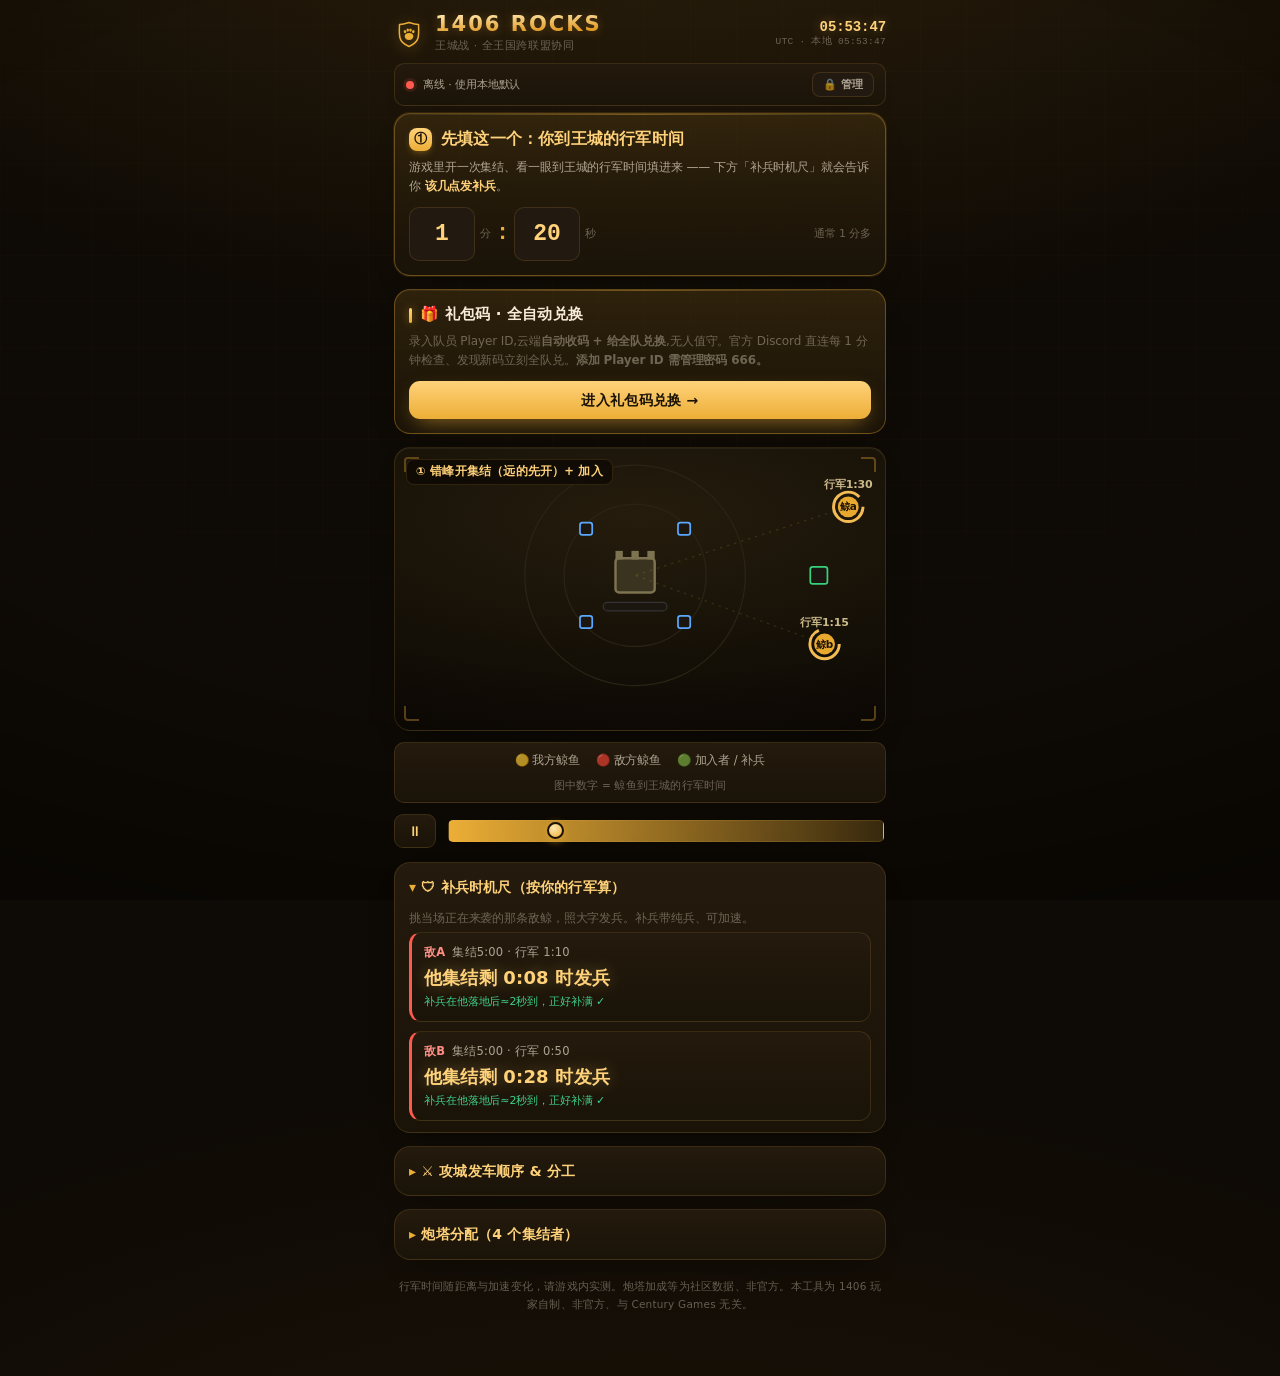
==== index.html @ 37e8df58 "v6: surface gift-code feature on homepage; gate Player ID/redeem/Discord behind 666" ====
<!DOCTYPE html>
<html lang="zh-CN">
<head>
<meta charset="utf-8">
<meta name="viewport" content="width=device-width, initial-scale=1, viewport-fit=cover">
<meta name="theme-color" content="#0E0A05">
<meta name="apple-mobile-web-app-capable" content="yes">
<title>1406rocks · 王城战协同</title>
<style>
  :root{
    --bg:#0E0A05;--surface:#1A1308;--surface-hi:#241A0D;--surface2:#221910;
    --line:rgba(236,178,74,.15);--gold-line:rgba(236,174,54,.34);
    --tx:#F6ECD6;--t2:rgba(246,236,214,.66);--t3:rgba(246,236,214,.36);
    --ac:#ECAE36;--ac2:#FFD27A;--acb:rgba(236,174,54,.14);--ac-on:#1A1206;
    --ok:#3FD089;--ok-bg:rgba(63,208,137,.14);--bad:#FF5A4D;--bad-bg:rgba(255,90,77,.13);
    --blue:#7FB4EA;--blue-bg:rgba(127,180,234,.14);
    --font:-apple-system,BlinkMacSystemFont,system-ui,"PingFang SC","Helvetica Neue",sans-serif;
    --mono:ui-monospace,"SF Mono","Menlo",monospace;
    --shadow:0 14px 30px -20px rgba(0,0,0,.9);
  }
  *{box-sizing:border-box;-webkit-tap-highlight-color:transparent}
  html,body{margin:0}
  body{
    background:
      radial-gradient(135% 62% at 50% -12%, rgba(96,68,22,.40), transparent 58%),
      radial-gradient(120% 55% at 50% 118%, rgba(64,42,16,.30), transparent 72%),
      var(--bg);
    color:var(--tx);font-family:var(--font);font-size:16px;line-height:1.45;letter-spacing:-.1px;
    -webkit-font-smoothing:antialiased;text-rendering:optimizeLegibility;
    padding:env(safe-area-inset-top) 0 env(safe-area-inset-bottom);min-height:100vh}
  /* command-grid + vignette atmosphere */
  body::before{content:"";position:fixed;inset:0;z-index:0;pointer-events:none;opacity:.6;
    background-image:
      repeating-linear-gradient(0deg, rgba(236,174,54,.035) 0 1px, transparent 1px 46px),
      repeating-linear-gradient(90deg, rgba(236,174,54,.03) 0 1px, transparent 1px 46px);
    -webkit-mask-image:radial-gradient(120% 90% at 50% 30%, #000 35%, transparent 85%);
    mask-image:radial-gradient(120% 90% at 50% 30%, #000 35%, transparent 85%)}
  body::after{content:"";position:fixed;inset:0;z-index:0;pointer-events:none;
    background:radial-gradient(125% 85% at 50% 38%, transparent 52%, rgba(0,0,0,.55))}
  .wrap{position:relative;z-index:1;max-width:520px;margin:0 auto;padding:14px 14px 52px}
  .tnum{font-variant-numeric:tabular-nums;font-feature-settings:"tnum" 1}

  /* ---- header ---- */
  .top{display:flex;align-items:center;gap:11px;margin-bottom:10px}
  .top .sig{color:var(--ac);display:inline-flex;filter:drop-shadow(0 2px 8px rgba(236,174,54,.4))}
  .top h1{font-size:21px;font-weight:900;margin:0;letter-spacing:2px;line-height:1;
    background:linear-gradient(178deg,#FFE9B0,#E29A24 78%);-webkit-background-clip:text;background-clip:text;
    -webkit-text-fill-color:transparent;filter:drop-shadow(0 1px 5px rgba(236,174,54,.28))}
  .top .sub{font-size:10.5px;color:var(--t3);letter-spacing:.6px;margin-top:3px}
  .clock{font:800 14px/1 var(--mono);color:var(--ac2);margin-left:auto;text-align:right;
    text-shadow:0 0 12px rgba(255,210,122,.35);font-variant-numeric:tabular-nums}
  .clock small{display:block;color:var(--t3);font-weight:500;font-size:9.5px;margin-top:3px;letter-spacing:.3px;text-shadow:none}

  /* ---- status / phase strips ---- */
  .statusbar{display:flex;align-items:center;gap:9px;font-size:11px;color:var(--t2);
    background:linear-gradient(180deg,var(--surface-hi),var(--surface));border:1px solid var(--line);
    border-radius:10px;padding:8px 11px;margin:0 0 7px;box-shadow:var(--shadow)}
  .dot{width:8px;height:8px;border-radius:50%;background:var(--t3);flex:0 0 auto}
  .dot.live{background:var(--ok);animation:pulse 2.2s infinite}
  .dot.off{background:var(--bad);box-shadow:0 0 0 3px var(--bad-bg)}
  @keyframes pulse{0%{box-shadow:0 0 0 0 rgba(63,208,137,.5)}70%{box-shadow:0 0 0 7px rgba(63,208,137,0)}100%{box-shadow:0 0 0 0 rgba(63,208,137,0)}}
  .statusbar .admin{margin-left:auto;display:flex;gap:6px;align-items:center}
  .lockbtn{border:1px solid var(--line);background:var(--surface2);color:var(--t2);border-radius:8px;
    padding:6px 10px;font:600 11px/1 var(--font);cursor:pointer;transition:.16s}
  .lockbtn:active{transform:translateY(1px)}
  .pubbtn{border:0;background:linear-gradient(180deg,var(--ac2),var(--ac));color:var(--ac-on);border-radius:8px;
    padding:7px 12px;font:800 11px/1 var(--font);cursor:pointer;letter-spacing:.3px;
    box-shadow:0 4px 14px -4px rgba(236,174,54,.6);transition:.16s}
  .pubbtn:active{transform:translateY(1px)} .pubbtn:disabled{opacity:.5;box-shadow:none}
  .castlephase{font-size:11px;color:var(--t2);background:linear-gradient(180deg,var(--surface-hi),var(--surface));
    border:1px solid var(--line);border-radius:10px;padding:7px 10px;margin:0 0 14px;text-align:center;letter-spacing:.2px}
  .castlephase b{color:var(--ac2);font-weight:700}

  /* ---- gift-code lock gate: hide write/PII controls until 666 is entered ---- */
  #auto:not(.unlocked) .needadmin{display:none}
  .lockgate{display:none}
  #auto:not(.unlocked) .lockgate{display:block}
  .backhome{display:inline-flex;align-items:center;gap:5px;background:none;border:none;color:var(--t2);
    font:600 13px/1 var(--font);cursor:pointer;padding:4px 0;margin-bottom:4px}

  /* ---- view tabs ---- */
  .viewtabs{display:grid;grid-template-columns:repeat(3,1fr);gap:6px;margin-bottom:14px}
  .viewtabs button{border:1px solid var(--line);background:linear-gradient(180deg,var(--surface-hi),var(--surface));
    color:var(--t2);border-radius:12px;padding:11px 2px;cursor:pointer;font:700 12.5px/1.1 var(--font);transition:.18s}
  .viewtabs button.on{border-color:var(--ac);background:linear-gradient(180deg,rgba(236,174,54,.22),rgba(236,174,54,.08));
    color:var(--ac2);box-shadow:0 6px 18px -10px rgba(236,174,54,.7),0 0 0 1px rgba(236,174,54,.25) inset}

  /* ---- cards ---- */
  .card{position:relative;background:linear-gradient(180deg,var(--surface-hi),var(--surface));
    border:1px solid var(--line);border-radius:16px;padding:14px;margin-bottom:13px;
    box-shadow:0 1px 0 rgba(255,240,210,.045) inset,var(--shadow)}
  .card::before{content:"";position:absolute;left:16px;right:16px;top:0;height:1px;
    background:linear-gradient(90deg,transparent,var(--gold-line),transparent)}
  .card h2{font-size:15px;font-weight:700;margin:0 0 5px;display:flex;align-items:center;gap:8px;letter-spacing:.2px}
  #home .card>h2::before{content:"";width:3px;height:15px;border-radius:2px;flex:0 0 auto;
    background:linear-gradient(180deg,var(--ac2),var(--ac));box-shadow:0 0 9px rgba(236,174,54,.55)}
  .card h2 .n{background:linear-gradient(180deg,var(--ac2),var(--ac));color:var(--ac-on);border-radius:7px;
    width:21px;height:21px;display:inline-flex;align-items:center;justify-content:center;font:800 12px/1 var(--mono);
    flex:0 0 auto;box-shadow:0 3px 10px -4px rgba(236,174,54,.7)}
  .hint{font-size:12px;color:var(--t3);line-height:1.55;margin:0 0 4px}
  .lab{font-size:11px;color:var(--t2);margin:13px 0 7px;font-weight:700;text-transform:uppercase;letter-spacing:.14em}
  .row{display:flex;gap:8px;align-items:center}

  /* ---- segmented ---- */
  .seg{display:flex;gap:4px;background:var(--surface2);padding:4px;border-radius:11px;border:1px solid var(--line)}
  .seg button{flex:1;border:0;background:transparent;color:var(--t2);font:700 12.5px/1 var(--font);padding:9px 4px;border-radius:8px;cursor:pointer;transition:.16s}
  .seg button.on{background:linear-gradient(180deg,var(--ac2),var(--ac));color:var(--ac-on);box-shadow:0 4px 12px -5px rgba(236,174,54,.7)}

  /* ---- inputs ---- */
  input,select,textarea{background:var(--surface2);border:1px solid var(--line);color:var(--tx);
    font:600 15px/1 var(--font);padding:10px 9px;border-radius:10px;-moz-appearance:textfield;width:100%;transition:.16s}
  input:focus,select:focus,textarea:focus{outline:none;border-color:var(--ac);box-shadow:0 0 0 3px var(--acb)}
  input::-webkit-outer-spin-button,input::-webkit-inner-spin-button{-webkit-appearance:none;margin:0}
  ::placeholder{color:rgba(246,236,214,.30)}
  textarea{font-weight:400;font-size:13px;line-height:1.55;min-height:62px;resize:vertical}
  .mmss{display:flex;align-items:center;gap:5px}
  .mmss input{width:56px;text-align:center;font-family:var(--mono);font-size:17px;font-weight:700;color:var(--ac2);padding:10px 4px}
  .mmss .c{color:var(--ac);font:800 17px/1 var(--mono)} .mmss .u{font-size:11px;color:var(--t3)}

  /* ---- buttons ---- */
  .btn{border:0;border-radius:11px;background:var(--surface2);border:1px solid var(--line);color:var(--ac2);
    font:700 14px/1 var(--font);padding:12px;cursor:pointer;transition:.16s}
  .btn:active{transform:translateY(1px)}
  .btn.amber{background:linear-gradient(180deg,var(--ac2),var(--ac));border:0;color:var(--ac-on);letter-spacing:.3px;
    box-shadow:0 8px 22px -8px rgba(236,174,54,.65)}
  .btn.full{width:100%}

  /* ---- battle map stage ---- */
  .stage{position:relative;background:
      radial-gradient(120% 80% at 50% 24%, rgba(40,30,14,.9), rgba(11,8,4,.96)),
      var(--bg);
    border:1px solid var(--line);border-radius:16px;overflow:hidden;margin-bottom:11px;
    box-shadow:0 1px 0 rgba(255,240,210,.05) inset,var(--shadow)}
  .stage svg{display:block;width:100%;height:auto;position:relative;z-index:1}
  .stage .cnr{position:absolute;width:15px;height:15px;border:2px solid var(--gold-line);z-index:2;pointer-events:none}
  .stage .cnr.tl{left:9px;top:9px;border-right:0;border-bottom:0;border-radius:4px 0 0 0}
  .stage .cnr.tr{right:9px;top:9px;border-left:0;border-bottom:0;border-radius:0 4px 0 0}
  .stage .cnr.bl{left:9px;bottom:9px;border-right:0;border-top:0;border-radius:0 0 0 4px}
  .stage .cnr.br{right:9px;bottom:9px;border-left:0;border-top:0;border-radius:0 0 4px 0}
  .phaselab{position:absolute;left:11px;top:11px;z-index:3;font:800 11.5px/1 var(--font);color:var(--ac2);letter-spacing:.2px;
    background:rgba(12,8,4,.72);border:1px solid var(--line);border-radius:8px;padding:6px 9px;
    -webkit-backdrop-filter:blur(3px);backdrop-filter:blur(3px)}
  .leg{position:absolute;right:11px;top:11px;z-index:3;font:700 9.5px/1.5 var(--font);color:var(--t2);text-align:right;
    background:rgba(12,8,4,.66);border:1px solid var(--line);border-radius:8px;padding:6px 8px}
  .ctrl{display:flex;align-items:center;gap:10px;margin-bottom:14px}
  .ctrl button{background:linear-gradient(180deg,var(--surface-hi),var(--surface));border:1px solid var(--line);
    color:var(--ac2);border-radius:9px;padding:8px 13px;font-size:14px;cursor:pointer;transition:.16s}
  .ctrl button:active{transform:translateY(1px)}
  .ctrl input[type=range]{flex:1;-webkit-appearance:none;appearance:none;height:5px;border-radius:5px;
    background:linear-gradient(90deg,var(--ac),rgba(236,174,54,.2));outline:none}
  .ctrl input[type=range]::-webkit-slider-thumb{-webkit-appearance:none;width:17px;height:17px;border-radius:50%;
    background:radial-gradient(circle at 35% 30%,#FFE9B0,var(--ac));border:2px solid #1a1206;cursor:pointer;
    box-shadow:0 2px 8px rgba(236,174,54,.6)}
  .ctrl input[type=range]::-moz-range-thumb{width:15px;height:15px;border-radius:50%;background:var(--ac);border:2px solid #1a1206;cursor:pointer}
  /* hero input */
  .card.hero{border:1px solid var(--gold-line);background:linear-gradient(180deg,rgba(236,174,54,.11),var(--surface));
    box-shadow:0 0 0 1px rgba(236,174,54,.12),0 1px 0 rgba(255,240,210,.06) inset,var(--shadow)}
  .hero .herohead{font:800 16px/1.3 var(--font);color:var(--ac2);letter-spacing:.2px;display:flex;align-items:center;gap:9px}
  .hero .herohead .step{background:linear-gradient(180deg,var(--ac2),var(--ac));color:var(--ac-on);border-radius:8px;width:23px;height:23px;
    display:inline-flex;align-items:center;justify-content:center;font:800 13px/1 var(--mono);flex:0 0 auto;box-shadow:0 3px 10px -4px rgba(236,174,54,.7)}
  .hero .herosub{font-size:12px;color:var(--t2);margin:7px 0 12px;line-height:1.55}
  .hero .herosub b{color:var(--ac2)}
  .hero .mmss input{width:66px;font-size:23px;padding:13px 4px}
  .hero .mmss .c{font-size:22px}
  /* map legend (moved out of the map) */
  .maplegend{display:flex;flex-wrap:wrap;align-items:center;gap:6px 16px;justify-content:center;font-size:11.5px;color:var(--t2);
    margin:0 0 11px;padding:9px 12px;background:linear-gradient(180deg,var(--surface-hi),var(--surface));border:1px solid var(--line);border-radius:10px}
  .maplegend .ml-note{flex-basis:100%;text-align:center;color:var(--t3);font-size:10.5px;margin-top:3px;letter-spacing:.2px}

  /* ---- refill panel (enemy = crimson accent) ---- */
  .erow{position:relative;background:linear-gradient(180deg,var(--surface-hi),var(--surface));border:1px solid var(--line);
    border-left:3px solid var(--bad);border-radius:12px;padding:11px 12px;margin-bottom:9px}
  .erow .et{display:flex;align-items:center;gap:7px;font-size:11.5px;color:var(--t2);margin-bottom:6px;letter-spacing:.2px}
  .erow .et b{color:#ff8e84;font-weight:800}
  .erow .cue{font:800 18px/1.25 var(--font);color:var(--ac2);letter-spacing:.2px;text-shadow:0 0 16px rgba(255,210,122,.32)}
  .erow .note{font-size:11px;color:var(--ok);margin-top:5px}

  /* ---- guide ---- */
  .guide{font-size:13px;line-height:1.6}
  .guide .g{position:relative;border-radius:11px;padding:10px 11px 10px 13px;margin-bottom:8px;border:1px solid var(--line);overflow:hidden}
  .guide .g::before{content:"";position:absolute;left:0;top:0;bottom:0;width:3px}
  .guide .g.atk{background:linear-gradient(100deg,var(--acb),transparent 80%)} .guide .g.atk::before{background:var(--ac)}
  .guide .g.def{background:linear-gradient(100deg,var(--bad-bg),transparent 80%)} .guide .g.def::before{background:var(--bad)}
  .guide .g.rem{background:var(--surface2)} .guide .g.rem::before{background:var(--t3)}
  .guide .g b{color:var(--tx)} .guide .g .h{font-weight:800;margin-bottom:3px;letter-spacing:.3px}
  .guide .g.atk .h{color:var(--ac2)} .guide .g.def .h{color:#ff9a92} .guide .g.rem .h{color:var(--t2)}

  /* ---- attack order ---- */
  .order{font-size:13px;color:var(--t2);line-height:1.85}
  .order b{color:var(--ac2);font-weight:700}

  /* ---- structs / turret ---- */
  .struct{display:flex;align-items:center;gap:10px;padding:9px 0;border-bottom:1px solid var(--line)}
  .struct:last-child{border:0}
  .struct .ico{width:30px;height:30px;border-radius:9px;display:flex;align-items:center;justify-content:center;flex:0 0 auto;
    background:var(--surface2);border:1px solid var(--line)}
  .struct .nm{width:56px;font:700 12.5px/1.1 var(--font);color:var(--t2);flex:0 0 auto}
  .struct .ph{flex:1;font-size:13.5px;color:var(--tx)}
  .struct input{flex:1}

  /* ---- admin whale/foe ---- */
  .whale,.foe{position:relative;background:var(--surface2);border:1px solid var(--line);border-radius:12px;padding:11px;margin-bottom:9px}
  .whale{border-left:3px solid var(--ac)} .foe{border-left:3px solid var(--bad)}
  .whale .r1,.foe .r1{display:flex;gap:6px;align-items:center}
  .whale .r1 .nm,.foe .r1 .nm{flex:1;font-size:14px;padding:9px}
  .whale .r1 .del,.foe .r1 .del{flex:0 0 auto;width:32px;height:36px;background:transparent;color:var(--bad);border:0;font-size:19px;cursor:pointer;border-radius:8px;transition:.15s}
  .whale .r1 .del:active,.foe .r1 .del:active{background:var(--bad-bg)}
  .jlab{font-size:11px;color:var(--t3);margin:9px 0 6px;text-transform:uppercase;letter-spacing:.1em}
  .chips{display:flex;flex-wrap:wrap;gap:6px;margin-bottom:7px}
  .chip{background:var(--ok-bg);border:1px solid rgba(63,208,137,.5);color:#a6ecc7;border-radius:20px;padding:4px 6px 4px 11px;font-size:12px;font-weight:600;display:flex;align-items:center;gap:5px}
  .chip b{color:var(--bad);cursor:pointer;font-size:14px;padding:0 2px;font-weight:800}
  .addj{display:flex;gap:7px} .addj input{flex:1;font-size:13px;padding:9px}
  .addj button{background:linear-gradient(180deg,var(--ok),#27b070);color:#06250f;border:0;border-radius:9px;padding:0 14px;font:800 12px/1 var(--font);cursor:pointer;white-space:nowrap;box-shadow:0 4px 12px -5px rgba(63,208,137,.6)}
  .addj button:active{transform:translateY(1px)}
  .orreq{margin-top:8px} .orreq .t{font-size:11px;color:var(--t3);margin-bottom:5px}
  .add{background:var(--surface2);border:1px dashed var(--gold-line);color:var(--ac2);border-radius:10px;padding:10px;width:100%;font:700 12.5px/1 var(--font);cursor:pointer;margin-top:3px;transition:.15s}
  .add:active{transform:translateY(1px);background:var(--acb)}
  .preview{font-size:12px;color:var(--blue);margin-top:9px;background:linear-gradient(100deg,var(--blue-bg),transparent 85%);
    border:1px solid rgba(127,180,234,.28);border-radius:10px;padding:9px 11px;line-height:1.55}
  .ver{font-size:11px;color:var(--ok);text-align:center;margin-top:9px;letter-spacing:.2px}

  /* ---- details ---- */
  details{background:linear-gradient(180deg,var(--surface-hi),var(--surface));border:1px solid var(--line);border-radius:16px;padding:2px 14px;margin-bottom:13px;box-shadow:var(--shadow)}
  details summary{cursor:pointer;font-size:14px;font-weight:700;padding:12px 0;list-style:none;color:var(--ac2);letter-spacing:.2px}
  details summary::-webkit-details-marker{display:none}
  details summary:before{content:"▸ ";color:var(--ac)} details[open] summary:before{content:"▾ "}

  .foot{font-size:10.5px;color:var(--t3);text-align:center;margin-top:18px;line-height:1.7;letter-spacing:.2px}
  .hide{display:none!important}

  /* ---- toast ---- */
  .toast{position:fixed;left:50%;bottom:28px;transform:translateX(-50%) translateY(8px);
    background:linear-gradient(180deg,var(--ac2),var(--ac));color:var(--ac-on);font:800 13px/1 var(--font);letter-spacing:.3px;
    padding:13px 20px;border-radius:100px;z-index:50;box-shadow:0 10px 30px -8px rgba(0,0,0,.6),0 0 0 1px rgba(255,233,176,.4) inset;
    opacity:0;transition:opacity .26s,transform .26s;pointer-events:none}
  .toast.show{opacity:1;transform:translateX(-50%) translateY(0)}

  /* ---- gift codes ---- */
  .gcrow{background:linear-gradient(180deg,var(--surface-hi),var(--surface));border:1px solid var(--line);
    border-left:3px solid var(--ac);border-radius:12px;padding:12px;margin-bottom:10px}
  .gcrow.done{opacity:.55;border-left-color:var(--ok)}
  .gccode{font:800 20px/1 var(--mono);color:var(--ac2);letter-spacing:1.5px;word-break:break-all;text-shadow:0 0 14px rgba(255,210,122,.3)}
  .gcmeta{font-size:11.5px;color:var(--t2);margin-top:5px}
  .gcrow .gcbtn{margin-top:11px}
  .gcchk{display:flex;align-items:center;gap:7px;font-size:12px;color:var(--t2);margin-top:9px;cursor:pointer}
  .gcchk input{width:auto}

  /* ---- entrance reveal ---- */
  @keyframes rise{from{opacity:0;transform:translateY(10px)}to{opacity:1;transform:none}}
  .top,.statusbar,.castlephase,.viewtabs,#home>*,#admin>*,#gift>*{animation:rise .5s cubic-bezier(.2,.7,.2,1) both}
  .statusbar{animation-delay:.04s}.castlephase{animation-delay:.08s}.viewtabs{animation-delay:.1s}
  #home>*:nth-child(1),#admin>*:nth-child(1),#gift>*:nth-child(1){animation-delay:.12s}
  #home>*:nth-child(2),#admin>*:nth-child(2),#gift>*:nth-child(2){animation-delay:.17s}
  #home>*:nth-child(3),#admin>*:nth-child(3),#gift>*:nth-child(3){animation-delay:.22s}
  #home>*:nth-child(4),#admin>*:nth-child(4),#gift>*:nth-child(4){animation-delay:.27s}
  #home>*:nth-child(n+5),#admin>*:nth-child(n+5),#gift>*:nth-child(n+5){animation-delay:.32s}
  @media (prefers-reduced-motion:reduce){*{animation:none!important;transition:none!important}}
</style>
</head>
<body>
<div class="wrap">
  <div class="top">
    <span class="sig" aria-hidden="true"><svg viewBox="0 0 120 120" width="30" height="30" fill="none">
      <path d="M60 14 C60 14 84 22 98 22 C98 22 100 60 96 76 C91 95 74 104 60 110 C46 104 29 95 24 76 C20 60 22 22 22 22 C36 22 60 14 60 14 Z" stroke="currentColor" stroke-width="6" stroke-linejoin="round"/>
      <path d="M60 84 C50 84 43 78 43 69 C43 60 50 56 60 56 C70 56 77 60 77 69 C77 78 70 84 60 84 Z" fill="currentColor"/>
      <ellipse cx="44" cy="50" rx="5" ry="6.5" fill="currentColor"/><ellipse cx="55" cy="44" rx="5" ry="6.5" fill="currentColor"/>
      <ellipse cx="66" cy="44" rx="5" ry="6.5" fill="currentColor"/><ellipse cx="77" cy="50" rx="5" ry="6.5" fill="currentColor"/></svg></span>
    <div><h1>1406 ROCKS</h1><div class="sub">王城战 · 全王国跨联盟协同</div></div>
    <div class="clock"><span id="utc">--:--:--</span><small>UTC · 本地 <span id="loc">--:--:--</span></small></div>
  </div>

  <div class="statusbar">
    <span class="dot" id="netdot"></span><span id="netlab">连接云端中…</span>
    <span class="admin">
      <button class="pubbtn hide" id="pubBtn">发布到全王国</button>
      <button class="lockbtn hide" id="logoutBtn">退出</button>
      <button class="lockbtn" id="lockBtn">🔒 管理</button>
    </span>
  </div>
  <div class="viewtabs hide" id="viewtabs">
    <button data-v="admin" class="on">🔧 配置</button>
    <button data-v="home">👁 预览</button>
    <button data-v="auto">🎁 自动兑换</button>
  </div>

  <!-- ===================== 玩家主页 ===================== -->
  <section id="home">
    <div class="card hero">
      <div class="herohead"><span class="step">①</span>先填这一个：你到王城的行军时间</div>
      <div class="herosub">游戏里开一次集结、看一眼到王城的行军时间填进来 —— 下方「补兵时机尺」就会告诉你 <b>该几点发补兵</b>。</div>
      <div class="mmss"><input id="me_mm" type="number" min="0" value="1"><span class="u">分</span><span class="c">:</span><input id="me_ss" type="number" min="0" max="59" value="20"><span class="u">秒</span><span style="margin-left:auto;font-size:11px;color:var(--t3)">通常 1 分多</span></div>
    </div>

    <div class="card" style="border-color:var(--gold-line);background:linear-gradient(180deg,var(--acb),var(--surface))">
      <h2 style="margin-top:0">🎁 礼包码 · 全自动兑换</h2>
      <p class="hint" style="margin:6px 0 12px">录入队员 Player ID,云端<b>自动收码 + 给全队兑换</b>,无人值守。官方 Discord 直连每 1 分钟检查、发现新码立刻全队兑。<b>添加 Player ID 需管理密码 666。</b></p>
      <button class="btn amber full" id="goAuto">进入礼包码兑换 →</button>
    </div>

    <div class="stage">
      <span class="cnr tl"></span><span class="cnr tr"></span><span class="cnr bl"></span><span class="cnr br"></span>
      <svg viewBox="0 0 400 230" id="svg"></svg>
      <div class="phaselab" id="phaselab"></div>
    </div>
    <div class="maplegend"><span>🟡 我方鲸鱼</span><span>🔴 敌方鲸鱼</span><span>🟢 加入者 / 补兵</span><span class="ml-note">图中数字 = 鲸鱼到王城的行军时间</span></div>
    <div class="ctrl"><button id="pp">⏸</button><input id="scrub" type="range" min="0" max="1000" value="0"></div>

    <details open>
      <summary>🛡 补兵时机尺（按你的行军算）</summary>
      <p class="hint">挑当场正在来袭的那条敌鲸，照大字发兵。补兵带纯兵、可加速。</p>
      <div id="refillPanel"></div>
    </details>

    <details>
      <summary>⚔️ 攻城发车顺序 & 分工</summary>
      <p class="hint">普通玩家不用自己开车——找到你被分配/符合要求的车，看到它开集结就立刻加入。</p>
      <div class="order" id="orderBox"></div>
    </details>

    <details class="hide" id="tacticsCard">
      <summary>📌 本次战术安排</summary>
      <div id="tacticsView" style="font-size:13.5px;line-height:1.65;white-space:pre-wrap;word-break:break-word;color:var(--tx)"></div>
    </details>

    <details>
      <summary>炮塔分配（4 个集结者）</summary>
      <div id="turretFold" style="padding-bottom:8px"></div>
      <p class="hint">炮塔车加入是自由的，玩家自己加。</p>
    </details>

  </section>

  <!-- ===================== 云端自动兑换（仅管理） ===================== -->
  <section id="auto" class="hide">
    <button class="backhome" id="autoBack">← 返回主页</button>
    <div class="card hero">
      <div class="herohead"><span class="step">🎁</span>云端全自动兑换</div>
      <div class="herosub">录入队员 Player ID 即可。云端（Cloudflare）<b>自动收码 + 给全队兑换</b>，队员零操作。<b>官方 Discord 直连每 1 分钟读一次</b>、第三方源每 5 分钟兜底，发现新码立刻全队兑换（连点都不用）。官方客服已确认此类自动兑换不打击。</div>
    </div>
    <div class="card lockgate" style="border-color:var(--gold-line)">
      <h2 style="margin-top:0">🔒 需要管理密码</h2>
      <p class="hint" style="margin:6px 0 12px">添加 / 编辑 <b>Player ID</b>、连接官方 Discord、立即兑换等操作仅限管理。输入密码 <b>666</b> 解锁。</p>
      <button class="btn amber full" id="autoUnlock">🔓 输入 666 解锁</button>
    </div>
    <div class="card">
      <h2>🎟 当前可用礼包码（自动收集）</h2>
      <div id="autoCodes" class="hint">加载中…</div>
    </div>
    <div class="card needadmin">
      <h2>🤖 官方 Discord 直连（秒级·全自动）</h2>
      <p class="hint">把 <b>1406rocks-codebot</b> 的 Bot Token 粘进来，云端就每分钟直读你关注的官方发码频道、发现新码立刻全队兑换。<b>这是不依赖任何第三方、信得过的官方直连。</b>Token 只存在你自己的云端、仅管理可见。</p>
      <div id="discordStatus" class="hint" style="margin:8px 0">检查连接中…</div>
      <div style="display:flex;gap:8px">
        <input id="dToken" type="password" placeholder="粘贴 Bot Token（机器人页「重置令牌」后复制）" autocomplete="off" spellcheck="false"
          style="flex:1;min-width:0;padding:11px 12px;border:1px solid var(--gold-line);border-radius:10px;background:var(--surface);color:var(--t1);font-size:13px">
        <button class="btn amber" id="dTokenBtn" style="white-space:nowrap;width:auto;padding:0 16px">连接</button>
      </div>
      <div id="dTokenMsg" class="hint" style="margin-top:8px"></div>
    </div>
    <div class="card needadmin">
      <h2>👥 队员名单</h2>
      <p class="hint">名字（备注）+ Player ID（游戏内点左上角头像可看到）。存在云端、仅管理可见。<b>改动自动保存，无需手动。</b></p>
      <div id="rosterList"></div>
      <button class="add" id="addMember">＋ 加队员</button>
      <div id="rosterSave" class="hint" style="margin-top:9px">改动会自动保存到云端</div>
    </div>
    <div class="card needadmin">
      <h2>📥 直接喂官方码（秒级抢）</h2>
      <p class="hint" style="margin:0 0 9px">在官方 Discord 看到新码？把<b>码</b>（或整段消息）粘进来，云端<b>立刻</b>给全队抢兑——不等 5 分钟巡检。这是你信得过的官方直连通道。</p>
      <div style="display:flex;gap:8px">
        <input id="ingestCode" type="text" placeholder="粘贴官方码 或 整段消息" autocomplete="off" spellcheck="false"
          style="flex:1;min-width:0;padding:11px 12px;border:1px solid var(--gold-line);border-radius:10px;background:var(--surface);color:var(--t1);font-size:14px">
        <button class="btn amber" id="ingestBtn" style="white-space:nowrap;width:auto;padding:0 16px">⚡ 立即抢</button>
      </div>
      <div id="ingestMsg" class="hint" style="margin-top:8px"></div>
    </div>
    <div class="card needadmin">
      <p class="hint" style="margin:0 0 9px">加完 Player ID 点这里立即领取（否则约每 5 分钟云端自动检查、有新码自动兑换）。</p>
      <button class="btn amber full" id="runRedeem">▶ 立即云端兑换全队</button>
      <div id="redeemLog" style="margin-top:10px"></div>
    </div>
  </section>

  <!-- ===================== 管理配置页 ===================== -->
  <section id="admin" class="hide">
    <div class="card">
      <h2><span class="n">1</span>我方相对王城方位</h2>
      <p class="hint">选我方在王城哪一侧。也决定动画里我方/敌方在哪边。</p>
      <div class="seg" id="sideSeg"><button data-v="left">左侧</button><button data-v="right" class="on">右侧</button></div>
    </div>

    <div class="card">
      <h2><span class="n">2</span>战术安排 & 加入要求（可选）</h2>
      <p class="hint">一段话写清安排：集合时间、哪个联盟开王城车/炮塔车、语音频道等。留空则主页不显示。</p>
      <textarea id="tacticsEdit" placeholder="例：12:00 UTC 集合。王城车=钢铁联盟，炮塔车=烈焰联盟。语音对表。"></textarea>
    </div>

    <div class="card">
      <h2><span class="n">3</span>王城攻城车（大鲸）</h2>
      <p class="hint">填每条攻城车的鲸鱼名 + 到王城行军（鲸鱼游戏内开一次集结看一眼报给你）。</p>
      <div id="whaleList"></div>
      <button class="add" id="addWhale">＋ 加鲸鱼</button>
      <div class="preview" id="staggerPreview"></div>
    </div>

    <div class="card">
      <h2><span class="n">4</span>炮塔分配（4 个集结者）</h2>
      <p class="hint">填谁负责"开"这 4 个炮塔车。加入炮塔车自由，不用点名。</p>
      <div id="turretEdit"></div>
    </div>

    <div class="card">
      <h2><span class="n">5</span>敌方鲸鱼（守城补兵基准）</h2>
      <p class="hint">填对面主攻鲸鱼名 + 到王城行军。玩家据此各自算补兵发兵时刻。敌方集结固定 5:00。</p>
      <div id="enemyList"></div>
      <button class="add" id="addEnemy">＋ 加敌鲸</button>
    </div>

    <button class="btn amber full" id="pubBtn2">发布到全王国</button>
    <div class="ver" id="verLine"></div>
  </section>

  <p class="foot">行军时间随距离与加速变化，请游戏内实测。炮塔加成等为社区数据、非官方。本工具为 1406 玩家自制、非官方、与 Century Games 无关。</p>
</div>
<div class="toast" id="toast"></div>

<script>
(function(){
"use strict";
var WBASE="https://1406rocks-plan.kingshot1406.workers.dev", API=WBASE+"/plan";
var GATHER=300, DELTA=2;
var $=function(i){return document.getElementById(i);}, NS="http://www.w3.org/2000/svg";
var C={ac:"#E9A82E",ac2:"#FFC558",ok:"#36D17A",bad:"#FF5247",blue:"#5BA8FF",t3:"rgba(250,240,220,.34)",on:"#1A1206"};

var st={ side:"right", tactics:"", castleWhales:[], turretLeaders:["","","",""], enemyWhales:[], giftCodes:[] };
var admin=false, adminName="", baseUpdatedAt=null, uid=1, view="home", roster=[];
var LS_KEY="rocks1406_admin", LS_FID="rocks1406_fid", LS_REDEEMED="rocks1406_redeemed", LS_ROSTER="rocks1406_roster";
var GIFT_URL="https://ks-giftcode.centurygame.com/";

function newWhale(n,mm,ss,joiners,req){return {id:uid++,name:n||"",mm:mm||0,ss:ss==null?0:ss,joiners:(joiners||[]).slice(),requirement:req||""};}
function newEnemy(n,mm,ss){return {id:uid++,name:n||"",mm:mm||0,ss:ss==null?0:ss};}
function march(o){return (o.mm||0)*60+(o.ss||0);}
function pad(n){return (n<10?"0":"")+n;}
function fmt(s){s=Math.round(s);var g=s<0?"-":"";s=Math.abs(s);var m=Math.floor(s/60);s%=60;return g+(m>0?m+"分":"")+(s<10&&m>0?"0":"")+s+"秒";}
function mmss(s){s=Math.max(0,Math.round(s));return Math.floor(s/60)+":"+pad(s%60);}
function clk(ms){var d=new Date(ms);return pad(d.getUTCHours())+":"+pad(d.getUTCMinutes())+":"+pad(d.getUTCSeconds());}
function esc(s){return (s||"").replace(/&/g,"&amp;").replace(/"/g,"&quot;").replace(/</g,"&lt;");}
function toast(t){var el=$("toast");el.textContent=t;el.classList.add("show");setTimeout(function(){el.classList.remove("show");},2200);}

/* ---------- compute: attack stagger ---------- */
function computeStagger(){
  var rows=st.castleWhales.map(function(w){return {whale:w,march:march(w)};}).sort(function(a,b){return b.march-a.march;});
  var base=rows.length?rows[0].march:0;
  return rows.map(function(r,i){
    var warn=r.march<=0?"行军未填":(r.march>600?"行军可能填错(>10分)":"");
    return {whale:r.whale,march:r.march,delay:base-r.march,openOrder:i,warn:warn};
  });
}

/* ---------- compute: refill cue per enemy ---------- */
function refillCue(enemy,myMarchSec){
  var Em=march(enemy), R=myMarchSec;
  if(R<=0) return {ready:false,text:"先填你的行军时间"};
  var gatherRemain=R-Em-DELTA;
  if(gatherRemain>0) return {ready:true,mode:"gather",text:"他集结剩 "+mmss(gatherRemain)+" 时发兵"};
  var incoming=R-DELTA;
  if(incoming<=0) return {ready:true,mode:"now",text:"他发车后立刻发（你很快）"};
  return {ready:true,mode:"incoming",text:"他发车后、来袭落地倒计时 "+mmss(incoming)+" 时发兵"};
}

/* ---------- cloud ---------- */
function serialize(){return {v:6,side:st.side,tactics:st.tactics,
  castleWhales:st.castleWhales.map(function(w){return {name:w.name,mm:w.mm,ss:w.ss,joiners:w.joiners,requirement:w.requirement};}),
  turretLeaders:st.turretLeaders.slice(0,4),
  enemyWhales:st.enemyWhales.map(function(e){return {name:e.name,mm:e.mm,ss:e.ss};}),
  giftCodes:st.giftCodes.map(function(g){return {code:(g.code||"").trim(),label:g.label||"",expires:g.expires||""};}).filter(function(g){return g.code;})};}
function applyPlan(p){ if(!p||p.v!==6) return false;
  st.side=p.side==="left"?"left":"right"; st.tactics=p.tactics||"";
  st.castleWhales=(p.castleWhales||[]).map(function(w){return newWhale(w.name,w.mm,w.ss,w.joiners||[],w.requirement||"");});
  st.turretLeaders=[0,1,2,3].map(function(i){return (p.turretLeaders&&p.turretLeaders[i])||"";});
  st.enemyWhales=(p.enemyWhales||[]).map(function(e){return newEnemy(e.name,e.mm,e.ss);});
  st.giftCodes=(p.giftCodes||[]).map(function(g){return {code:(g.code||"").trim(),label:g.label||"",expires:g.expires||""};});
  return true; }
function seedDefaults(){ if(!st.castleWhales.length) st.castleWhales=[newWhale("鲸a",1,30,[],"TG5 步兵营"),newWhale("鲸b",1,15,[],"")];
  if(!st.enemyWhales.length) st.enemyWhales=[newEnemy("敌A",1,10),newEnemy("敌B",0,50)];
  if(!st.giftCodes.length) st.giftCodes=[{code:"PICNIC2026",label:"",expires:""},{code:"AJISAI26JP",label:"",expires:""}]; }
function setNet(s,t){$("netdot").className="dot"+(s?(" "+s):"");$("netlab").textContent=t;}
function showVer(by,at){$("verLine").textContent=at?("当前版本："+(by||"—")+" 于 "+clk(Date.parse(at))+" UTC 发布"):"尚未发布过";}
function loadPlan(){ setNet("","连接云端中…");
  fetch(API,{cache:"no-store"}).then(function(r){return r.json();}).then(function(o){
    if(o&&o.plan&&applyPlan(o.plan)){ baseUpdatedAt=o.updatedAt;
      setNet("live","已连接 · "+(o.updatedBy||"—")+" 于 "+(o.updatedAt?clk(Date.parse(o.updatedAt))+" UTC":"—")+" 发布"); showVer(o.updatedBy,o.updatedAt); }
    else { setNet("live","已连接 · 暂无发布，使用默认"); seedDefaults(); showVer(null,null); }
    rebuild();
  }).catch(function(){ setNet("off","离线 · 使用本地默认"); seedDefaults(); showVer(null,null); rebuild(); }); }
function publishPlan(){ if(!admin) return; var b=$("pubBtn"),b2=$("pubBtn2"); b.disabled=true;b2.disabled=true;
  fetch(API,{method:"POST",headers:{"Content-Type":"application/json"},
    body:JSON.stringify({password:"666",name:adminName,plan:serialize(),baseUpdatedAt:baseUpdatedAt})})
   .then(function(r){return r.json().then(function(j){return {s:r.status,j:j};});})
   .then(function(res){ b.disabled=false;b2.disabled=false;
     if(res.s===200&&res.j.ok){ baseUpdatedAt=res.j.updatedAt; setNet("live","已连接 · "+(res.j.updatedBy||"—")+" 于 "+clk(Date.parse(res.j.updatedAt))+" UTC 发布"); showVer(res.j.updatedBy,res.j.updatedAt); toast("已发布 ✓ 全王国刷新即看到"); }
     else if(res.s===409){ var who=(res.j.current&&res.j.current.updatedBy)||"有人"; if(confirm(who+" 刚发布了新版。覆盖？（取消=放弃，建议刷新）")){ baseUpdatedAt=res.j.current?res.j.current.updatedAt:baseUpdatedAt; publishPlan(); } else toast("已取消，请刷新查看最新"); }
     else toast(res.j.error==="wrong password"?"密码错误":"发布失败"); })
   .catch(function(){ b.disabled=false;b2.disabled=false; toast("网络错误，发布失败"); }); }

/* ---------- auth ---------- */
function loadAuth(){ try{ var s=JSON.parse(localStorage.getItem(LS_KEY)||"null"); if(s&&s.ok){admin=true;adminName=s.name||"";} }catch(e){} }
function doLogin(){ var pw=prompt("管理密码："); if(pw==null) return; if(pw!=="666"){ toast("密码错误"); return; }
  var nm=(prompt("你的名字（用于署名）：")||"").trim().slice(0,24); admin=true; adminName=nm;
  try{ localStorage.setItem(LS_KEY,JSON.stringify({ok:true,name:nm})); }catch(e){}
  view="admin"; applyAdminUI(); toast("已进入管理 · "+(nm||"匿名")); }
function doLogout(){ admin=false; adminName=""; try{localStorage.removeItem(LS_KEY);}catch(e){} view="home"; applyAdminUI(); toast("已退出管理"); }
function unlockAuto(){ var pw=prompt("输入管理密码 666 解锁（添加 Player ID / 连接 Discord / 立即兑换）："); if(pw==null) return; if(pw!=="666"){ toast("密码错误"); return; }
  if(!adminName){ var nm=(prompt("你的名字（用于署名，可留空）：")||"").trim().slice(0,24); adminName=nm; }
  admin=true; try{ localStorage.setItem(LS_KEY,JSON.stringify({ok:true,name:adminName})); }catch(e){}
  view="auto"; applyAdminUI(); toast("已解锁 ✓"); }
function showView(v){ if(v==="admin"&&!admin) v="home"; view=v; // #auto is reachable from home without login; its write/PII controls stay gated by 666
  $("home").classList.toggle("hide",v!=="home");
  $("admin").classList.toggle("hide",v!=="admin");
  $("auto").classList.toggle("hide",v!=="auto");
  $("auto").classList.toggle("unlocked",admin);
  $("viewtabs").querySelectorAll("button").forEach(function(b){b.classList.toggle("on",b.getAttribute("data-v")===v);});
  window.scrollTo(0,0);
  if(v==="auto"){ loadAutoCodes(); loadDiscordStatus(); if(admin){ if(!rosterLoaded) loadRoster(); loadLast(); } }
}
function applyAdminUI(){
  $("pubBtn").classList.toggle("hide",!admin);
  $("logoutBtn").classList.toggle("hide",!admin);
  $("lockBtn").classList.toggle("hide",admin);
  $("viewtabs").classList.toggle("hide",!admin);
  if(!admin && view==="admin") view="home";
  showView(view);
  rebuild();
}

/* ---------- render: home ---------- */
function myMarchSec(){ return (+$("me_mm").value||0)*60+(+$("me_ss").value||0); }
function renderRefillPanel(){ var box=$("refillPanel"); box.innerHTML="";
  if(!st.enemyWhales.length){ box.innerHTML='<p class="hint">管理员尚未发布敌方鲸鱼；战时可口头报点。</p>'; return; }
  var my=myMarchSec();
  st.enemyWhales.forEach(function(e){ var c=refillCue(e,my); var el=document.createElement("div"); el.className="erow";
    el.innerHTML='<div class="et"><b>'+(esc(e.name)||"敌鲸")+'</b> 集结5:00 · 行军 '+mmss(march(e))+'</div>'+
      '<div class="cue">'+(c.ready?esc(c.text):'<span style="color:var(--t3)">'+esc(c.text)+'</span>')+'</div>'+
      (c.ready?'<div class="note">补兵在他落地后≈'+DELTA+'秒到，正好补满 ✓</div>':'');
    box.appendChild(el); }); }
function renderOrder(){
  var rows=computeStagger(), ob=$("orderBox");
  if(!rows.length){ ob.innerHTML='<span class="hint">管理员尚未发布攻城车。</span>'; return; }
  var baseName=esc((rows[0].whale.name)||"最远车");
  ob.innerHTML=rows.map(function(r,i){
    var w=r.whale;
    var jn=(w.joiners&&w.joiners.length)?(' · 加入者：'+w.joiners.map(esc).join("、")):'';
    var req=(w.requirement&&w.requirement.trim())?(' · <span style="color:var(--ac2)">要求：'+esc(w.requirement)+'</span>'):'';
    var warn=r.warn?(' <span style="color:var(--bad)">⚠'+r.warn+'</span>'):'';
    return (i+1)+'. <b>'+(esc(w.name)||("车"+(i+1)))+'</b> 行军'+mmss(r.march)+' · '+(r.delay===0?'最先开集结':(baseName+' 集结后 '+mmss(r.delay)+' 开'))+jn+req+warn;
  }).join("<br>");
}
function renderTactics(){ var c=$("tacticsCard"); if(st.tactics&&st.tactics.trim()){ c.classList.remove("hide"); $("tacticsView").textContent=st.tactics; } else c.classList.add("hide"); }
function structIcon(i){ return i===0
  ? '<svg width="16" height="16" viewBox="0 0 24 24" fill="none" stroke="'+C.ac+'" stroke-width="2"><path d="M3 21V8l4-3 5 3 5-3 4 3v13z"/><path d="M9 21v-5h6v5"/></svg>'
  : '<svg width="16" height="16" viewBox="0 0 24 24" fill="none" stroke="'+C.blue+'" stroke-width="2"><path d="M8 21V5l4-2 4 2v16M6 21h12M9 9h6M9 13h6"/></svg>'; }
function renderTurretFold(){ var box=$("turretFold"); box.innerHTML="";
  st.turretLeaders.forEach(function(h,i){ var el=document.createElement("div"); el.className="struct";
    el.innerHTML='<div class="ico">'+structIcon(i+1)+'</div><div class="nm">炮塔 '+(i+1)+'</div><div class="ph">'+(h?esc(h):'<span style="color:var(--t3)">未分配</span>')+'</div>';
    box.appendChild(el); }); }
function renderHome(){ renderRefillPanel(); renderOrder(); renderTactics(); renderTurretFold(); }

/* ---------- cloud auto-redeem (admin) ---------- */
var rosterSaveT=null, rosterLoaded=false, rosterDirty=false;
function renderRoster(){ var box=$("rosterList"); if(!box) return; box.innerHTML="";
  if(!roster.length){ box.innerHTML='<p class="hint">还没有队员，点下方「＋ 加队员」。</p>'; }
  roster.forEach(function(m,idx){ var el=document.createElement("div"); el.className="whale";
    el.innerHTML='<div class="r1"><input class="nm" placeholder="名字/备注" value="'+esc(m.name||"")+'" data-k="name">'+
      '<input class="nm" inputmode="numeric" placeholder="Player ID" value="'+esc(m.fid||"")+'" data-k="fid" style="flex:0 0 132px;font-family:var(--mono)">'+
      '<button class="del">×</button></div>';
    el.addEventListener("input",function(e){var k=e.target.getAttribute("data-k");if(!k)return; m[k]= (k==="fid"? e.target.value.replace(/\D/g,"") : e.target.value); scheduleSave();});
    el.querySelector(".del").addEventListener("click",function(){roster.splice(idx,1);renderRoster();scheduleSave();});
    box.appendChild(el); }); }
function lsRoster(){ try{return JSON.parse(localStorage.getItem(LS_ROSTER)||"[]");}catch(e){return [];} }
function loadRoster(){
  // 1) instant from this browser — the admin's list must never visibly vanish
  var local=lsRoster();
  if(!rosterDirty && local.length){ roster=local; renderRoster(); }
  // 2) reconcile with cloud (tolerant of Cloudflare KV eventual-consistency / stale empty reads)
  fetch(WBASE+"/roster",{method:"POST",headers:{"Content-Type":"application/json"},body:JSON.stringify({password:"666"})})
   .then(function(r){return r.json();}).then(function(j){ rosterLoaded=true; if(rosterDirty) return;
     var cloud=(j&&j.roster)||[];
     if(cloud.length){ roster=cloud; try{localStorage.setItem(LS_ROSTER,JSON.stringify(cloud));}catch(e){} renderRoster(); }
     else if(local.length){ roster=local; renderRoster(); saveRosterNow(true); }   // cloud empty/stale but we have it locally -> heal cloud
     else { roster=[]; renderRoster(); } })
   .catch(function(){ if(!rosterDirty && local.length){ roster=local; renderRoster(); } }); }
function setSaveStatus(t){ var s=$("rosterSave"); if(s) s.textContent=t; }
function scheduleSave(){ rosterDirty=true; try{localStorage.setItem(LS_ROSTER,JSON.stringify(roster));}catch(e){} setSaveStatus("保存中…"); clearTimeout(rosterSaveT); rosterSaveT=setTimeout(function(){saveRosterNow(false);},700); }
function saveRosterNow(silent){ try{localStorage.setItem(LS_ROSTER,JSON.stringify(roster));}catch(e){}
  fetch(WBASE+"/roster",{method:"POST",headers:{"Content-Type":"application/json"},body:JSON.stringify({password:"666",roster:roster})})
   .then(function(r){return r.json();}).then(function(j){ setSaveStatus((j&&j.ok)?"已保存（云端+本机）✓":"已存本机，云端稍后重试"); })
   .catch(function(){ setSaveStatus("已存本机，云端失败（稍后重试）"); }); }
function loadAutoCodes(){ var box=$("autoCodes"); if(!box) return; box.textContent="加载中…";
  fetch(WBASE+"/codes",{cache:"no-store"}).then(function(r){return r.json();}).then(function(j){ var cs=(j&&j.codes)||[];
    box.innerHTML= cs.length? '<div class="chips">'+cs.map(function(c){return '<span class="chip" style="background:var(--acb);border-color:var(--gold-line);color:var(--ac2)">'+esc(c)+'</span>';}).join("")+'</div>' : '<span class="hint">暂无可用码</span>'; })
   .catch(function(){ box.textContent="加载失败"; }); }
function statusInfo(s){ var m={ok:["✓ 刚兑换","var(--ok)"],already:["✓ 已兑换","var(--ok)"],expired:["码过期","var(--ac2)"],invalid:["码无效","var(--bad)"],usedup:["已用尽","var(--ac2)"],limited:["⚠ 限量抢光","var(--ac2)"],bad_fid:["FID错误","var(--bad)"],rate:["限流稍后","var(--ac2)"],capped:["超上限,下次","var(--t3)"],err:["失败","var(--bad)"]}; return m[s]||[s,"var(--t2)"]; }
function renderLog(rec){ var log=$("redeemLog"); if(!log) return;
  var when=rec&&rec.ranAt?("（"+clk(Date.parse(rec.ranAt))+" UTC）"):"";
  if(!rec||!rec.results||!rec.results.length){
    if(rec&&rec.count===0) log.innerHTML='<p class="hint">名单为空——请先在上方添加队员（输入即自动保存到云端）。</p>';
    else if(rec&&rec.codes&&!rec.codes.length) log.innerHTML='<p class="hint">暂无可兑换的礼包码（系统每 30 分钟自动收码，有新码会自动兑换）。</p>';
    else log.innerHTML='<p class="hint">暂无结果。</p>';
    return; }
  // group results by player (fid), preserve roster order of first appearance
  var groups=[], idx={};
  rec.results.forEach(function(r){ var k=r.fid; if(idx[k]==null){ idx[k]=groups.length; groups.push({fid:r.fid,name:r.name,rows:[]}); } groups[idx[k]].rows.push(r); });
  var head='<div class="lab" style="margin-top:0">兑换明细 · '+(rec.mode==="auto"?"自动":"手动")+' '+when
    +(rec.newSuccess?' · <span style="color:var(--ok)">本次新兑 '+rec.newSuccess+'</span>':'')+'</div>';
  var body=groups.map(function(g){
    var rows=g.rows.map(function(r){var si=statusInfo(r.status);
      return '<div style="display:flex;gap:8px;align-items:center;font-size:12.5px;padding:5px 0 5px 10px;border-bottom:1px solid var(--line)">'
        +'<b style="flex:1;min-width:0;color:var(--ac2);overflow:hidden;text-overflow:ellipsis;white-space:nowrap">'+esc(r.code)+'</b>'
        +'<span style="color:'+si[1]+';font-weight:700;white-space:nowrap">'+si[0]+'</span></div>'; }).join("");
    var n=g.rows.filter(function(r){return r.status==="ok"||r.status==="already";}).length;
    return '<div style="margin-top:10px">'
      +'<div style="display:flex;gap:8px;align-items:baseline;font-weight:800;font-size:13.5px;padding:4px 0">'
      +'<span>'+esc(g.name)+'</span><span class="hint" style="font-weight:500">ID '+esc(g.fid)+'</span>'
      +'<span style="margin-left:auto;color:var(--ok);font-weight:700;font-size:12px">'+n+'/'+g.rows.length+' 已得</span></div>'
      +rows+'</div>'; }).join("");
  log.innerHTML=head+body; }
function loadLast(){ fetch(WBASE+"/lastredeem",{cache:"no-store"}).then(function(r){return r.json();}).then(function(j){ if(j&&j.results&&j.results.length) renderLog(j); }).catch(function(){}); }
function runRedeem(){ var b=$("runRedeem"), old=b.textContent; b.disabled=true; b.textContent="云端兑换中…（约几十秒）";
  $("redeemLog").innerHTML='<p class="hint">正在云端给全队兑换，请稍候…</p>';
  fetch(WBASE+"/redeem",{method:"POST",headers:{"Content-Type":"application/json"},body:JSON.stringify({password:"666"})})
   .then(function(r){return r.json();}).then(function(j){ b.disabled=false;b.textContent=old; if(j&&j.ok){ renderLog(j.result); toast("云端兑换完成 ✓"); } else toast("兑换失败"); })
   .catch(function(){ b.disabled=false;b.textContent=old; toast("网络错误/超时"); }); }
function ingestCode(){ var inp=$("ingestCode"), msg=$("ingestMsg"), b=$("ingestBtn"); var text=(inp.value||"").trim();
  if(!text){ msg.innerHTML='<span style="color:var(--ac2)">先粘贴官方码或消息。</span>'; return; }
  var old=b.textContent; b.disabled=true; b.textContent="抢兑中…"; msg.innerHTML='正在把码推到云端、立即给全队抢兑…';
  fetch(WBASE+"/ingest",{method:"POST",headers:{"Content-Type":"application/json"},body:JSON.stringify({password:"666",text:text})})
   .then(function(r){return r.json();}).then(function(j){ b.disabled=false;b.textContent=old;
     if(j&&j.ok){ var c=(j.candidates||[]);
       if(!c.length){ msg.innerHTML='<span style="color:var(--ac2)">没识别出码——直接把码本身粘进来再试。</span>'; return; }
       inp.value=""; msg.innerHTML='✓ 已推送 <b style="color:var(--ac2)">'+c.map(esc).join("、")+'</b>，云端正在给全队抢兑。几秒后下方「立即云端兑换全队」可看到明细。';
       toast("已推送官方码，云端抢兑中 ⚡"); setTimeout(loadAutoCodes,4000); setTimeout(loadLast,8000); }
     else msg.innerHTML='<span style="color:var(--bad)">推送失败。</span>'; })
   .catch(function(){ b.disabled=false;b.textContent=old; msg.innerHTML='<span style="color:var(--bad)">网络错误/超时。</span>'; }); }
function renderDiscordStatus(j){ var s=$("discordStatus"); if(!s) return;
  if(!j||!j.ok){ s.innerHTML='<span style="color:var(--t3)">状态未知。</span>'; return; }
  if(!j.connected){ s.innerHTML=j.error?('<span style="color:var(--bad)">未连接：'+esc(j.error)+'</span>'):'<span style="color:var(--t3)">尚未连接官方 Discord（粘贴 Bot Token 即可开启）。</span>'; return; }
  var chans=(j.channels||[]).map(function(c){return esc(c.name);}).join("、")||"（无可读频道）";
  s.innerHTML='<span style="color:var(--ok);font-weight:700">● 已连接</span> · 每 1 分钟直读：<b style="color:var(--ac2)">'+chans+'</b>'; }
function loadDiscordStatus(){ var s=$("discordStatus"); if(!s) return; fetch(WBASE+"/discordstatus",{cache:"no-store"}).then(function(r){return r.json();}).then(renderDiscordStatus).catch(function(){ s.innerHTML='<span style="color:var(--t3)">状态加载失败。</span>'; }); }
function saveDiscordToken(){ var inp=$("dToken"), msg=$("dTokenMsg"), b=$("dTokenBtn"); var tok=(inp.value||"").trim();
  if(!tok){ msg.innerHTML='<span style="color:var(--ac2)">先粘贴 Bot Token。</span>'; return; }
  var old=b.textContent; b.disabled=true; b.textContent="连接中…"; msg.innerHTML='正在验证 token 并读取可见频道…';
  fetch(WBASE+"/discordtoken",{method:"POST",headers:{"Content-Type":"application/json"},body:JSON.stringify({password:"666",token:tok})})
   .then(function(r){return r.json();}).then(function(j){ b.disabled=false;b.textContent=old;
     if(j&&j.ok&&!j.error){ inp.value=""; var chans=(j.channels||[]).map(function(c){return esc(c.name);}).join("、")||"（无可读频道，确认 bot 已在你服务器、能看到那个频道）";
       msg.innerHTML='✓ 已连接！每分钟直读：<b style="color:var(--ac2)">'+chans+'</b>'; toast("官方 Discord 已连接 ✓"); loadDiscordStatus(); }
     else msg.innerHTML='<span style="color:var(--bad)">连接失败：'+esc((j&&j.error)||"token 无效")+'</span>'; })
   .catch(function(){ b.disabled=false;b.textContent=old; msg.innerHTML='<span style="color:var(--bad)">网络错误/超时。</span>'; }); }

/* ---------- render: admin ---------- */
function seg(id,val){var s=$(id);if(s)s.querySelectorAll("button").forEach(function(b){b.classList.toggle("on",b.getAttribute("data-v")===String(val));});}
function renderWhales(){ var box=$("whaleList"); box.innerHTML="";
  st.castleWhales.forEach(function(w,idx){ var el=document.createElement("div"); el.className="whale";
    var chips=w.joiners.map(function(j,ji){return '<span class="chip">'+esc(j)+' <b data-j="'+ji+'">×</b></span>';}).join("");
    el.innerHTML='<div class="r1"><input class="nm" placeholder="鲸鱼名" value="'+esc(w.name)+'" data-k="name">'+
      '<span class="mmss"><input type="number" min="0" value="'+w.mm+'" data-k="mm" style="width:44px;text-align:center;font-family:var(--mono)"><span class="u">分</span><span class="c">:</span>'+
      '<input type="number" min="0" max="59" value="'+pad(w.ss)+'" data-k="ss" style="width:44px;text-align:center;font-family:var(--mono)"><span class="u">秒</span></span>'+
      '<button class="del">×</button></div>'+
      '<div class="jlab">加入者（输名字→加入，可删）：</div>'+
      '<div class="chips">'+chips+'</div>'+
      '<div class="addj"><input placeholder="输入加入者名字" data-addj="1"><button data-add="1">＋ 加入</button></div>'+
      '<div class="orreq"><div class="t">或：懒得点名就写个要求 ↓</div><input placeholder="如：TG5 步兵营" value="'+esc(w.requirement)+'" data-k="requirement"></div>';
    el.addEventListener("input",function(e){var k=e.target.getAttribute("data-k");if(!k)return;var v=e.target.value;
      if(k==="mm")v=Math.max(0,+v||0); if(k==="ss")v=Math.min(59,Math.max(0,+v||0)); w[k]=v; renderStagger(); renderHome(); });
    el.querySelector(".del").addEventListener("click",function(){st.castleWhales.splice(idx,1);renderWhales();renderStagger();rebuildStage();renderHome();});
    el.querySelector("[data-add]").addEventListener("click",function(){var inp=el.querySelector("[data-addj]");var nm=(inp.value||"").trim();if(!nm)return;w.joiners.push(nm);inp.value="";renderWhales();renderHome();});
    el.querySelectorAll(".chip b").forEach(function(x){x.addEventListener("click",function(){w.joiners.splice(+x.getAttribute("data-j"),1);renderWhales();renderHome();});});
    box.appendChild(el); });
}
function renderStagger(){ var rows=computeStagger(); var p=$("staggerPreview");
  if(!rows.length){ p.textContent="发车顺序预览：先加鲸鱼。"; return; }
  p.innerHTML="📺 发车顺序预览（玩家端动画会显示）：<br>"+rows.map(function(r,i){return (r.delay===0?("<b>"+(esc(r.whale.name)||"车1")+" 先开</b>"):((esc(r.whale.name)||("车"+(i+1)))+" 晚 "+mmss(r.delay)+" 开"))+(r.warn?(" ⚠"+r.warn):"");}).join(" → ")+"。集结准备统一 5:00。"; }
function renderTurretEdit(){ var box=$("turretEdit"); box.innerHTML="";
  st.turretLeaders.forEach(function(h,i){ var el=document.createElement("div"); el.className="struct";
    el.innerHTML='<div class="ico">'+structIcon(i+1)+'</div><div class="nm">炮塔 '+(i+1)+'</div><input value="'+esc(h)+'" placeholder="谁开这个炮塔车">';
    el.querySelector("input").addEventListener("input",function(e){st.turretLeaders[i]=e.target.value;renderHome();});
    box.appendChild(el); }); }
function renderEnemies(){ var box=$("enemyList"); box.innerHTML="";
  st.enemyWhales.forEach(function(en,idx){ var el=document.createElement("div"); el.className="foe";
    el.innerHTML='<div class="r1"><input class="nm" placeholder="敌方鲸鱼名" value="'+esc(en.name)+'" data-k="name">'+
      '<span class="mmss"><input type="number" min="0" value="'+en.mm+'" data-k="mm" style="width:44px;text-align:center;font-family:var(--mono)"><span class="u">分</span><span class="c">:</span>'+
      '<input type="number" min="0" max="59" value="'+pad(en.ss)+'" data-k="ss" style="width:44px;text-align:center;font-family:var(--mono)"><span class="u">秒</span></span>'+
      '<button class="del">×</button></div>';
    el.addEventListener("input",function(e){var k=e.target.getAttribute("data-k");if(!k)return;var v=e.target.value;
      if(k==="mm")v=Math.max(0,+v||0); if(k==="ss")v=Math.min(59,Math.max(0,+v||0)); en[k]=v; rebuildStage(); renderHome(); });
    el.querySelector(".del").addEventListener("click",function(){st.enemyWhales.splice(idx,1);renderEnemies();rebuildStage();renderHome();});
    box.appendChild(el); }); }
function renderAdmin(){ seg("sideSeg",st.side); $("tacticsEdit").value=st.tactics; renderWhales(); renderStagger(); renderTurretEdit(); renderEnemies(); }

function rebuild(){ renderHome(); if(admin) renderAdmin(); rebuildStage(); }

/* ===================== battle animation ===================== */
var svgEl, cx=196, cy=104, anim=null;
function E(t,a){var e=document.createElementNS(NS,t);for(var k in a)e.setAttribute(k,a[k]);return e;}
function lerp(a,b,p){return a+(b-a)*p;} function cl(x){return x<0?0:x>1?1:x;} function sg(t,a,b){return cl((t-a)/(b-a));}
function buildStageBase(){ svgEl=$("svg"); svgEl.innerHTML="";
  svgEl.appendChild(E("circle",{cx:cx,cy:cy,r:90,fill:"none",stroke:"#2a2414","stroke-width":1}));
  svgEl.appendChild(E("circle",{cx:cx,cy:cy,r:58,fill:"none",stroke:"#2a2414","stroke-width":1}));
  [[cx-40,cy-38],[cx+40,cy-38],[cx-40,cy+38],[cx+40,cy+38]].forEach(function(p){svgEl.appendChild(E("rect",{x:p[0]-5,y:p[1]-5,width:10,height:10,rx:2,fill:"#1b1710",stroke:C.blue,"stroke-width":1.4}));});
}
function rebuildStage(){ if(!svgEl) buildStageBase(); else svgEl.innerHTML="";
  buildStageBase();
  var dir=st.side==="left"?-1:1;
  // castle
  anim={dir:dir};
  anim.castle=E("rect",{x:cx-16,y:cy-14,width:32,height:28,rx:3,fill:"#3a3320",stroke:"#7d7350","stroke-width":2}); svgEl.appendChild(anim.castle);
  svgEl.appendChild(E("rect",{x:cx-16,y:cy-20,width:6,height:7,fill:"#7d7350"}));svgEl.appendChild(E("rect",{x:cx-3,y:cy-20,width:6,height:7,fill:"#7d7350"}));svgEl.appendChild(E("rect",{x:cx+10,y:cy-20,width:6,height:7,fill:"#7d7350"}));
  svgEl.appendChild(E("rect",{x:cx-26,y:cy+22,width:52,height:7,rx:3.5,fill:"#1b1710",stroke:"#333"}));
  anim.bar=E("rect",{x:cx-25,y:cy+23,width:50,height:5,rx:2.5,fill:C.ok}); svgEl.appendChild(anim.bar);
  anim.imp=E("circle",{cx:cx,cy:cy,r:16,fill:"none",stroke:C.ac2,"stroke-width":3,opacity:0}); svgEl.appendChild(anim.imp);
  anim.glow=E("circle",{cx:cx,cy:cy,r:26,fill:"none",stroke:C.ok,"stroke-width":2,opacity:0}); svgEl.appendChild(anim.glow);
  // barracks our side
  var bx=cx+dir*150; anim.bx=bx; anim.by=cy;
  svgEl.appendChild(E("rect",{x:bx-7,y:cy-7,width:14,height:14,rx:2,fill:"#1b1710",stroke:C.ok,"stroke-width":1.4}));
  // schedule
  var W=st.castleWhales.map(function(w){return {w:w,m:march(w)};}).filter(function(x){return x.m>0;});
  if(!W.length) W=[{w:{name:"鲸a"},m:90}];
  W.sort(function(a,b){return b.m-a.m;});
  var base=W[0].m, S=2600/Math.max(base,1), GD=2200, landAll=base*S+GD, n=W.length;
  anim.landAll=landAll;
  anim.whales=W.map(function(x,i){
    var frac=n===1?0.5:i/(n-1);
    var px=cx+dir*(58+(x.m/base)*116), py=cy+(frac-0.5)*(n>1?112:0);
    var g={m:x.m,name:x.w.name||("鲸"+(i+1)),px:px,py:py,openAt:(base-x.m)*S,gEnd:(base-x.m)*S+GD,land:landAll};
    g.line=E("line",{x1:px,y1:py,x2:cx,y2:cy,stroke:C.ac,"stroke-width":1,"stroke-dasharray":"2 4",opacity:.16}); svgEl.appendChild(g.line);
    g.ring=E("circle",{cx:px,cy:py,r:12,fill:"none",stroke:C.ac2,"stroke-width":2.4,opacity:0,"stroke-dasharray":(2*Math.PI*12).toFixed(1)}); svgEl.appendChild(g.ring);
    g.join=[0,1,2].map(function(){var d=E("circle",{cx:px,cy:py,r:2.6,fill:C.ok,opacity:0});svgEl.appendChild(d);return d;});
    g.dot=E("circle",{cx:px,cy:py,r:8.5,fill:C.ac}); svgEl.appendChild(g.dot);
    g.txt=E("text",{x:px,y:py+3,"text-anchor":"middle",fill:C.on,"font-size":8.5,"font-weight":800}); g.txt.textContent=g.name.slice(0,2); svgEl.appendChild(g.txt);
    g.lbl=E("text",{x:px,y:py-15,"text-anchor":"middle",fill:"#cbb98a","font-size":9,"font-weight":600}); g.lbl.textContent="行军"+mmss(x.m); svgEl.appendChild(g.lbl);
    return g;
  });
  var Ed=st.enemyWhales.map(function(e){return {e:e,m:march(e)};}); if(!Ed.length) Ed=[{e:{name:"敌A"},m:70}];
  var ne=Ed.length, Emax=Math.max.apply(null,Ed.map(function(x){return x.m;}).concat([1]));
  anim.enemies=Ed.map(function(x,i){
    var frac=ne===1?0.5:i/(ne-1);
    var ex=cx-dir*(58+(x.m/Emax)*100), ey=cy+(frac-0.5)*(ne>1?120:0);
    var en={m:x.m,name:x.e.name||("敌"+(i+1)),ex:ex,ey:ey,land:landAll+900+i*1300};
    en.refillArrive=en.land+350; en.refillLaunch=en.refillArrive-900;
    en.dot=E("circle",{cx:ex,cy:ey,r:8.5,fill:C.bad,opacity:0}); svgEl.appendChild(en.dot);
    en.txt=E("text",{x:ex,y:ey+3,"text-anchor":"middle",fill:"#fff","font-size":8,"font-weight":800,opacity:0}); en.txt.textContent=en.name.slice(0,2); svgEl.appendChild(en.txt);
    en.cd=E("text",{x:ex,y:ey-11,"text-anchor":"middle",fill:"#ff8a82","font-size":9,"font-weight":700,opacity:0}); svgEl.appendChild(en.cd);
    en.burst=[0,1,2,3,4].map(function(){var d=E("circle",{cx:anim.bx,cy:anim.by,r:2.6,fill:C.ok,opacity:0});svgEl.appendChild(d);return d;});
    return en;
  });
  var lastE=anim.enemies[anim.enemies.length-1];
  anim.T=lastE.refillArrive+1300;
}
function barVal(t){ if(t<anim.landAll) return 0; var v=1;
  anim.enemies.forEach(function(en){ if(t>=en.land) v-=0.45; if(t>=en.refillArrive) v+=0.45; });
  return cl(v); }
function renderAnim(t){ if(!anim) return; var dir=anim.dir;
  var ph; if(t<anim.landAll-200) ph="① 错峰开集结（远的先开）+ 加入"; else if(t<anim.landAll+700) ph="② 同步命中 · 拿下王城 ✅"; else { ph="③ 敌方来袭 → ④ 卡间隙补满 ★"; }
  $("phaselab").textContent=ph;
  var ours=t>=anim.landAll; anim.castle.setAttribute("fill",ours?"#3a2f12":"#3a3320"); anim.castle.setAttribute("stroke",ours?C.ac:"#7d7350");
  anim.whales.forEach(function(g){
    var lblOp=cl(1-sg(t,anim.landAll-900,anim.landAll-300)); g.lbl.setAttribute("opacity",t<g.openAt?0.45:lblOp); g.line.setAttribute("opacity",t<g.land?0.16:0);
    if(t<g.openAt){ g.dot.setAttribute("opacity",.35);g.txt.setAttribute("opacity",.35);g.ring.setAttribute("opacity",0); setPos(g.dot,g.px,g.py);setPos(g.txt,g.px,g.py+3); g.join.forEach(function(j){j.setAttribute("opacity",0);}); }
    else if(t<g.gEnd){ g.dot.setAttribute("opacity",1);g.txt.setAttribute("opacity",1); var gp=sg(t,g.openAt,g.gEnd); g.ring.setAttribute("opacity",.95); g.ring.setAttribute("stroke-dashoffset",((2*Math.PI*12)*(1-gp)).toFixed(1));
      setPos(g.dot,g.px,g.py);setPos(g.txt,g.px,g.py+3);
      g.join.forEach(function(j,k){var js=g.openAt+150+k*350,jp=sg(t,js,js+600);j.setAttribute("opacity",jp>0&&jp<1?.95:0);setPos(j,lerp(g.px+30+k*7,g.px,jp),lerp(g.py-24+k*15,g.py,jp));}); }
    else if(t<g.land){ g.ring.setAttribute("opacity",0); g.join.forEach(function(j){j.setAttribute("opacity",0);}); var mp=sg(t,g.gEnd,g.land); g.dot.setAttribute("opacity",1);g.txt.setAttribute("opacity",1);
      var x=lerp(g.px,cx,mp),y=lerp(g.py,cy,mp); setPos(g.dot,x,y);setPos(g.txt,x,y+3); }
    else { g.dot.setAttribute("opacity",0);g.txt.setAttribute("opacity",0);g.ring.setAttribute("opacity",0); }
  });
  if(t>=anim.landAll&&t<anim.landAll+700){ var ip=sg(t,anim.landAll,anim.landAll+700); anim.imp.setAttribute("stroke",C.ac2);anim.imp.setAttribute("opacity",1-ip);anim.imp.setAttribute("r",16+ip*36); } else anim.imp.setAttribute("opacity",0);
  anim.enemies.forEach(function(en){
    if(t>=en.land-1800&&t<en.land){ var ep=sg(t,en.land-1800,en.land); en.dot.setAttribute("opacity",1);en.txt.setAttribute("opacity",1); var x=lerp(en.ex,cx,ep),y=lerp(en.ey,cy,ep); setPos(en.dot,x,y);setPos(en.txt,x,y+3);
      en.cd.setAttribute("opacity",1);setPos(en.cd,x,y-11);en.cd.textContent="落地 "+((en.land-t)/1000).toFixed(1)+"s"; }
    else { en.dot.setAttribute("opacity",0);en.txt.setAttribute("opacity",0);en.cd.setAttribute("opacity",0); }
    if(t>=en.land&&t<en.land+450){ var rp=sg(t,en.land,en.land+450); anim.imp.setAttribute("stroke",C.bad);anim.imp.setAttribute("opacity",1-rp);anim.imp.setAttribute("r",14+rp*26); }
    var on=t>=en.refillLaunch&&t<en.refillArrive; en.burst.forEach(function(d,k){ if(on){var p=sg(t,en.refillLaunch,en.refillArrive);var ox=(k%3-1)*7,oy=(Math.floor(k/3)-0.5)*9;d.setAttribute("opacity",.95);setPos(d,lerp(anim.bx+ox,cx+ox,p),lerp(anim.by+oy,cy+oy,p));}else d.setAttribute("opacity",0); });
    if(t>=en.refillArrive-150&&t<en.refillArrive+400){ var gp2=0.5+0.5*Math.sin(t/40); anim.glow.setAttribute("opacity",.5+.4*gp2); anim.glow.setAttribute("r",24+4*gp2); }
  });
  if(!anim.enemies.some(function(en){return t>=en.refillArrive-150&&t<en.refillArrive+400;})) anim.glow.setAttribute("opacity",0);
  anim.bar.setAttribute("width",(50*barVal(t)).toFixed(1)); anim.bar.setAttribute("fill",barVal(t)<0.7?C.ac:C.ok);
}
function setPos(el,x,y){ if(el.tagName==="text"){el.setAttribute("x",x);el.setAttribute("y",y);} else {el.setAttribute("cx",x);el.setAttribute("cy",y);} }

/* playback */
var tNow=0,playing=true,lastTs=null;
function frame(ts){ if(lastTs==null)lastTs=ts; var dt=ts-lastTs; lastTs=ts; if(!anim){requestAnimationFrame(frame);return;}
  if(playing){ tNow=(tNow+dt)%anim.T; var sc=$("scrub"); sc.max=Math.round(anim.T); sc.value=Math.round(tNow); }
  renderAnim(tNow); requestAnimationFrame(frame); }

/* ---------- clock ---------- */
function tick(){var d=new Date();$("utc").textContent=pad(d.getUTCHours())+":"+pad(d.getUTCMinutes())+":"+pad(d.getUTCSeconds());
  $("loc").textContent=pad(d.getHours())+":"+pad(d.getMinutes())+":"+pad(d.getSeconds());var h=d.getUTCHours();
  var cs=$("cstat"); if(cs) cs.textContent=(h>=12&&h<18)?"城堡战进行中":(h>=10&&h<22)?"战斗阶段中":"未开始";}

/* ---------- wire ---------- */
$("lockBtn").addEventListener("click",doLogin);
$("logoutBtn").addEventListener("click",doLogout);
$("pubBtn").addEventListener("click",publishPlan);
$("pubBtn2").addEventListener("click",publishPlan);
$("viewtabs").addEventListener("click",function(e){var b=e.target.closest("[data-v]");if(!b)return;view=b.getAttribute("data-v");applyAdminUI();});
$("sideSeg").addEventListener("click",function(e){var b=e.target.closest("[data-v]");if(!b||!admin)return;st.side=b.getAttribute("data-v");seg("sideSeg",st.side);rebuildStage();renderHome();});
$("tacticsEdit").addEventListener("input",function(){st.tactics=this.value;renderTactics();});
$("addWhale").addEventListener("click",function(){st.castleWhales.push(newWhale("",1,0,[],""));renderWhales();renderStagger();rebuildStage();renderHome();});
$("addEnemy").addEventListener("click",function(){st.enemyWhales.push(newEnemy("",1,0));renderEnemies();rebuildStage();renderHome();});
$("addMember").addEventListener("click",function(){roster.push({name:"",fid:""});renderRoster();});
$("runRedeem").addEventListener("click",runRedeem);
$("ingestBtn").addEventListener("click",ingestCode);
$("ingestCode").addEventListener("keydown",function(e){ if(e.key==="Enter") ingestCode(); });
$("dTokenBtn").addEventListener("click",saveDiscordToken);
$("dToken").addEventListener("keydown",function(e){ if(e.key==="Enter") saveDiscordToken(); });
$("goAuto").addEventListener("click",function(){ showView("auto"); });
$("autoBack").addEventListener("click",function(){ showView("home"); });
$("autoUnlock").addEventListener("click",unlockAuto);
["me_mm","me_ss"].forEach(function(id){$(id).addEventListener("input",function(){renderRefillPanel();});});
$("scrub").addEventListener("input",function(){playing=false;$("pp").textContent="▶";tNow=+$("scrub").value;renderAnim(tNow);});
$("pp").addEventListener("click",function(){playing=!playing;$("pp").textContent=playing?"⏸":"▶";lastTs=null;});

/* ---------- init ---------- */
buildStageBase();
loadAuth(); applyAdminUI(); loadPlan();
tick(); setInterval(tick,500);
requestAnimationFrame(frame);
})();
</script>
</body>
</html>
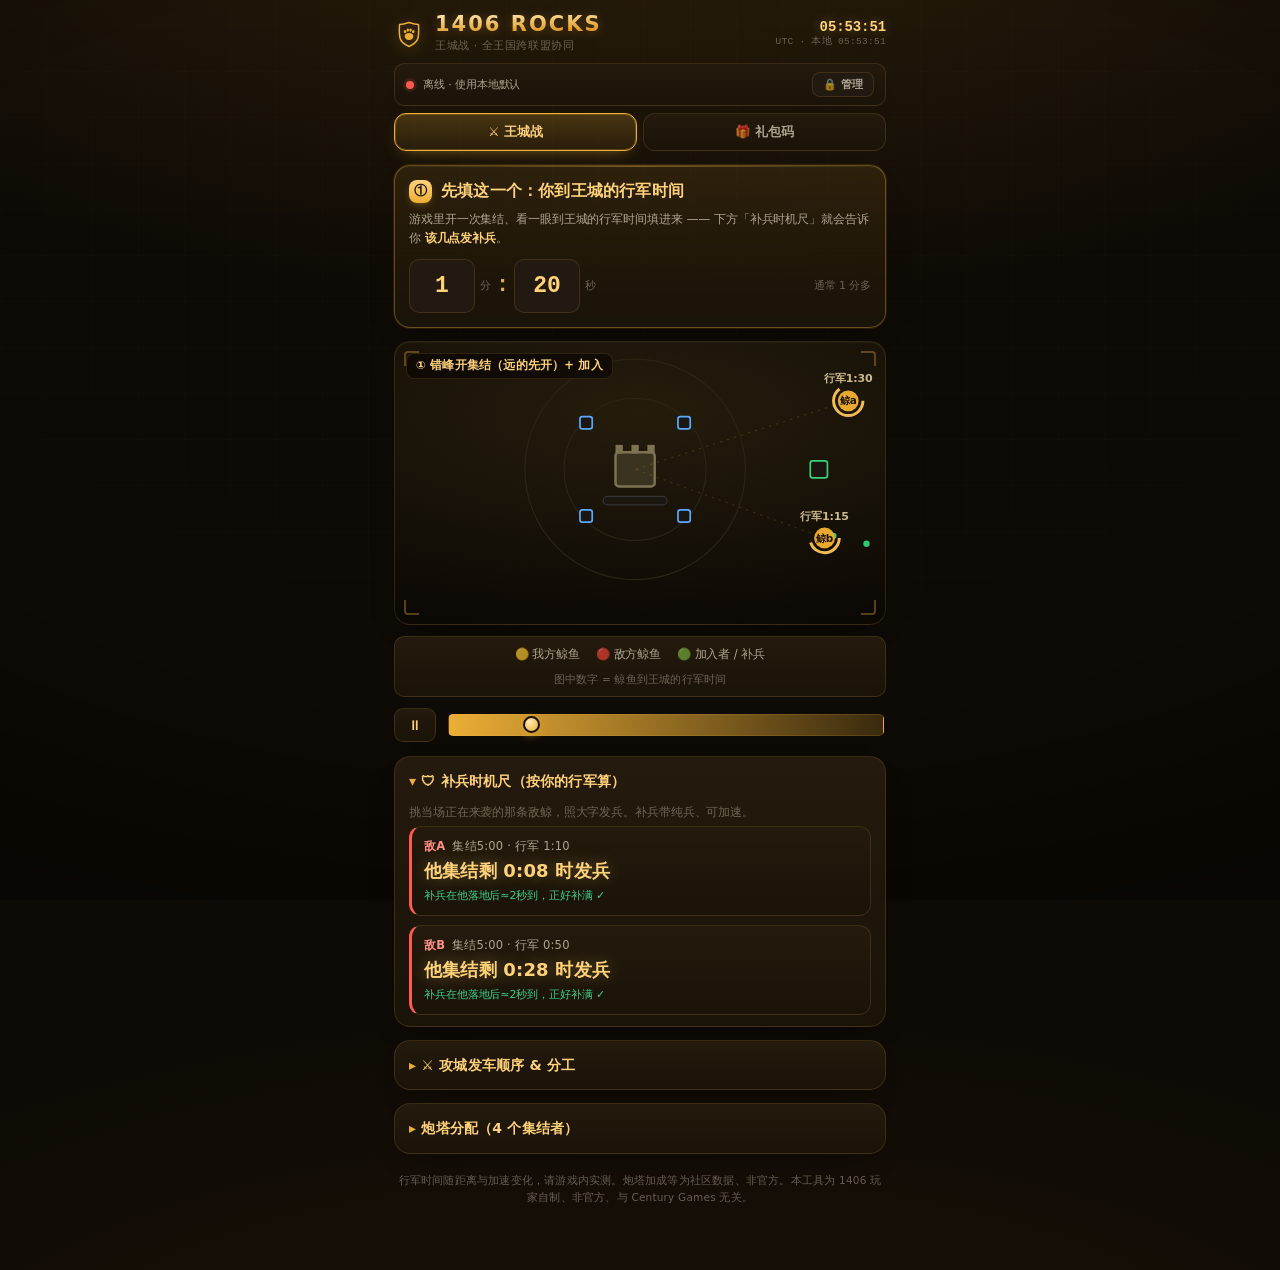
==== commit fce0c094: "v6: gift-codes as a normal top-level tab (王城战/礼包码/配置); 礼包码 gated by 666; drop 5-tap secret" ====
--- a/index.html
+++ b/index.html
@@ -71,15 +71,10 @@
     border:1px solid var(--line);border-radius:10px;padding:7px 10px;margin:0 0 14px;text-align:center;letter-spacing:.2px}
   .castlephase b{color:var(--ac2);font-weight:700}
 
-  /* ---- gift-code lock gate: hide write/PII controls until 666 is entered ---- */
-  #auto:not(.unlocked) .needadmin{display:none}
-  .lockgate{display:none}
-  #auto:not(.unlocked) .lockgate{display:block}
-  .backhome{display:inline-flex;align-items:center;gap:5px;background:none;border:none;color:var(--t2);
-    font:600 13px/1 var(--font);cursor:pointer;padding:4px 0;margin-bottom:4px}
-
   /* ---- view tabs ---- */
-  .viewtabs{display:grid;grid-template-columns:repeat(3,1fr);gap:6px;margin-bottom:14px}
+  .viewtabs{display:flex;gap:6px;margin-bottom:14px}
+  .viewtabs button{flex:1}
+  .viewtabs button.adminonly{display:none}
   .viewtabs button{border:1px solid var(--line);background:linear-gradient(180deg,var(--surface-hi),var(--surface));
     color:var(--t2);border-radius:12px;padding:11px 2px;cursor:pointer;font:700 12.5px/1.1 var(--font);transition:.18s}
   .viewtabs button.on{border-color:var(--ac);background:linear-gradient(180deg,rgba(236,174,54,.22),rgba(236,174,54,.08));
@@ -265,7 +260,7 @@
       <path d="M60 84 C50 84 43 78 43 69 C43 60 50 56 60 56 C70 56 77 60 77 69 C77 78 70 84 60 84 Z" fill="currentColor"/>
       <ellipse cx="44" cy="50" rx="5" ry="6.5" fill="currentColor"/><ellipse cx="55" cy="44" rx="5" ry="6.5" fill="currentColor"/>
       <ellipse cx="66" cy="44" rx="5" ry="6.5" fill="currentColor"/><ellipse cx="77" cy="50" rx="5" ry="6.5" fill="currentColor"/></svg></span>
-    <div><h1>1406 ROCKS</h1><div class="sub">王城战 · 全王国跨联盟协同</div></div>
+    <div><h1 id="brand">1406 ROCKS</h1><div class="sub">王城战 · 全王国跨联盟协同</div></div>
     <div class="clock"><span id="utc">--:--:--</span><small>UTC · 本地 <span id="loc">--:--:--</span></small></div>
   </div>
 
@@ -277,10 +272,10 @@
       <button class="lockbtn" id="lockBtn">🔒 管理</button>
     </span>
   </div>
-  <div class="viewtabs hide" id="viewtabs">
-    <button data-v="admin" class="on">🔧 配置</button>
-    <button data-v="home">👁 预览</button>
-    <button data-v="auto">🎁 自动兑换</button>
+  <div class="viewtabs" id="viewtabs">
+    <button data-v="home" class="on">⚔️ 王城战</button>
+    <button data-v="auto">🎁 礼包码</button>
+    <button data-v="admin" class="adminonly">🔧 配置</button>
   </div>
 
   <!-- ===================== 玩家主页 ===================== -->
@@ -291,11 +286,6 @@
       <div class="mmss"><input id="me_mm" type="number" min="0" value="1"><span class="u">分</span><span class="c">:</span><input id="me_ss" type="number" min="0" max="59" value="20"><span class="u">秒</span><span style="margin-left:auto;font-size:11px;color:var(--t3)">通常 1 分多</span></div>
     </div>
 
-    <div class="card" style="border-color:var(--gold-line);background:linear-gradient(180deg,var(--acb),var(--surface))">
-      <h2 style="margin-top:0">🎁 礼包码 · 全自动兑换</h2>
-      <p class="hint" style="margin:6px 0 12px">录入队员 Player ID,云端<b>自动收码 + 给全队兑换</b>,无人值守。官方 Discord 直连每 1 分钟检查、发现新码立刻全队兑。<b>添加 Player ID 需管理密码 666。</b></p>
-      <button class="btn amber full" id="goAuto">进入礼包码兑换 →</button>
-    </div>
 
     <div class="stage">
       <span class="cnr tl"></span><span class="cnr tr"></span><span class="cnr bl"></span><span class="cnr br"></span>
@@ -332,53 +322,50 @@
 
   <!-- ===================== 云端自动兑换（仅管理） ===================== -->
   <section id="auto" class="hide">
-    <button class="backhome" id="autoBack">← 返回主页</button>
     <div class="card hero">
-      <div class="herohead"><span class="step">🎁</span>云端全自动兑换</div>
-      <div class="herosub">录入队员 Player ID 即可。云端（Cloudflare）<b>自动收码 + 给全队兑换</b>，队员零操作。<b>官方 Discord 直连每 1 分钟读一次</b>、第三方源每 5 分钟兜底，发现新码立刻全队兑换（连点都不用）。官方客服已确认此类自动兑换不打击。</div>
-    </div>
-    <div class="card lockgate" style="border-color:var(--gold-line)">
-      <h2 style="margin-top:0">🔒 需要管理密码</h2>
-      <p class="hint" style="margin:6px 0 12px">添加 / 编辑 <b>Player ID</b>、连接官方 Discord、立即兑换等操作仅限管理。输入密码 <b>666</b> 解锁。</p>
-      <button class="btn amber full" id="autoUnlock">🔓 输入 666 解锁</button>
+      <div class="herohead"><span class="step">🎁</span>全自动兑换</div>
+      <div class="herosub">队员零操作。官方 Discord 直连每分钟读 + 三方源每 5 分钟兜底，发现新码<b>全队自动秒兑</b>。</div>
+      <div id="discordStatus" class="hint" style="margin-top:10px">检查连接中…</div>
+      <details style="background:none;border:none;box-shadow:none;padding:0;margin:8px 0 0">
+        <summary style="font-size:13px;padding:8px 0">⚙️ 设置 / 更换 官方 Discord Bot Token</summary>
+        <p class="hint" style="margin:2px 0 9px">粘 <b>1406rocks-codebot</b> 的 Bot Token，云端即每分钟直读你关注的官方发码频道。Token 只存你自己的云端。</p>
+        <div style="display:flex;gap:8px">
+          <input id="dToken" type="password" placeholder="粘贴 Bot Token" autocomplete="off" spellcheck="false"
+            style="flex:1;min-width:0;padding:11px 12px;border:1px solid var(--gold-line);border-radius:10px;background:var(--surface);color:var(--t1);font-size:13px">
+          <button class="btn amber" id="dTokenBtn" style="white-space:nowrap;width:auto;padding:0 16px">连接</button>
+        </div>
+        <div id="dTokenMsg" class="hint" style="margin-top:8px"></div>
+      </details>
     </div>
     <div class="card">
-      <h2>🎟 当前可用礼包码（自动收集）</h2>
-      <div id="autoCodes" class="hint">加载中…</div>
-    </div>
-    <div class="card needadmin">
-      <h2>🤖 官方 Discord 直连（秒级·全自动）</h2>
-      <p class="hint">把 <b>1406rocks-codebot</b> 的 Bot Token 粘进来，云端就每分钟直读你关注的官方发码频道、发现新码立刻全队兑换。<b>这是不依赖任何第三方、信得过的官方直连。</b>Token 只存在你自己的云端、仅管理可见。</p>
-      <div id="discordStatus" class="hint" style="margin:8px 0">检查连接中…</div>
-      <div style="display:flex;gap:8px">
-        <input id="dToken" type="password" placeholder="粘贴 Bot Token（机器人页「重置令牌」后复制）" autocomplete="off" spellcheck="false"
-          style="flex:1;min-width:0;padding:11px 12px;border:1px solid var(--gold-line);border-radius:10px;background:var(--surface);color:var(--t1);font-size:13px">
-        <button class="btn amber" id="dTokenBtn" style="white-space:nowrap;width:auto;padding:0 16px">连接</button>
-      </div>
-      <div id="dTokenMsg" class="hint" style="margin-top:8px"></div>
-    </div>
-    <div class="card needadmin">
       <h2>👥 队员名单</h2>
-      <p class="hint">名字（备注）+ Player ID（游戏内点左上角头像可看到）。存在云端、仅管理可见。<b>改动自动保存，无需手动。</b></p>
+      <p class="hint">名字（备注）+ Player ID（游戏内点左上角头像可看到）。<b>改动自动保存。</b></p>
       <div id="rosterList"></div>
       <button class="add" id="addMember">＋ 加队员</button>
       <div id="rosterSave" class="hint" style="margin-top:9px">改动会自动保存到云端</div>
     </div>
-    <div class="card needadmin">
-      <h2>📥 直接喂官方码（秒级抢）</h2>
-      <p class="hint" style="margin:0 0 9px">在官方 Discord 看到新码？把<b>码</b>（或整段消息）粘进来，云端<b>立刻</b>给全队抢兑——不等 5 分钟巡检。这是你信得过的官方直连通道。</p>
+    <div class="card">
+      <h2>🎟 当前可用礼包码</h2>
+      <div id="autoCodes" class="hint">加载中…</div>
+      <details style="background:none;border:none;box-shadow:none;padding:0;margin:12px 0 0">
+        <summary style="font-size:13px;padding:6px 0">📜 历史码（已过期 / 已用尽）</summary>
+        <div id="codeHistory" class="hint" style="margin-top:6px">—</div>
+      </details>
+    </div>
+    <div class="card">
+      <button class="btn amber full" id="runRedeem">▶ 立即云端兑换全队</button>
+      <div id="redeemLog" style="margin-top:10px"></div>
+    </div>
+    <details>
+      <summary>📥 手动喂码（备用·看到码立刻抢）</summary>
+      <p class="hint" style="margin:2px 0 9px">在官方 Discord 看到新码？把码或整段消息粘进来，云端立刻全队抢兑，不等巡检。</p>
       <div style="display:flex;gap:8px">
         <input id="ingestCode" type="text" placeholder="粘贴官方码 或 整段消息" autocomplete="off" spellcheck="false"
           style="flex:1;min-width:0;padding:11px 12px;border:1px solid var(--gold-line);border-radius:10px;background:var(--surface);color:var(--t1);font-size:14px">
         <button class="btn amber" id="ingestBtn" style="white-space:nowrap;width:auto;padding:0 16px">⚡ 立即抢</button>
       </div>
-      <div id="ingestMsg" class="hint" style="margin-top:8px"></div>
-    </div>
-    <div class="card needadmin">
-      <p class="hint" style="margin:0 0 9px">加完 Player ID 点这里立即领取（否则约每 5 分钟云端自动检查、有新码自动兑换）。</p>
-      <button class="btn amber full" id="runRedeem">▶ 立即云端兑换全队</button>
-      <div id="redeemLog" style="margin-top:10px"></div>
-    </div>
+      <div id="ingestMsg" class="hint" style="margin-top:8px;margin-bottom:8px"></div>
+    </details>
   </section>
 
   <!-- ===================== 管理配置页 ===================== -->
@@ -434,6 +421,7 @@
 
 var st={ side:"right", tactics:"", castleWhales:[], turretLeaders:["","","",""], enemyWhales:[], giftCodes:[] };
 var admin=false, adminName="", baseUpdatedAt=null, uid=1, view="home", roster=[];
+var codeUnlocked=false; // 礼包码 tab requires 666 to enter (per session)
 var LS_KEY="rocks1406_admin", LS_FID="rocks1406_fid", LS_REDEEMED="rocks1406_redeemed", LS_ROSTER="rocks1406_roster";
 var GIFT_URL="https://ks-giftcode.centurygame.com/";
 
@@ -510,24 +498,23 @@
   try{ localStorage.setItem(LS_KEY,JSON.stringify({ok:true,name:nm})); }catch(e){}
   view="admin"; applyAdminUI(); toast("已进入管理 · "+(nm||"匿名")); }
 function doLogout(){ admin=false; adminName=""; try{localStorage.removeItem(LS_KEY);}catch(e){} view="home"; applyAdminUI(); toast("已退出管理"); }
-function unlockAuto(){ var pw=prompt("输入管理密码 666 解锁（添加 Player ID / 连接 Discord / 立即兑换）："); if(pw==null) return; if(pw!=="666"){ toast("密码错误"); return; }
-  if(!adminName){ var nm=(prompt("你的名字（用于署名，可留空）：")||"").trim().slice(0,24); adminName=nm; }
-  admin=true; try{ localStorage.setItem(LS_KEY,JSON.stringify({ok:true,name:adminName})); }catch(e){}
-  view="auto"; applyAdminUI(); toast("已解锁 ✓"); }
-function showView(v){ if(v==="admin"&&!admin) v="home"; view=v; // #auto is reachable from home without login; its write/PII controls stay gated by 666
+// tab navigation; the 礼包码 (auto) tab requires password 666 to enter/modify
+function gotoTab(v){ if(v==="auto" && !codeUnlocked && !admin){ var pw=prompt("密码（礼包码兑换）："); if(pw==null) return; if(pw!=="666"){ toast("密码错误"); return; } codeUnlocked=true; } showView(v); }
+function showView(v){ if(v==="admin"&&!admin) v="home";
+  if(v==="auto"&&!codeUnlocked&&!admin) v="home"; // 礼包码 tab gated by 666
+  view=v;
   $("home").classList.toggle("hide",v!=="home");
   $("admin").classList.toggle("hide",v!=="admin");
   $("auto").classList.toggle("hide",v!=="auto");
-  $("auto").classList.toggle("unlocked",admin);
   $("viewtabs").querySelectorAll("button").forEach(function(b){b.classList.toggle("on",b.getAttribute("data-v")===v);});
   window.scrollTo(0,0);
-  if(v==="auto"){ loadAutoCodes(); loadDiscordStatus(); if(admin){ if(!rosterLoaded) loadRoster(); loadLast(); } }
+  if(v==="auto"){ loadAutoCodes(); loadDiscordStatus(); if(!rosterLoaded) loadRoster(); loadLast(); }
 }
 function applyAdminUI(){
   $("pubBtn").classList.toggle("hide",!admin);
   $("logoutBtn").classList.toggle("hide",!admin);
   $("lockBtn").classList.toggle("hide",admin);
-  $("viewtabs").classList.toggle("hide",!admin);
+  var cfg=$("viewtabs").querySelector('[data-v="admin"]'); if(cfg) cfg.style.display=admin?"block":"none"; // 配置 tab only for admin
   if(!admin && view==="admin") view="home";
   showView(view);
   rebuild();
@@ -597,7 +584,10 @@
    .catch(function(){ setSaveStatus("已存本机，云端失败（稍后重试）"); }); }
 function loadAutoCodes(){ var box=$("autoCodes"); if(!box) return; box.textContent="加载中…";
   fetch(WBASE+"/codes",{cache:"no-store"}).then(function(r){return r.json();}).then(function(j){ var cs=(j&&j.codes)||[];
-    box.innerHTML= cs.length? '<div class="chips">'+cs.map(function(c){return '<span class="chip" style="background:var(--acb);border-color:var(--gold-line);color:var(--ac2)">'+esc(c)+'</span>';}).join("")+'</div>' : '<span class="hint">暂无可用码</span>'; })
+    box.innerHTML= cs.length? '<div class="chips">'+cs.map(function(c){return '<span class="chip" style="background:var(--acb);border-color:var(--gold-line);color:var(--ac2)">'+esc(c)+'</span>';}).join("")+'</div>' : '<span class="hint">暂无可用码</span>';
+    var hb=$("codeHistory"); if(hb){ var h=(j&&j.history)||[];
+      hb.innerHTML= h.length? '<div class="chips">'+h.map(function(x){var lab=x.status==="usedup"?"已用尽":"已过期";
+        return '<span class="chip" style="opacity:.6;text-decoration:line-through" title="'+lab+'">'+esc(x.code)+'</span>';}).join("")+'</div>' : '<span class="hint">—</span>'; } })
    .catch(function(){ box.textContent="加载失败"; }); }
 function statusInfo(s){ var m={ok:["✓ 刚兑换","var(--ok)"],already:["✓ 已兑换","var(--ok)"],expired:["码过期","var(--ac2)"],invalid:["码无效","var(--bad)"],usedup:["已用尽","var(--ac2)"],limited:["⚠ 限量抢光","var(--ac2)"],bad_fid:["FID错误","var(--bad)"],rate:["限流稍后","var(--ac2)"],capped:["超上限,下次","var(--t3)"],err:["失败","var(--bad)"]}; return m[s]||[s,"var(--t2)"]; }
 function renderLog(rec){ var log=$("redeemLog"); if(!log) return;
@@ -803,7 +793,7 @@
 $("logoutBtn").addEventListener("click",doLogout);
 $("pubBtn").addEventListener("click",publishPlan);
 $("pubBtn2").addEventListener("click",publishPlan);
-$("viewtabs").addEventListener("click",function(e){var b=e.target.closest("[data-v]");if(!b)return;view=b.getAttribute("data-v");applyAdminUI();});
+$("viewtabs").addEventListener("click",function(e){var b=e.target.closest("[data-v]");if(!b)return;gotoTab(b.getAttribute("data-v"));});
 $("sideSeg").addEventListener("click",function(e){var b=e.target.closest("[data-v]");if(!b||!admin)return;st.side=b.getAttribute("data-v");seg("sideSeg",st.side);rebuildStage();renderHome();});
 $("tacticsEdit").addEventListener("input",function(){st.tactics=this.value;renderTactics();});
 $("addWhale").addEventListener("click",function(){st.castleWhales.push(newWhale("",1,0,[],""));renderWhales();renderStagger();rebuildStage();renderHome();});
@@ -814,9 +804,6 @@
 $("ingestCode").addEventListener("keydown",function(e){ if(e.key==="Enter") ingestCode(); });
 $("dTokenBtn").addEventListener("click",saveDiscordToken);
 $("dToken").addEventListener("keydown",function(e){ if(e.key==="Enter") saveDiscordToken(); });
-$("goAuto").addEventListener("click",function(){ showView("auto"); });
-$("autoBack").addEventListener("click",function(){ showView("home"); });
-$("autoUnlock").addEventListener("click",unlockAuto);
 ["me_mm","me_ss"].forEach(function(id){$(id).addEventListener("input",function(){renderRefillPanel();});});
 $("scrub").addEventListener("input",function(){playing=false;$("pp").textContent="▶";tNow=+$("scrub").value;renderAnim(tNow);});
 $("pp").addEventListener("click",function(){playing=!playing;$("pp").textContent=playing?"⏸":"▶";lastTs=null;});
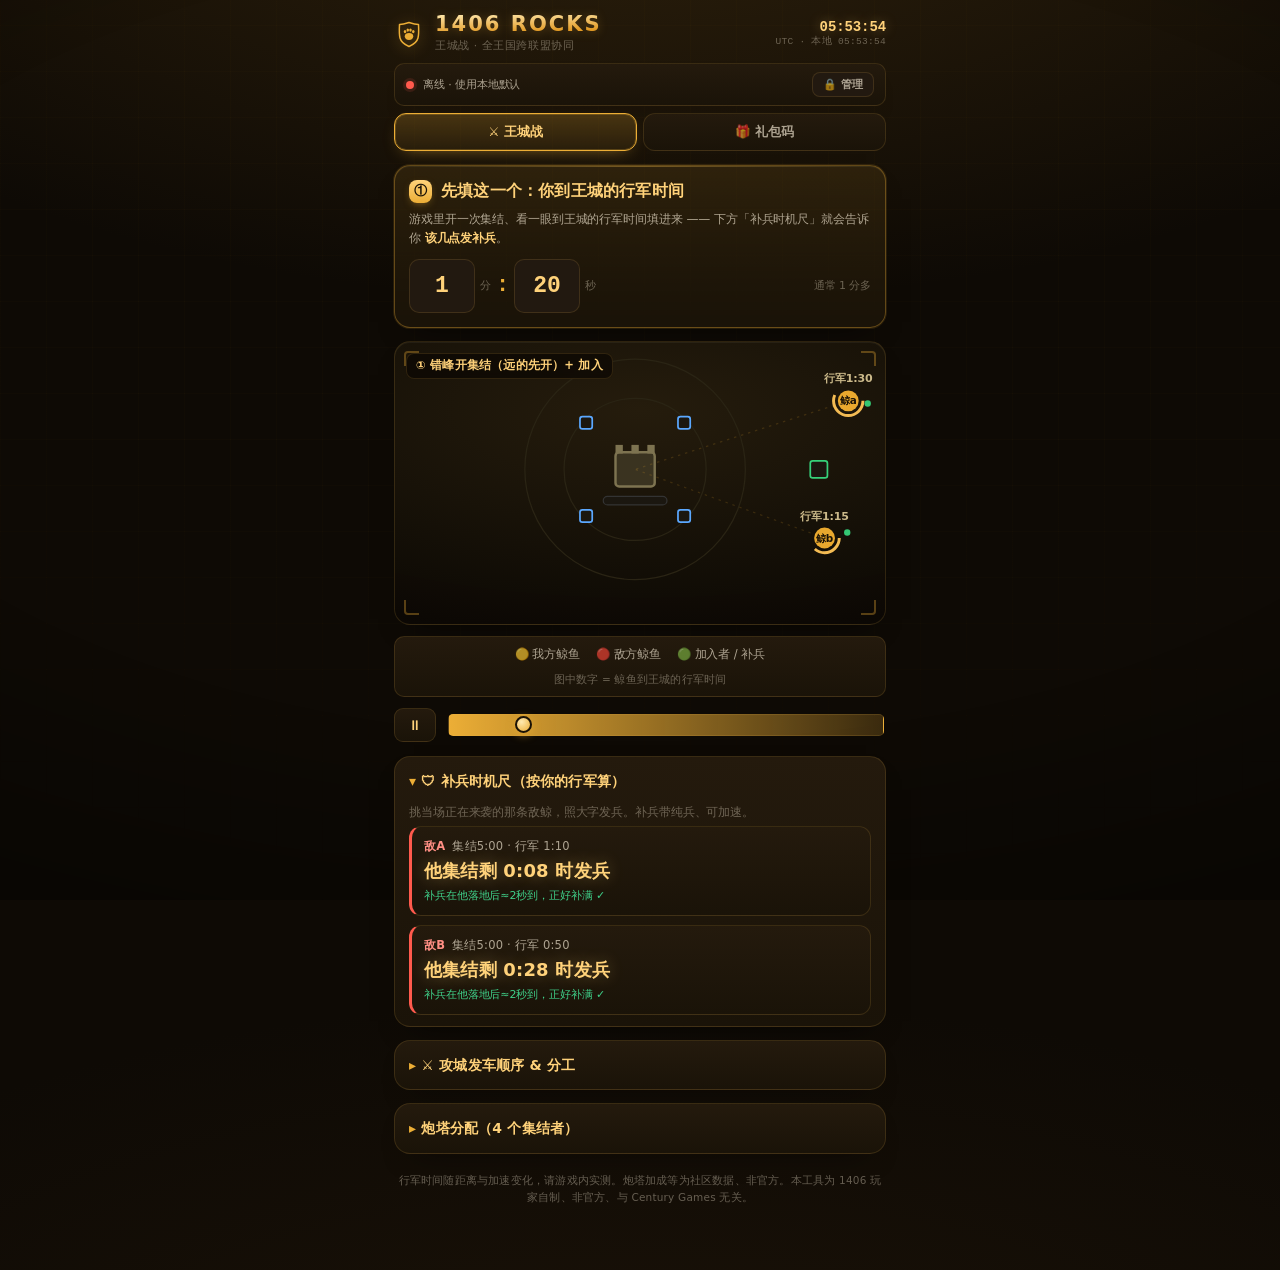
==== commit ea0a05fd: "v7: multi-page foundation — shared app.css/app.js, KvK (index) + 礼包码 (gift.html) as separate pages; " ====
--- a/index.html
+++ b/index.html
@@ -6,251 +6,7 @@
 <meta name="theme-color" content="#0E0A05">
 <meta name="apple-mobile-web-app-capable" content="yes">
 <title>1406rocks · 王城战协同</title>
-<style>
-  :root{
-    --bg:#0E0A05;--surface:#1A1308;--surface-hi:#241A0D;--surface2:#221910;
-    --line:rgba(236,178,74,.15);--gold-line:rgba(236,174,54,.34);
-    --tx:#F6ECD6;--t2:rgba(246,236,214,.66);--t3:rgba(246,236,214,.36);
-    --ac:#ECAE36;--ac2:#FFD27A;--acb:rgba(236,174,54,.14);--ac-on:#1A1206;
-    --ok:#3FD089;--ok-bg:rgba(63,208,137,.14);--bad:#FF5A4D;--bad-bg:rgba(255,90,77,.13);
-    --blue:#7FB4EA;--blue-bg:rgba(127,180,234,.14);
-    --font:-apple-system,BlinkMacSystemFont,system-ui,"PingFang SC","Helvetica Neue",sans-serif;
-    --mono:ui-monospace,"SF Mono","Menlo",monospace;
-    --shadow:0 14px 30px -20px rgba(0,0,0,.9);
-  }
-  *{box-sizing:border-box;-webkit-tap-highlight-color:transparent}
-  html,body{margin:0}
-  body{
-    background:
-      radial-gradient(135% 62% at 50% -12%, rgba(96,68,22,.40), transparent 58%),
-      radial-gradient(120% 55% at 50% 118%, rgba(64,42,16,.30), transparent 72%),
-      var(--bg);
-    color:var(--tx);font-family:var(--font);font-size:16px;line-height:1.45;letter-spacing:-.1px;
-    -webkit-font-smoothing:antialiased;text-rendering:optimizeLegibility;
-    padding:env(safe-area-inset-top) 0 env(safe-area-inset-bottom);min-height:100vh}
-  /* command-grid + vignette atmosphere */
-  body::before{content:"";position:fixed;inset:0;z-index:0;pointer-events:none;opacity:.6;
-    background-image:
-      repeating-linear-gradient(0deg, rgba(236,174,54,.035) 0 1px, transparent 1px 46px),
-      repeating-linear-gradient(90deg, rgba(236,174,54,.03) 0 1px, transparent 1px 46px);
-    -webkit-mask-image:radial-gradient(120% 90% at 50% 30%, #000 35%, transparent 85%);
-    mask-image:radial-gradient(120% 90% at 50% 30%, #000 35%, transparent 85%)}
-  body::after{content:"";position:fixed;inset:0;z-index:0;pointer-events:none;
-    background:radial-gradient(125% 85% at 50% 38%, transparent 52%, rgba(0,0,0,.55))}
-  .wrap{position:relative;z-index:1;max-width:520px;margin:0 auto;padding:14px 14px 52px}
-  .tnum{font-variant-numeric:tabular-nums;font-feature-settings:"tnum" 1}
-
-  /* ---- header ---- */
-  .top{display:flex;align-items:center;gap:11px;margin-bottom:10px}
-  .top .sig{color:var(--ac);display:inline-flex;filter:drop-shadow(0 2px 8px rgba(236,174,54,.4))}
-  .top h1{font-size:21px;font-weight:900;margin:0;letter-spacing:2px;line-height:1;
-    background:linear-gradient(178deg,#FFE9B0,#E29A24 78%);-webkit-background-clip:text;background-clip:text;
-    -webkit-text-fill-color:transparent;filter:drop-shadow(0 1px 5px rgba(236,174,54,.28))}
-  .top .sub{font-size:10.5px;color:var(--t3);letter-spacing:.6px;margin-top:3px}
-  .clock{font:800 14px/1 var(--mono);color:var(--ac2);margin-left:auto;text-align:right;
-    text-shadow:0 0 12px rgba(255,210,122,.35);font-variant-numeric:tabular-nums}
-  .clock small{display:block;color:var(--t3);font-weight:500;font-size:9.5px;margin-top:3px;letter-spacing:.3px;text-shadow:none}
-
-  /* ---- status / phase strips ---- */
-  .statusbar{display:flex;align-items:center;gap:9px;font-size:11px;color:var(--t2);
-    background:linear-gradient(180deg,var(--surface-hi),var(--surface));border:1px solid var(--line);
-    border-radius:10px;padding:8px 11px;margin:0 0 7px;box-shadow:var(--shadow)}
-  .dot{width:8px;height:8px;border-radius:50%;background:var(--t3);flex:0 0 auto}
-  .dot.live{background:var(--ok);animation:pulse 2.2s infinite}
-  .dot.off{background:var(--bad);box-shadow:0 0 0 3px var(--bad-bg)}
-  @keyframes pulse{0%{box-shadow:0 0 0 0 rgba(63,208,137,.5)}70%{box-shadow:0 0 0 7px rgba(63,208,137,0)}100%{box-shadow:0 0 0 0 rgba(63,208,137,0)}}
-  .statusbar .admin{margin-left:auto;display:flex;gap:6px;align-items:center}
-  .lockbtn{border:1px solid var(--line);background:var(--surface2);color:var(--t2);border-radius:8px;
-    padding:6px 10px;font:600 11px/1 var(--font);cursor:pointer;transition:.16s}
-  .lockbtn:active{transform:translateY(1px)}
-  .pubbtn{border:0;background:linear-gradient(180deg,var(--ac2),var(--ac));color:var(--ac-on);border-radius:8px;
-    padding:7px 12px;font:800 11px/1 var(--font);cursor:pointer;letter-spacing:.3px;
-    box-shadow:0 4px 14px -4px rgba(236,174,54,.6);transition:.16s}
-  .pubbtn:active{transform:translateY(1px)} .pubbtn:disabled{opacity:.5;box-shadow:none}
-  .castlephase{font-size:11px;color:var(--t2);background:linear-gradient(180deg,var(--surface-hi),var(--surface));
-    border:1px solid var(--line);border-radius:10px;padding:7px 10px;margin:0 0 14px;text-align:center;letter-spacing:.2px}
-  .castlephase b{color:var(--ac2);font-weight:700}
-
-  /* ---- view tabs ---- */
-  .viewtabs{display:flex;gap:6px;margin-bottom:14px}
-  .viewtabs button{flex:1}
-  .viewtabs button.adminonly{display:none}
-  .viewtabs button{border:1px solid var(--line);background:linear-gradient(180deg,var(--surface-hi),var(--surface));
-    color:var(--t2);border-radius:12px;padding:11px 2px;cursor:pointer;font:700 12.5px/1.1 var(--font);transition:.18s}
-  .viewtabs button.on{border-color:var(--ac);background:linear-gradient(180deg,rgba(236,174,54,.22),rgba(236,174,54,.08));
-    color:var(--ac2);box-shadow:0 6px 18px -10px rgba(236,174,54,.7),0 0 0 1px rgba(236,174,54,.25) inset}
-
-  /* ---- cards ---- */
-  .card{position:relative;background:linear-gradient(180deg,var(--surface-hi),var(--surface));
-    border:1px solid var(--line);border-radius:16px;padding:14px;margin-bottom:13px;
-    box-shadow:0 1px 0 rgba(255,240,210,.045) inset,var(--shadow)}
-  .card::before{content:"";position:absolute;left:16px;right:16px;top:0;height:1px;
-    background:linear-gradient(90deg,transparent,var(--gold-line),transparent)}
-  .card h2{font-size:15px;font-weight:700;margin:0 0 5px;display:flex;align-items:center;gap:8px;letter-spacing:.2px}
-  #home .card>h2::before{content:"";width:3px;height:15px;border-radius:2px;flex:0 0 auto;
-    background:linear-gradient(180deg,var(--ac2),var(--ac));box-shadow:0 0 9px rgba(236,174,54,.55)}
-  .card h2 .n{background:linear-gradient(180deg,var(--ac2),var(--ac));color:var(--ac-on);border-radius:7px;
-    width:21px;height:21px;display:inline-flex;align-items:center;justify-content:center;font:800 12px/1 var(--mono);
-    flex:0 0 auto;box-shadow:0 3px 10px -4px rgba(236,174,54,.7)}
-  .hint{font-size:12px;color:var(--t3);line-height:1.55;margin:0 0 4px}
-  .lab{font-size:11px;color:var(--t2);margin:13px 0 7px;font-weight:700;text-transform:uppercase;letter-spacing:.14em}
-  .row{display:flex;gap:8px;align-items:center}
-
-  /* ---- segmented ---- */
-  .seg{display:flex;gap:4px;background:var(--surface2);padding:4px;border-radius:11px;border:1px solid var(--line)}
-  .seg button{flex:1;border:0;background:transparent;color:var(--t2);font:700 12.5px/1 var(--font);padding:9px 4px;border-radius:8px;cursor:pointer;transition:.16s}
-  .seg button.on{background:linear-gradient(180deg,var(--ac2),var(--ac));color:var(--ac-on);box-shadow:0 4px 12px -5px rgba(236,174,54,.7)}
-
-  /* ---- inputs ---- */
-  input,select,textarea{background:var(--surface2);border:1px solid var(--line);color:var(--tx);
-    font:600 15px/1 var(--font);padding:10px 9px;border-radius:10px;-moz-appearance:textfield;width:100%;transition:.16s}
-  input:focus,select:focus,textarea:focus{outline:none;border-color:var(--ac);box-shadow:0 0 0 3px var(--acb)}
-  input::-webkit-outer-spin-button,input::-webkit-inner-spin-button{-webkit-appearance:none;margin:0}
-  ::placeholder{color:rgba(246,236,214,.30)}
-  textarea{font-weight:400;font-size:13px;line-height:1.55;min-height:62px;resize:vertical}
-  .mmss{display:flex;align-items:center;gap:5px}
-  .mmss input{width:56px;text-align:center;font-family:var(--mono);font-size:17px;font-weight:700;color:var(--ac2);padding:10px 4px}
-  .mmss .c{color:var(--ac);font:800 17px/1 var(--mono)} .mmss .u{font-size:11px;color:var(--t3)}
-
-  /* ---- buttons ---- */
-  .btn{border:0;border-radius:11px;background:var(--surface2);border:1px solid var(--line);color:var(--ac2);
-    font:700 14px/1 var(--font);padding:12px;cursor:pointer;transition:.16s}
-  .btn:active{transform:translateY(1px)}
-  .btn.amber{background:linear-gradient(180deg,var(--ac2),var(--ac));border:0;color:var(--ac-on);letter-spacing:.3px;
-    box-shadow:0 8px 22px -8px rgba(236,174,54,.65)}
-  .btn.full{width:100%}
-
-  /* ---- battle map stage ---- */
-  .stage{position:relative;background:
-      radial-gradient(120% 80% at 50% 24%, rgba(40,30,14,.9), rgba(11,8,4,.96)),
-      var(--bg);
-    border:1px solid var(--line);border-radius:16px;overflow:hidden;margin-bottom:11px;
-    box-shadow:0 1px 0 rgba(255,240,210,.05) inset,var(--shadow)}
-  .stage svg{display:block;width:100%;height:auto;position:relative;z-index:1}
-  .stage .cnr{position:absolute;width:15px;height:15px;border:2px solid var(--gold-line);z-index:2;pointer-events:none}
-  .stage .cnr.tl{left:9px;top:9px;border-right:0;border-bottom:0;border-radius:4px 0 0 0}
-  .stage .cnr.tr{right:9px;top:9px;border-left:0;border-bottom:0;border-radius:0 4px 0 0}
-  .stage .cnr.bl{left:9px;bottom:9px;border-right:0;border-top:0;border-radius:0 0 0 4px}
-  .stage .cnr.br{right:9px;bottom:9px;border-left:0;border-top:0;border-radius:0 0 4px 0}
-  .phaselab{position:absolute;left:11px;top:11px;z-index:3;font:800 11.5px/1 var(--font);color:var(--ac2);letter-spacing:.2px;
-    background:rgba(12,8,4,.72);border:1px solid var(--line);border-radius:8px;padding:6px 9px;
-    -webkit-backdrop-filter:blur(3px);backdrop-filter:blur(3px)}
-  .leg{position:absolute;right:11px;top:11px;z-index:3;font:700 9.5px/1.5 var(--font);color:var(--t2);text-align:right;
-    background:rgba(12,8,4,.66);border:1px solid var(--line);border-radius:8px;padding:6px 8px}
-  .ctrl{display:flex;align-items:center;gap:10px;margin-bottom:14px}
-  .ctrl button{background:linear-gradient(180deg,var(--surface-hi),var(--surface));border:1px solid var(--line);
-    color:var(--ac2);border-radius:9px;padding:8px 13px;font-size:14px;cursor:pointer;transition:.16s}
-  .ctrl button:active{transform:translateY(1px)}
-  .ctrl input[type=range]{flex:1;-webkit-appearance:none;appearance:none;height:5px;border-radius:5px;
-    background:linear-gradient(90deg,var(--ac),rgba(236,174,54,.2));outline:none}
-  .ctrl input[type=range]::-webkit-slider-thumb{-webkit-appearance:none;width:17px;height:17px;border-radius:50%;
-    background:radial-gradient(circle at 35% 30%,#FFE9B0,var(--ac));border:2px solid #1a1206;cursor:pointer;
-    box-shadow:0 2px 8px rgba(236,174,54,.6)}
-  .ctrl input[type=range]::-moz-range-thumb{width:15px;height:15px;border-radius:50%;background:var(--ac);border:2px solid #1a1206;cursor:pointer}
-  /* hero input */
-  .card.hero{border:1px solid var(--gold-line);background:linear-gradient(180deg,rgba(236,174,54,.11),var(--surface));
-    box-shadow:0 0 0 1px rgba(236,174,54,.12),0 1px 0 rgba(255,240,210,.06) inset,var(--shadow)}
-  .hero .herohead{font:800 16px/1.3 var(--font);color:var(--ac2);letter-spacing:.2px;display:flex;align-items:center;gap:9px}
-  .hero .herohead .step{background:linear-gradient(180deg,var(--ac2),var(--ac));color:var(--ac-on);border-radius:8px;width:23px;height:23px;
-    display:inline-flex;align-items:center;justify-content:center;font:800 13px/1 var(--mono);flex:0 0 auto;box-shadow:0 3px 10px -4px rgba(236,174,54,.7)}
-  .hero .herosub{font-size:12px;color:var(--t2);margin:7px 0 12px;line-height:1.55}
-  .hero .herosub b{color:var(--ac2)}
-  .hero .mmss input{width:66px;font-size:23px;padding:13px 4px}
-  .hero .mmss .c{font-size:22px}
-  /* map legend (moved out of the map) */
-  .maplegend{display:flex;flex-wrap:wrap;align-items:center;gap:6px 16px;justify-content:center;font-size:11.5px;color:var(--t2);
-    margin:0 0 11px;padding:9px 12px;background:linear-gradient(180deg,var(--surface-hi),var(--surface));border:1px solid var(--line);border-radius:10px}
-  .maplegend .ml-note{flex-basis:100%;text-align:center;color:var(--t3);font-size:10.5px;margin-top:3px;letter-spacing:.2px}
-
-  /* ---- refill panel (enemy = crimson accent) ---- */
-  .erow{position:relative;background:linear-gradient(180deg,var(--surface-hi),var(--surface));border:1px solid var(--line);
-    border-left:3px solid var(--bad);border-radius:12px;padding:11px 12px;margin-bottom:9px}
-  .erow .et{display:flex;align-items:center;gap:7px;font-size:11.5px;color:var(--t2);margin-bottom:6px;letter-spacing:.2px}
-  .erow .et b{color:#ff8e84;font-weight:800}
-  .erow .cue{font:800 18px/1.25 var(--font);color:var(--ac2);letter-spacing:.2px;text-shadow:0 0 16px rgba(255,210,122,.32)}
-  .erow .note{font-size:11px;color:var(--ok);margin-top:5px}
-
-  /* ---- guide ---- */
-  .guide{font-size:13px;line-height:1.6}
-  .guide .g{position:relative;border-radius:11px;padding:10px 11px 10px 13px;margin-bottom:8px;border:1px solid var(--line);overflow:hidden}
-  .guide .g::before{content:"";position:absolute;left:0;top:0;bottom:0;width:3px}
-  .guide .g.atk{background:linear-gradient(100deg,var(--acb),transparent 80%)} .guide .g.atk::before{background:var(--ac)}
-  .guide .g.def{background:linear-gradient(100deg,var(--bad-bg),transparent 80%)} .guide .g.def::before{background:var(--bad)}
-  .guide .g.rem{background:var(--surface2)} .guide .g.rem::before{background:var(--t3)}
-  .guide .g b{color:var(--tx)} .guide .g .h{font-weight:800;margin-bottom:3px;letter-spacing:.3px}
-  .guide .g.atk .h{color:var(--ac2)} .guide .g.def .h{color:#ff9a92} .guide .g.rem .h{color:var(--t2)}
-
-  /* ---- attack order ---- */
-  .order{font-size:13px;color:var(--t2);line-height:1.85}
-  .order b{color:var(--ac2);font-weight:700}
-
-  /* ---- structs / turret ---- */
-  .struct{display:flex;align-items:center;gap:10px;padding:9px 0;border-bottom:1px solid var(--line)}
-  .struct:last-child{border:0}
-  .struct .ico{width:30px;height:30px;border-radius:9px;display:flex;align-items:center;justify-content:center;flex:0 0 auto;
-    background:var(--surface2);border:1px solid var(--line)}
-  .struct .nm{width:56px;font:700 12.5px/1.1 var(--font);color:var(--t2);flex:0 0 auto}
-  .struct .ph{flex:1;font-size:13.5px;color:var(--tx)}
-  .struct input{flex:1}
-
-  /* ---- admin whale/foe ---- */
-  .whale,.foe{position:relative;background:var(--surface2);border:1px solid var(--line);border-radius:12px;padding:11px;margin-bottom:9px}
-  .whale{border-left:3px solid var(--ac)} .foe{border-left:3px solid var(--bad)}
-  .whale .r1,.foe .r1{display:flex;gap:6px;align-items:center}
-  .whale .r1 .nm,.foe .r1 .nm{flex:1;font-size:14px;padding:9px}
-  .whale .r1 .del,.foe .r1 .del{flex:0 0 auto;width:32px;height:36px;background:transparent;color:var(--bad);border:0;font-size:19px;cursor:pointer;border-radius:8px;transition:.15s}
-  .whale .r1 .del:active,.foe .r1 .del:active{background:var(--bad-bg)}
-  .jlab{font-size:11px;color:var(--t3);margin:9px 0 6px;text-transform:uppercase;letter-spacing:.1em}
-  .chips{display:flex;flex-wrap:wrap;gap:6px;margin-bottom:7px}
-  .chip{background:var(--ok-bg);border:1px solid rgba(63,208,137,.5);color:#a6ecc7;border-radius:20px;padding:4px 6px 4px 11px;font-size:12px;font-weight:600;display:flex;align-items:center;gap:5px}
-  .chip b{color:var(--bad);cursor:pointer;font-size:14px;padding:0 2px;font-weight:800}
-  .addj{display:flex;gap:7px} .addj input{flex:1;font-size:13px;padding:9px}
-  .addj button{background:linear-gradient(180deg,var(--ok),#27b070);color:#06250f;border:0;border-radius:9px;padding:0 14px;font:800 12px/1 var(--font);cursor:pointer;white-space:nowrap;box-shadow:0 4px 12px -5px rgba(63,208,137,.6)}
-  .addj button:active{transform:translateY(1px)}
-  .orreq{margin-top:8px} .orreq .t{font-size:11px;color:var(--t3);margin-bottom:5px}
-  .add{background:var(--surface2);border:1px dashed var(--gold-line);color:var(--ac2);border-radius:10px;padding:10px;width:100%;font:700 12.5px/1 var(--font);cursor:pointer;margin-top:3px;transition:.15s}
-  .add:active{transform:translateY(1px);background:var(--acb)}
-  .preview{font-size:12px;color:var(--blue);margin-top:9px;background:linear-gradient(100deg,var(--blue-bg),transparent 85%);
-    border:1px solid rgba(127,180,234,.28);border-radius:10px;padding:9px 11px;line-height:1.55}
-  .ver{font-size:11px;color:var(--ok);text-align:center;margin-top:9px;letter-spacing:.2px}
-
-  /* ---- details ---- */
-  details{background:linear-gradient(180deg,var(--surface-hi),var(--surface));border:1px solid var(--line);border-radius:16px;padding:2px 14px;margin-bottom:13px;box-shadow:var(--shadow)}
-  details summary{cursor:pointer;font-size:14px;font-weight:700;padding:12px 0;list-style:none;color:var(--ac2);letter-spacing:.2px}
-  details summary::-webkit-details-marker{display:none}
-  details summary:before{content:"▸ ";color:var(--ac)} details[open] summary:before{content:"▾ "}
-
-  .foot{font-size:10.5px;color:var(--t3);text-align:center;margin-top:18px;line-height:1.7;letter-spacing:.2px}
-  .hide{display:none!important}
-
-  /* ---- toast ---- */
-  .toast{position:fixed;left:50%;bottom:28px;transform:translateX(-50%) translateY(8px);
-    background:linear-gradient(180deg,var(--ac2),var(--ac));color:var(--ac-on);font:800 13px/1 var(--font);letter-spacing:.3px;
-    padding:13px 20px;border-radius:100px;z-index:50;box-shadow:0 10px 30px -8px rgba(0,0,0,.6),0 0 0 1px rgba(255,233,176,.4) inset;
-    opacity:0;transition:opacity .26s,transform .26s;pointer-events:none}
-  .toast.show{opacity:1;transform:translateX(-50%) translateY(0)}
-
-  /* ---- gift codes ---- */
-  .gcrow{background:linear-gradient(180deg,var(--surface-hi),var(--surface));border:1px solid var(--line);
-    border-left:3px solid var(--ac);border-radius:12px;padding:12px;margin-bottom:10px}
-  .gcrow.done{opacity:.55;border-left-color:var(--ok)}
-  .gccode{font:800 20px/1 var(--mono);color:var(--ac2);letter-spacing:1.5px;word-break:break-all;text-shadow:0 0 14px rgba(255,210,122,.3)}
-  .gcmeta{font-size:11.5px;color:var(--t2);margin-top:5px}
-  .gcrow .gcbtn{margin-top:11px}
-  .gcchk{display:flex;align-items:center;gap:7px;font-size:12px;color:var(--t2);margin-top:9px;cursor:pointer}
-  .gcchk input{width:auto}
-
-  /* ---- entrance reveal ---- */
-  @keyframes rise{from{opacity:0;transform:translateY(10px)}to{opacity:1;transform:none}}
-  .top,.statusbar,.castlephase,.viewtabs,#home>*,#admin>*,#gift>*{animation:rise .5s cubic-bezier(.2,.7,.2,1) both}
-  .statusbar{animation-delay:.04s}.castlephase{animation-delay:.08s}.viewtabs{animation-delay:.1s}
-  #home>*:nth-child(1),#admin>*:nth-child(1),#gift>*:nth-child(1){animation-delay:.12s}
-  #home>*:nth-child(2),#admin>*:nth-child(2),#gift>*:nth-child(2){animation-delay:.17s}
-  #home>*:nth-child(3),#admin>*:nth-child(3),#gift>*:nth-child(3){animation-delay:.22s}
-  #home>*:nth-child(4),#admin>*:nth-child(4),#gift>*:nth-child(4){animation-delay:.27s}
-  #home>*:nth-child(n+5),#admin>*:nth-child(n+5),#gift>*:nth-child(n+5){animation-delay:.32s}
-  @media (prefers-reduced-motion:reduce){*{animation:none!important;transition:none!important}}
-</style>
+<link rel="stylesheet" href="app.css">
 </head>
 <body>
 <div class="wrap">
@@ -274,7 +30,7 @@
   </div>
   <div class="viewtabs" id="viewtabs">
     <button data-v="home" class="on">⚔️ 王城战</button>
-    <button data-v="auto">🎁 礼包码</button>
+    <button data-nav="gift.html">🎁 礼包码</button>
     <button data-v="admin" class="adminonly">🔧 配置</button>
   </div>
 
@@ -320,53 +76,6 @@
 
   </section>
 
-  <!-- ===================== 云端自动兑换（仅管理） ===================== -->
-  <section id="auto" class="hide">
-    <div class="card hero">
-      <div class="herohead"><span class="step">🎁</span>全自动兑换</div>
-      <div class="herosub">队员零操作。官方 Discord 直连每分钟读 + 三方源每 5 分钟兜底，发现新码<b>全队自动秒兑</b>。</div>
-      <div id="discordStatus" class="hint" style="margin-top:10px">检查连接中…</div>
-      <details style="background:none;border:none;box-shadow:none;padding:0;margin:8px 0 0">
-        <summary style="font-size:13px;padding:8px 0">⚙️ 设置 / 更换 官方 Discord Bot Token</summary>
-        <p class="hint" style="margin:2px 0 9px">粘 <b>1406rocks-codebot</b> 的 Bot Token，云端即每分钟直读你关注的官方发码频道。Token 只存你自己的云端。</p>
-        <div style="display:flex;gap:8px">
-          <input id="dToken" type="password" placeholder="粘贴 Bot Token" autocomplete="off" spellcheck="false"
-            style="flex:1;min-width:0;padding:11px 12px;border:1px solid var(--gold-line);border-radius:10px;background:var(--surface);color:var(--t1);font-size:13px">
-          <button class="btn amber" id="dTokenBtn" style="white-space:nowrap;width:auto;padding:0 16px">连接</button>
-        </div>
-        <div id="dTokenMsg" class="hint" style="margin-top:8px"></div>
-      </details>
-    </div>
-    <div class="card">
-      <h2>👥 队员名单</h2>
-      <p class="hint">名字（备注）+ Player ID（游戏内点左上角头像可看到）。<b>改动自动保存。</b></p>
-      <div id="rosterList"></div>
-      <button class="add" id="addMember">＋ 加队员</button>
-      <div id="rosterSave" class="hint" style="margin-top:9px">改动会自动保存到云端</div>
-    </div>
-    <div class="card">
-      <h2>🎟 当前可用礼包码</h2>
-      <div id="autoCodes" class="hint">加载中…</div>
-      <details style="background:none;border:none;box-shadow:none;padding:0;margin:12px 0 0">
-        <summary style="font-size:13px;padding:6px 0">📜 历史码（已过期 / 已用尽）</summary>
-        <div id="codeHistory" class="hint" style="margin-top:6px">—</div>
-      </details>
-    </div>
-    <div class="card">
-      <button class="btn amber full" id="runRedeem">▶ 立即云端兑换全队</button>
-      <div id="redeemLog" style="margin-top:10px"></div>
-    </div>
-    <details>
-      <summary>📥 手动喂码（备用·看到码立刻抢）</summary>
-      <p class="hint" style="margin:2px 0 9px">在官方 Discord 看到新码？把码或整段消息粘进来，云端立刻全队抢兑，不等巡检。</p>
-      <div style="display:flex;gap:8px">
-        <input id="ingestCode" type="text" placeholder="粘贴官方码 或 整段消息" autocomplete="off" spellcheck="false"
-          style="flex:1;min-width:0;padding:11px 12px;border:1px solid var(--gold-line);border-radius:10px;background:var(--surface);color:var(--t1);font-size:14px">
-        <button class="btn amber" id="ingestBtn" style="white-space:nowrap;width:auto;padding:0 16px">⚡ 立即抢</button>
-      </div>
-      <div id="ingestMsg" class="hint" style="margin-top:8px;margin-bottom:8px"></div>
-    </details>
-  </section>
 
   <!-- ===================== 管理配置页 ===================== -->
   <section id="admin" class="hide">
@@ -411,6 +120,7 @@
 </div>
 <div class="toast" id="toast"></div>
 
+<script src="app.js"></script>
 <script>
 (function(){
 "use strict";
@@ -420,9 +130,8 @@
 var C={ac:"#E9A82E",ac2:"#FFC558",ok:"#36D17A",bad:"#FF5247",blue:"#5BA8FF",t3:"rgba(250,240,220,.34)",on:"#1A1206"};
 
 var st={ side:"right", tactics:"", castleWhales:[], turretLeaders:["","","",""], enemyWhales:[], giftCodes:[] };
-var admin=false, adminName="", baseUpdatedAt=null, uid=1, view="home", roster=[];
-var codeUnlocked=false; // 礼包码 tab requires 666 to enter (per session)
-var LS_KEY="rocks1406_admin", LS_FID="rocks1406_fid", LS_REDEEMED="rocks1406_redeemed", LS_ROSTER="rocks1406_roster";
+var admin=false, adminName="", baseUpdatedAt=null, uid=1, view="home";
+var LS_KEY="rocks1406_admin";
 var GIFT_URL="https://ks-giftcode.centurygame.com/";
 
 function newWhale(n,mm,ss,joiners,req){return {id:uid++,name:n||"",mm:mm||0,ss:ss==null?0:ss,joiners:(joiners||[]).slice(),requirement:req||""};}
@@ -483,7 +192,7 @@
   }).catch(function(){ setNet("off","离线 · 使用本地默认"); seedDefaults(); showVer(null,null); rebuild(); }); }
 function publishPlan(){ if(!admin) return; var b=$("pubBtn"),b2=$("pubBtn2"); b.disabled=true;b2.disabled=true;
   fetch(API,{method:"POST",headers:{"Content-Type":"application/json"},
-    body:JSON.stringify({password:"666",name:adminName,plan:serialize(),baseUpdatedAt:baseUpdatedAt})})
+    body:JSON.stringify({password:getPw(),name:adminName,plan:serialize(),baseUpdatedAt:baseUpdatedAt})})
    .then(function(r){return r.json().then(function(j){return {s:r.status,j:j};});})
    .then(function(res){ b.disabled=false;b2.disabled=false;
      if(res.s===200&&res.j.ok){ baseUpdatedAt=res.j.updatedAt; setNet("live","已连接 · "+(res.j.updatedBy||"—")+" 于 "+clk(Date.parse(res.j.updatedAt))+" UTC 发布"); showVer(res.j.updatedBy,res.j.updatedAt); toast("已发布 ✓ 全王国刷新即看到"); }
@@ -492,23 +201,19 @@
    .catch(function(){ b.disabled=false;b2.disabled=false; toast("网络错误，发布失败"); }); }
 
 /* ---------- auth ---------- */
-function loadAuth(){ try{ var s=JSON.parse(localStorage.getItem(LS_KEY)||"null"); if(s&&s.ok){admin=true;adminName=s.name||"";} }catch(e){} }
-function doLogin(){ var pw=prompt("管理密码："); if(pw==null) return; if(pw!=="666"){ toast("密码错误"); return; }
-  var nm=(prompt("你的名字（用于署名）：")||"").trim().slice(0,24); admin=true; adminName=nm;
-  try{ localStorage.setItem(LS_KEY,JSON.stringify({ok:true,name:nm})); }catch(e){}
-  view="admin"; applyAdminUI(); toast("已进入管理 · "+(nm||"匿名")); }
-function doLogout(){ admin=false; adminName=""; try{localStorage.removeItem(LS_KEY);}catch(e){} view="home"; applyAdminUI(); toast("已退出管理"); }
-// tab navigation; the 礼包码 (auto) tab requires password 666 to enter/modify
-function gotoTab(v){ if(v==="auto" && !codeUnlocked && !admin){ var pw=prompt("密码（礼包码兑换）："); if(pw==null) return; if(pw!=="666"){ toast("密码错误"); return; } codeUnlocked=true; } showView(v); }
+function loadAuth(){ try{ var s=JSON.parse(localStorage.getItem(LS_KEY)||"null"); if(s&&s.name) adminName=s.name; }catch(e){} admin=!!getPw(); }
+function doLogin(){ var pw=prompt("管理密码："); if(pw==null) return;
+  verifyPw(pw).then(function(ok){ if(!ok){ toast("密码错误"); return; } setPw(pw); admin=true;
+    var nm=(prompt("你的名字（用于署名）：")||adminName||"").trim().slice(0,24); adminName=nm;
+    try{ localStorage.setItem(LS_KEY,JSON.stringify({ok:true,name:nm})); }catch(e){}
+    view="admin"; applyAdminUI(); toast("已进入管理 · "+(nm||"匿名")); }); }
+function doLogout(){ admin=false; clearPw(); try{localStorage.removeItem(LS_KEY);}catch(e){} view="home"; applyAdminUI(); toast("已退出管理"); }
 function showView(v){ if(v==="admin"&&!admin) v="home";
-  if(v==="auto"&&!codeUnlocked&&!admin) v="home"; // 礼包码 tab gated by 666
   view=v;
   $("home").classList.toggle("hide",v!=="home");
   $("admin").classList.toggle("hide",v!=="admin");
-  $("auto").classList.toggle("hide",v!=="auto");
-  $("viewtabs").querySelectorAll("button").forEach(function(b){b.classList.toggle("on",b.getAttribute("data-v")===v);});
+  $("viewtabs").querySelectorAll("[data-v]").forEach(function(b){b.classList.toggle("on",b.getAttribute("data-v")===v);});
   window.scrollTo(0,0);
-  if(v==="auto"){ loadAutoCodes(); loadDiscordStatus(); if(!rosterLoaded) loadRoster(); loadLast(); }
 }
 function applyAdminUI(){
   $("pubBtn").classList.toggle("hide",!admin);
@@ -551,101 +256,6 @@
     el.innerHTML='<div class="ico">'+structIcon(i+1)+'</div><div class="nm">炮塔 '+(i+1)+'</div><div class="ph">'+(h?esc(h):'<span style="color:var(--t3)">未分配</span>')+'</div>';
     box.appendChild(el); }); }
 function renderHome(){ renderRefillPanel(); renderOrder(); renderTactics(); renderTurretFold(); }
-
-/* ---------- cloud auto-redeem (admin) ---------- */
-var rosterSaveT=null, rosterLoaded=false, rosterDirty=false;
-function renderRoster(){ var box=$("rosterList"); if(!box) return; box.innerHTML="";
-  if(!roster.length){ box.innerHTML='<p class="hint">还没有队员，点下方「＋ 加队员」。</p>'; }
-  roster.forEach(function(m,idx){ var el=document.createElement("div"); el.className="whale";
-    el.innerHTML='<div class="r1"><input class="nm" placeholder="名字/备注" value="'+esc(m.name||"")+'" data-k="name">'+
-      '<input class="nm" inputmode="numeric" placeholder="Player ID" value="'+esc(m.fid||"")+'" data-k="fid" style="flex:0 0 132px;font-family:var(--mono)">'+
-      '<button class="del">×</button></div>';
-    el.addEventListener("input",function(e){var k=e.target.getAttribute("data-k");if(!k)return; m[k]= (k==="fid"? e.target.value.replace(/\D/g,"") : e.target.value); scheduleSave();});
-    el.querySelector(".del").addEventListener("click",function(){roster.splice(idx,1);renderRoster();scheduleSave();});
-    box.appendChild(el); }); }
-function lsRoster(){ try{return JSON.parse(localStorage.getItem(LS_ROSTER)||"[]");}catch(e){return [];} }
-function loadRoster(){
-  // 1) instant from this browser — the admin's list must never visibly vanish
-  var local=lsRoster();
-  if(!rosterDirty && local.length){ roster=local; renderRoster(); }
-  // 2) reconcile with cloud (tolerant of Cloudflare KV eventual-consistency / stale empty reads)
-  fetch(WBASE+"/roster",{method:"POST",headers:{"Content-Type":"application/json"},body:JSON.stringify({password:"666"})})
-   .then(function(r){return r.json();}).then(function(j){ rosterLoaded=true; if(rosterDirty) return;
-     var cloud=(j&&j.roster)||[];
-     if(cloud.length){ roster=cloud; try{localStorage.setItem(LS_ROSTER,JSON.stringify(cloud));}catch(e){} renderRoster(); }
-     else if(local.length){ roster=local; renderRoster(); saveRosterNow(true); }   // cloud empty/stale but we have it locally -> heal cloud
-     else { roster=[]; renderRoster(); } })
-   .catch(function(){ if(!rosterDirty && local.length){ roster=local; renderRoster(); } }); }
-function setSaveStatus(t){ var s=$("rosterSave"); if(s) s.textContent=t; }
-function scheduleSave(){ rosterDirty=true; try{localStorage.setItem(LS_ROSTER,JSON.stringify(roster));}catch(e){} setSaveStatus("保存中…"); clearTimeout(rosterSaveT); rosterSaveT=setTimeout(function(){saveRosterNow(false);},700); }
-function saveRosterNow(silent){ try{localStorage.setItem(LS_ROSTER,JSON.stringify(roster));}catch(e){}
-  fetch(WBASE+"/roster",{method:"POST",headers:{"Content-Type":"application/json"},body:JSON.stringify({password:"666",roster:roster})})
-   .then(function(r){return r.json();}).then(function(j){ setSaveStatus((j&&j.ok)?"已保存（云端+本机）✓":"已存本机，云端稍后重试"); })
-   .catch(function(){ setSaveStatus("已存本机，云端失败（稍后重试）"); }); }
-function loadAutoCodes(){ var box=$("autoCodes"); if(!box) return; box.textContent="加载中…";
-  fetch(WBASE+"/codes",{cache:"no-store"}).then(function(r){return r.json();}).then(function(j){ var cs=(j&&j.codes)||[];
-    box.innerHTML= cs.length? '<div class="chips">'+cs.map(function(c){return '<span class="chip" style="background:var(--acb);border-color:var(--gold-line);color:var(--ac2)">'+esc(c)+'</span>';}).join("")+'</div>' : '<span class="hint">暂无可用码</span>';
-    var hb=$("codeHistory"); if(hb){ var h=(j&&j.history)||[];
-      hb.innerHTML= h.length? '<div class="chips">'+h.map(function(x){var lab=x.status==="usedup"?"已用尽":"已过期";
-        return '<span class="chip" style="opacity:.6;text-decoration:line-through" title="'+lab+'">'+esc(x.code)+'</span>';}).join("")+'</div>' : '<span class="hint">—</span>'; } })
-   .catch(function(){ box.textContent="加载失败"; }); }
-function statusInfo(s){ var m={ok:["✓ 刚兑换","var(--ok)"],already:["✓ 已兑换","var(--ok)"],expired:["码过期","var(--ac2)"],invalid:["码无效","var(--bad)"],usedup:["已用尽","var(--ac2)"],limited:["⚠ 限量抢光","var(--ac2)"],bad_fid:["FID错误","var(--bad)"],rate:["限流稍后","var(--ac2)"],capped:["超上限,下次","var(--t3)"],err:["失败","var(--bad)"]}; return m[s]||[s,"var(--t2)"]; }
-function renderLog(rec){ var log=$("redeemLog"); if(!log) return;
-  var when=rec&&rec.ranAt?("（"+clk(Date.parse(rec.ranAt))+" UTC）"):"";
-  if(!rec||!rec.results||!rec.results.length){
-    if(rec&&rec.count===0) log.innerHTML='<p class="hint">名单为空——请先在上方添加队员（输入即自动保存到云端）。</p>';
-    else if(rec&&rec.codes&&!rec.codes.length) log.innerHTML='<p class="hint">暂无可兑换的礼包码（系统每 30 分钟自动收码，有新码会自动兑换）。</p>';
-    else log.innerHTML='<p class="hint">暂无结果。</p>';
-    return; }
-  // group results by player (fid), preserve roster order of first appearance
-  var groups=[], idx={};
-  rec.results.forEach(function(r){ var k=r.fid; if(idx[k]==null){ idx[k]=groups.length; groups.push({fid:r.fid,name:r.name,rows:[]}); } groups[idx[k]].rows.push(r); });
-  var head='<div class="lab" style="margin-top:0">兑换明细 · '+(rec.mode==="auto"?"自动":"手动")+' '+when
-    +(rec.newSuccess?' · <span style="color:var(--ok)">本次新兑 '+rec.newSuccess+'</span>':'')+'</div>';
-  var body=groups.map(function(g){
-    var rows=g.rows.map(function(r){var si=statusInfo(r.status);
-      return '<div style="display:flex;gap:8px;align-items:center;font-size:12.5px;padding:5px 0 5px 10px;border-bottom:1px solid var(--line)">'
-        +'<b style="flex:1;min-width:0;color:var(--ac2);overflow:hidden;text-overflow:ellipsis;white-space:nowrap">'+esc(r.code)+'</b>'
-        +'<span style="color:'+si[1]+';font-weight:700;white-space:nowrap">'+si[0]+'</span></div>'; }).join("");
-    var n=g.rows.filter(function(r){return r.status==="ok"||r.status==="already";}).length;
-    return '<div style="margin-top:10px">'
-      +'<div style="display:flex;gap:8px;align-items:baseline;font-weight:800;font-size:13.5px;padding:4px 0">'
-      +'<span>'+esc(g.name)+'</span><span class="hint" style="font-weight:500">ID '+esc(g.fid)+'</span>'
-      +'<span style="margin-left:auto;color:var(--ok);font-weight:700;font-size:12px">'+n+'/'+g.rows.length+' 已得</span></div>'
-      +rows+'</div>'; }).join("");
-  log.innerHTML=head+body; }
-function loadLast(){ fetch(WBASE+"/lastredeem",{cache:"no-store"}).then(function(r){return r.json();}).then(function(j){ if(j&&j.results&&j.results.length) renderLog(j); }).catch(function(){}); }
-function runRedeem(){ var b=$("runRedeem"), old=b.textContent; b.disabled=true; b.textContent="云端兑换中…（约几十秒）";
-  $("redeemLog").innerHTML='<p class="hint">正在云端给全队兑换，请稍候…</p>';
-  fetch(WBASE+"/redeem",{method:"POST",headers:{"Content-Type":"application/json"},body:JSON.stringify({password:"666"})})
-   .then(function(r){return r.json();}).then(function(j){ b.disabled=false;b.textContent=old; if(j&&j.ok){ renderLog(j.result); toast("云端兑换完成 ✓"); } else toast("兑换失败"); })
-   .catch(function(){ b.disabled=false;b.textContent=old; toast("网络错误/超时"); }); }
-function ingestCode(){ var inp=$("ingestCode"), msg=$("ingestMsg"), b=$("ingestBtn"); var text=(inp.value||"").trim();
-  if(!text){ msg.innerHTML='<span style="color:var(--ac2)">先粘贴官方码或消息。</span>'; return; }
-  var old=b.textContent; b.disabled=true; b.textContent="抢兑中…"; msg.innerHTML='正在把码推到云端、立即给全队抢兑…';
-  fetch(WBASE+"/ingest",{method:"POST",headers:{"Content-Type":"application/json"},body:JSON.stringify({password:"666",text:text})})
-   .then(function(r){return r.json();}).then(function(j){ b.disabled=false;b.textContent=old;
-     if(j&&j.ok){ var c=(j.candidates||[]);
-       if(!c.length){ msg.innerHTML='<span style="color:var(--ac2)">没识别出码——直接把码本身粘进来再试。</span>'; return; }
-       inp.value=""; msg.innerHTML='✓ 已推送 <b style="color:var(--ac2)">'+c.map(esc).join("、")+'</b>，云端正在给全队抢兑。几秒后下方「立即云端兑换全队」可看到明细。';
-       toast("已推送官方码，云端抢兑中 ⚡"); setTimeout(loadAutoCodes,4000); setTimeout(loadLast,8000); }
-     else msg.innerHTML='<span style="color:var(--bad)">推送失败。</span>'; })
-   .catch(function(){ b.disabled=false;b.textContent=old; msg.innerHTML='<span style="color:var(--bad)">网络错误/超时。</span>'; }); }
-function renderDiscordStatus(j){ var s=$("discordStatus"); if(!s) return;
-  if(!j||!j.ok){ s.innerHTML='<span style="color:var(--t3)">状态未知。</span>'; return; }
-  if(!j.connected){ s.innerHTML=j.error?('<span style="color:var(--bad)">未连接：'+esc(j.error)+'</span>'):'<span style="color:var(--t3)">尚未连接官方 Discord（粘贴 Bot Token 即可开启）。</span>'; return; }
-  var chans=(j.channels||[]).map(function(c){return esc(c.name);}).join("、")||"（无可读频道）";
-  s.innerHTML='<span style="color:var(--ok);font-weight:700">● 已连接</span> · 每 1 分钟直读：<b style="color:var(--ac2)">'+chans+'</b>'; }
-function loadDiscordStatus(){ var s=$("discordStatus"); if(!s) return; fetch(WBASE+"/discordstatus",{cache:"no-store"}).then(function(r){return r.json();}).then(renderDiscordStatus).catch(function(){ s.innerHTML='<span style="color:var(--t3)">状态加载失败。</span>'; }); }
-function saveDiscordToken(){ var inp=$("dToken"), msg=$("dTokenMsg"), b=$("dTokenBtn"); var tok=(inp.value||"").trim();
-  if(!tok){ msg.innerHTML='<span style="color:var(--ac2)">先粘贴 Bot Token。</span>'; return; }
-  var old=b.textContent; b.disabled=true; b.textContent="连接中…"; msg.innerHTML='正在验证 token 并读取可见频道…';
-  fetch(WBASE+"/discordtoken",{method:"POST",headers:{"Content-Type":"application/json"},body:JSON.stringify({password:"666",token:tok})})
-   .then(function(r){return r.json();}).then(function(j){ b.disabled=false;b.textContent=old;
-     if(j&&j.ok&&!j.error){ inp.value=""; var chans=(j.channels||[]).map(function(c){return esc(c.name);}).join("、")||"（无可读频道，确认 bot 已在你服务器、能看到那个频道）";
-       msg.innerHTML='✓ 已连接！每分钟直读：<b style="color:var(--ac2)">'+chans+'</b>'; toast("官方 Discord 已连接 ✓"); loadDiscordStatus(); }
-     else msg.innerHTML='<span style="color:var(--bad)">连接失败：'+esc((j&&j.error)||"token 无效")+'</span>'; })
-   .catch(function(){ b.disabled=false;b.textContent=old; msg.innerHTML='<span style="color:var(--bad)">网络错误/超时。</span>'; }); }
 
 /* ---------- render: admin ---------- */
 function seg(id,val){var s=$(id);if(s)s.querySelectorAll("button").forEach(function(b){b.classList.toggle("on",b.getAttribute("data-v")===String(val));});}
@@ -793,17 +403,11 @@
 $("logoutBtn").addEventListener("click",doLogout);
 $("pubBtn").addEventListener("click",publishPlan);
 $("pubBtn2").addEventListener("click",publishPlan);
-$("viewtabs").addEventListener("click",function(e){var b=e.target.closest("[data-v]");if(!b)return;gotoTab(b.getAttribute("data-v"));});
+$("viewtabs").addEventListener("click",function(e){var b=e.target.closest("[data-v],[data-nav]");if(!b)return;var nav=b.getAttribute("data-nav");if(nav){location.href=nav;return;}showView(b.getAttribute("data-v"));});
 $("sideSeg").addEventListener("click",function(e){var b=e.target.closest("[data-v]");if(!b||!admin)return;st.side=b.getAttribute("data-v");seg("sideSeg",st.side);rebuildStage();renderHome();});
 $("tacticsEdit").addEventListener("input",function(){st.tactics=this.value;renderTactics();});
 $("addWhale").addEventListener("click",function(){st.castleWhales.push(newWhale("",1,0,[],""));renderWhales();renderStagger();rebuildStage();renderHome();});
 $("addEnemy").addEventListener("click",function(){st.enemyWhales.push(newEnemy("",1,0));renderEnemies();rebuildStage();renderHome();});
-$("addMember").addEventListener("click",function(){roster.push({name:"",fid:""});renderRoster();});
-$("runRedeem").addEventListener("click",runRedeem);
-$("ingestBtn").addEventListener("click",ingestCode);
-$("ingestCode").addEventListener("keydown",function(e){ if(e.key==="Enter") ingestCode(); });
-$("dTokenBtn").addEventListener("click",saveDiscordToken);
-$("dToken").addEventListener("keydown",function(e){ if(e.key==="Enter") saveDiscordToken(); });
 ["me_mm","me_ss"].forEach(function(id){$(id).addEventListener("input",function(){renderRefillPanel();});});
 $("scrub").addEventListener("input",function(){playing=false;$("pp").textContent="▶";tNow=+$("scrub").value;renderAnim(tNow);});
 $("pp").addEventListener("click",function(){playing=!playing;$("pp").textContent=playing?"⏸":"▶";lastTs=null;});
--- a/app.css
+++ b/app.css
@@ -0,0 +1,243 @@
+:root{
+    --bg:#0E0A05;--surface:#1A1308;--surface-hi:#241A0D;--surface2:#221910;
+    --line:rgba(236,178,74,.15);--gold-line:rgba(236,174,54,.34);
+    --tx:#F6ECD6;--t2:rgba(246,236,214,.66);--t3:rgba(246,236,214,.36);
+    --ac:#ECAE36;--ac2:#FFD27A;--acb:rgba(236,174,54,.14);--ac-on:#1A1206;
+    --ok:#3FD089;--ok-bg:rgba(63,208,137,.14);--bad:#FF5A4D;--bad-bg:rgba(255,90,77,.13);
+    --blue:#7FB4EA;--blue-bg:rgba(127,180,234,.14);
+    --font:-apple-system,BlinkMacSystemFont,system-ui,"PingFang SC","Helvetica Neue",sans-serif;
+    --mono:ui-monospace,"SF Mono","Menlo",monospace;
+    --shadow:0 14px 30px -20px rgba(0,0,0,.9);
+  }
+  *{box-sizing:border-box;-webkit-tap-highlight-color:transparent}
+  html,body{margin:0}
+  body{
+    background:
+      radial-gradient(135% 62% at 50% -12%, rgba(96,68,22,.40), transparent 58%),
+      radial-gradient(120% 55% at 50% 118%, rgba(64,42,16,.30), transparent 72%),
+      var(--bg);
+    color:var(--tx);font-family:var(--font);font-size:16px;line-height:1.45;letter-spacing:-.1px;
+    -webkit-font-smoothing:antialiased;text-rendering:optimizeLegibility;
+    padding:env(safe-area-inset-top) 0 env(safe-area-inset-bottom);min-height:100vh}
+  /* command-grid + vignette atmosphere */
+  body::before{content:"";position:fixed;inset:0;z-index:0;pointer-events:none;opacity:.6;
+    background-image:
+      repeating-linear-gradient(0deg, rgba(236,174,54,.035) 0 1px, transparent 1px 46px),
+      repeating-linear-gradient(90deg, rgba(236,174,54,.03) 0 1px, transparent 1px 46px);
+    -webkit-mask-image:radial-gradient(120% 90% at 50% 30%, #000 35%, transparent 85%);
+    mask-image:radial-gradient(120% 90% at 50% 30%, #000 35%, transparent 85%)}
+  body::after{content:"";position:fixed;inset:0;z-index:0;pointer-events:none;
+    background:radial-gradient(125% 85% at 50% 38%, transparent 52%, rgba(0,0,0,.55))}
+  .wrap{position:relative;z-index:1;max-width:520px;margin:0 auto;padding:14px 14px 52px}
+  .tnum{font-variant-numeric:tabular-nums;font-feature-settings:"tnum" 1}
+
+  /* ---- header ---- */
+  .top{display:flex;align-items:center;gap:11px;margin-bottom:10px}
+  .top .sig{color:var(--ac);display:inline-flex;filter:drop-shadow(0 2px 8px rgba(236,174,54,.4))}
+  .top h1{font-size:21px;font-weight:900;margin:0;letter-spacing:2px;line-height:1;
+    background:linear-gradient(178deg,#FFE9B0,#E29A24 78%);-webkit-background-clip:text;background-clip:text;
+    -webkit-text-fill-color:transparent;filter:drop-shadow(0 1px 5px rgba(236,174,54,.28))}
+  .top .sub{font-size:10.5px;color:var(--t3);letter-spacing:.6px;margin-top:3px}
+  .clock{font:800 14px/1 var(--mono);color:var(--ac2);margin-left:auto;text-align:right;
+    text-shadow:0 0 12px rgba(255,210,122,.35);font-variant-numeric:tabular-nums}
+  .clock small{display:block;color:var(--t3);font-weight:500;font-size:9.5px;margin-top:3px;letter-spacing:.3px;text-shadow:none}
+
+  /* ---- status / phase strips ---- */
+  .statusbar{display:flex;align-items:center;gap:9px;font-size:11px;color:var(--t2);
+    background:linear-gradient(180deg,var(--surface-hi),var(--surface));border:1px solid var(--line);
+    border-radius:10px;padding:8px 11px;margin:0 0 7px;box-shadow:var(--shadow)}
+  .dot{width:8px;height:8px;border-radius:50%;background:var(--t3);flex:0 0 auto}
+  .dot.live{background:var(--ok);animation:pulse 2.2s infinite}
+  .dot.off{background:var(--bad);box-shadow:0 0 0 3px var(--bad-bg)}
+  @keyframes pulse{0%{box-shadow:0 0 0 0 rgba(63,208,137,.5)}70%{box-shadow:0 0 0 7px rgba(63,208,137,0)}100%{box-shadow:0 0 0 0 rgba(63,208,137,0)}}
+  .statusbar .admin{margin-left:auto;display:flex;gap:6px;align-items:center}
+  .lockbtn{border:1px solid var(--line);background:var(--surface2);color:var(--t2);border-radius:8px;
+    padding:6px 10px;font:600 11px/1 var(--font);cursor:pointer;transition:.16s}
+  .lockbtn:active{transform:translateY(1px)}
+  .pubbtn{border:0;background:linear-gradient(180deg,var(--ac2),var(--ac));color:var(--ac-on);border-radius:8px;
+    padding:7px 12px;font:800 11px/1 var(--font);cursor:pointer;letter-spacing:.3px;
+    box-shadow:0 4px 14px -4px rgba(236,174,54,.6);transition:.16s}
+  .pubbtn:active{transform:translateY(1px)} .pubbtn:disabled{opacity:.5;box-shadow:none}
+  .castlephase{font-size:11px;color:var(--t2);background:linear-gradient(180deg,var(--surface-hi),var(--surface));
+    border:1px solid var(--line);border-radius:10px;padding:7px 10px;margin:0 0 14px;text-align:center;letter-spacing:.2px}
+  .castlephase b{color:var(--ac2);font-weight:700}
+
+  /* ---- view tabs ---- */
+  .viewtabs{display:flex;gap:6px;margin-bottom:14px}
+  .viewtabs button{flex:1}
+  .viewtabs button.adminonly{display:none}
+  .viewtabs button{border:1px solid var(--line);background:linear-gradient(180deg,var(--surface-hi),var(--surface));
+    color:var(--t2);border-radius:12px;padding:11px 2px;cursor:pointer;font:700 12.5px/1.1 var(--font);transition:.18s}
+  .viewtabs button.on{border-color:var(--ac);background:linear-gradient(180deg,rgba(236,174,54,.22),rgba(236,174,54,.08));
+    color:var(--ac2);box-shadow:0 6px 18px -10px rgba(236,174,54,.7),0 0 0 1px rgba(236,174,54,.25) inset}
+
+  /* ---- cards ---- */
+  .card{position:relative;background:linear-gradient(180deg,var(--surface-hi),var(--surface));
+    border:1px solid var(--line);border-radius:16px;padding:14px;margin-bottom:13px;
+    box-shadow:0 1px 0 rgba(255,240,210,.045) inset,var(--shadow)}
+  .card::before{content:"";position:absolute;left:16px;right:16px;top:0;height:1px;
+    background:linear-gradient(90deg,transparent,var(--gold-line),transparent)}
+  .card h2{font-size:15px;font-weight:700;margin:0 0 5px;display:flex;align-items:center;gap:8px;letter-spacing:.2px}
+  #home .card>h2::before{content:"";width:3px;height:15px;border-radius:2px;flex:0 0 auto;
+    background:linear-gradient(180deg,var(--ac2),var(--ac));box-shadow:0 0 9px rgba(236,174,54,.55)}
+  .card h2 .n{background:linear-gradient(180deg,var(--ac2),var(--ac));color:var(--ac-on);border-radius:7px;
+    width:21px;height:21px;display:inline-flex;align-items:center;justify-content:center;font:800 12px/1 var(--mono);
+    flex:0 0 auto;box-shadow:0 3px 10px -4px rgba(236,174,54,.7)}
+  .hint{font-size:12px;color:var(--t3);line-height:1.55;margin:0 0 4px}
+  .lab{font-size:11px;color:var(--t2);margin:13px 0 7px;font-weight:700;text-transform:uppercase;letter-spacing:.14em}
+  .row{display:flex;gap:8px;align-items:center}
+
+  /* ---- segmented ---- */
+  .seg{display:flex;gap:4px;background:var(--surface2);padding:4px;border-radius:11px;border:1px solid var(--line)}
+  .seg button{flex:1;border:0;background:transparent;color:var(--t2);font:700 12.5px/1 var(--font);padding:9px 4px;border-radius:8px;cursor:pointer;transition:.16s}
+  .seg button.on{background:linear-gradient(180deg,var(--ac2),var(--ac));color:var(--ac-on);box-shadow:0 4px 12px -5px rgba(236,174,54,.7)}
+
+  /* ---- inputs ---- */
+  input,select,textarea{background:var(--surface2);border:1px solid var(--line);color:var(--tx);
+    font:600 15px/1 var(--font);padding:10px 9px;border-radius:10px;-moz-appearance:textfield;width:100%;transition:.16s}
+  input:focus,select:focus,textarea:focus{outline:none;border-color:var(--ac);box-shadow:0 0 0 3px var(--acb)}
+  input::-webkit-outer-spin-button,input::-webkit-inner-spin-button{-webkit-appearance:none;margin:0}
+  ::placeholder{color:rgba(246,236,214,.30)}
+  textarea{font-weight:400;font-size:13px;line-height:1.55;min-height:62px;resize:vertical}
+  .mmss{display:flex;align-items:center;gap:5px}
+  .mmss input{width:56px;text-align:center;font-family:var(--mono);font-size:17px;font-weight:700;color:var(--ac2);padding:10px 4px}
+  .mmss .c{color:var(--ac);font:800 17px/1 var(--mono)} .mmss .u{font-size:11px;color:var(--t3)}
+
+  /* ---- buttons ---- */
+  .btn{border:0;border-radius:11px;background:var(--surface2);border:1px solid var(--line);color:var(--ac2);
+    font:700 14px/1 var(--font);padding:12px;cursor:pointer;transition:.16s}
+  .btn:active{transform:translateY(1px)}
+  .btn.amber{background:linear-gradient(180deg,var(--ac2),var(--ac));border:0;color:var(--ac-on);letter-spacing:.3px;
+    box-shadow:0 8px 22px -8px rgba(236,174,54,.65)}
+  .btn.full{width:100%}
+
+  /* ---- battle map stage ---- */
+  .stage{position:relative;background:
+      radial-gradient(120% 80% at 50% 24%, rgba(40,30,14,.9), rgba(11,8,4,.96)),
+      var(--bg);
+    border:1px solid var(--line);border-radius:16px;overflow:hidden;margin-bottom:11px;
+    box-shadow:0 1px 0 rgba(255,240,210,.05) inset,var(--shadow)}
+  .stage svg{display:block;width:100%;height:auto;position:relative;z-index:1}
+  .stage .cnr{position:absolute;width:15px;height:15px;border:2px solid var(--gold-line);z-index:2;pointer-events:none}
+  .stage .cnr.tl{left:9px;top:9px;border-right:0;border-bottom:0;border-radius:4px 0 0 0}
+  .stage .cnr.tr{right:9px;top:9px;border-left:0;border-bottom:0;border-radius:0 4px 0 0}
+  .stage .cnr.bl{left:9px;bottom:9px;border-right:0;border-top:0;border-radius:0 0 0 4px}
+  .stage .cnr.br{right:9px;bottom:9px;border-left:0;border-top:0;border-radius:0 0 4px 0}
+  .phaselab{position:absolute;left:11px;top:11px;z-index:3;font:800 11.5px/1 var(--font);color:var(--ac2);letter-spacing:.2px;
+    background:rgba(12,8,4,.72);border:1px solid var(--line);border-radius:8px;padding:6px 9px;
+    -webkit-backdrop-filter:blur(3px);backdrop-filter:blur(3px)}
+  .leg{position:absolute;right:11px;top:11px;z-index:3;font:700 9.5px/1.5 var(--font);color:var(--t2);text-align:right;
+    background:rgba(12,8,4,.66);border:1px solid var(--line);border-radius:8px;padding:6px 8px}
+  .ctrl{display:flex;align-items:center;gap:10px;margin-bottom:14px}
+  .ctrl button{background:linear-gradient(180deg,var(--surface-hi),var(--surface));border:1px solid var(--line);
+    color:var(--ac2);border-radius:9px;padding:8px 13px;font-size:14px;cursor:pointer;transition:.16s}
+  .ctrl button:active{transform:translateY(1px)}
+  .ctrl input[type=range]{flex:1;-webkit-appearance:none;appearance:none;height:5px;border-radius:5px;
+    background:linear-gradient(90deg,var(--ac),rgba(236,174,54,.2));outline:none}
+  .ctrl input[type=range]::-webkit-slider-thumb{-webkit-appearance:none;width:17px;height:17px;border-radius:50%;
+    background:radial-gradient(circle at 35% 30%,#FFE9B0,var(--ac));border:2px solid #1a1206;cursor:pointer;
+    box-shadow:0 2px 8px rgba(236,174,54,.6)}
+  .ctrl input[type=range]::-moz-range-thumb{width:15px;height:15px;border-radius:50%;background:var(--ac);border:2px solid #1a1206;cursor:pointer}
+  /* hero input */
+  .card.hero{border:1px solid var(--gold-line);background:linear-gradient(180deg,rgba(236,174,54,.11),var(--surface));
+    box-shadow:0 0 0 1px rgba(236,174,54,.12),0 1px 0 rgba(255,240,210,.06) inset,var(--shadow)}
+  .hero .herohead{font:800 16px/1.3 var(--font);color:var(--ac2);letter-spacing:.2px;display:flex;align-items:center;gap:9px}
+  .hero .herohead .step{background:linear-gradient(180deg,var(--ac2),var(--ac));color:var(--ac-on);border-radius:8px;width:23px;height:23px;
+    display:inline-flex;align-items:center;justify-content:center;font:800 13px/1 var(--mono);flex:0 0 auto;box-shadow:0 3px 10px -4px rgba(236,174,54,.7)}
+  .hero .herosub{font-size:12px;color:var(--t2);margin:7px 0 12px;line-height:1.55}
+  .hero .herosub b{color:var(--ac2)}
+  .hero .mmss input{width:66px;font-size:23px;padding:13px 4px}
+  .hero .mmss .c{font-size:22px}
+  /* map legend (moved out of the map) */
+  .maplegend{display:flex;flex-wrap:wrap;align-items:center;gap:6px 16px;justify-content:center;font-size:11.5px;color:var(--t2);
+    margin:0 0 11px;padding:9px 12px;background:linear-gradient(180deg,var(--surface-hi),var(--surface));border:1px solid var(--line);border-radius:10px}
+  .maplegend .ml-note{flex-basis:100%;text-align:center;color:var(--t3);font-size:10.5px;margin-top:3px;letter-spacing:.2px}
+
+  /* ---- refill panel (enemy = crimson accent) ---- */
+  .erow{position:relative;background:linear-gradient(180deg,var(--surface-hi),var(--surface));border:1px solid var(--line);
+    border-left:3px solid var(--bad);border-radius:12px;padding:11px 12px;margin-bottom:9px}
+  .erow .et{display:flex;align-items:center;gap:7px;font-size:11.5px;color:var(--t2);margin-bottom:6px;letter-spacing:.2px}
+  .erow .et b{color:#ff8e84;font-weight:800}
+  .erow .cue{font:800 18px/1.25 var(--font);color:var(--ac2);letter-spacing:.2px;text-shadow:0 0 16px rgba(255,210,122,.32)}
+  .erow .note{font-size:11px;color:var(--ok);margin-top:5px}
+
+  /* ---- guide ---- */
+  .guide{font-size:13px;line-height:1.6}
+  .guide .g{position:relative;border-radius:11px;padding:10px 11px 10px 13px;margin-bottom:8px;border:1px solid var(--line);overflow:hidden}
+  .guide .g::before{content:"";position:absolute;left:0;top:0;bottom:0;width:3px}
+  .guide .g.atk{background:linear-gradient(100deg,var(--acb),transparent 80%)} .guide .g.atk::before{background:var(--ac)}
+  .guide .g.def{background:linear-gradient(100deg,var(--bad-bg),transparent 80%)} .guide .g.def::before{background:var(--bad)}
+  .guide .g.rem{background:var(--surface2)} .guide .g.rem::before{background:var(--t3)}
+  .guide .g b{color:var(--tx)} .guide .g .h{font-weight:800;margin-bottom:3px;letter-spacing:.3px}
+  .guide .g.atk .h{color:var(--ac2)} .guide .g.def .h{color:#ff9a92} .guide .g.rem .h{color:var(--t2)}
+
+  /* ---- attack order ---- */
+  .order{font-size:13px;color:var(--t2);line-height:1.85}
+  .order b{color:var(--ac2);font-weight:700}
+
+  /* ---- structs / turret ---- */
+  .struct{display:flex;align-items:center;gap:10px;padding:9px 0;border-bottom:1px solid var(--line)}
+  .struct:last-child{border:0}
+  .struct .ico{width:30px;height:30px;border-radius:9px;display:flex;align-items:center;justify-content:center;flex:0 0 auto;
+    background:var(--surface2);border:1px solid var(--line)}
+  .struct .nm{width:56px;font:700 12.5px/1.1 var(--font);color:var(--t2);flex:0 0 auto}
+  .struct .ph{flex:1;font-size:13.5px;color:var(--tx)}
+  .struct input{flex:1}
+
+  /* ---- admin whale/foe ---- */
+  .whale,.foe{position:relative;background:var(--surface2);border:1px solid var(--line);border-radius:12px;padding:11px;margin-bottom:9px}
+  .whale{border-left:3px solid var(--ac)} .foe{border-left:3px solid var(--bad)}
+  .whale .r1,.foe .r1{display:flex;gap:6px;align-items:center}
+  .whale .r1 .nm,.foe .r1 .nm{flex:1;font-size:14px;padding:9px}
+  .whale .r1 .del,.foe .r1 .del{flex:0 0 auto;width:32px;height:36px;background:transparent;color:var(--bad);border:0;font-size:19px;cursor:pointer;border-radius:8px;transition:.15s}
+  .whale .r1 .del:active,.foe .r1 .del:active{background:var(--bad-bg)}
+  .jlab{font-size:11px;color:var(--t3);margin:9px 0 6px;text-transform:uppercase;letter-spacing:.1em}
+  .chips{display:flex;flex-wrap:wrap;gap:6px;margin-bottom:7px}
+  .chip{background:var(--ok-bg);border:1px solid rgba(63,208,137,.5);color:#a6ecc7;border-radius:20px;padding:4px 6px 4px 11px;font-size:12px;font-weight:600;display:flex;align-items:center;gap:5px}
+  .chip b{color:var(--bad);cursor:pointer;font-size:14px;padding:0 2px;font-weight:800}
+  .addj{display:flex;gap:7px} .addj input{flex:1;font-size:13px;padding:9px}
+  .addj button{background:linear-gradient(180deg,var(--ok),#27b070);color:#06250f;border:0;border-radius:9px;padding:0 14px;font:800 12px/1 var(--font);cursor:pointer;white-space:nowrap;box-shadow:0 4px 12px -5px rgba(63,208,137,.6)}
+  .addj button:active{transform:translateY(1px)}
+  .orreq{margin-top:8px} .orreq .t{font-size:11px;color:var(--t3);margin-bottom:5px}
+  .add{background:var(--surface2);border:1px dashed var(--gold-line);color:var(--ac2);border-radius:10px;padding:10px;width:100%;font:700 12.5px/1 var(--font);cursor:pointer;margin-top:3px;transition:.15s}
+  .add:active{transform:translateY(1px);background:var(--acb)}
+  .preview{font-size:12px;color:var(--blue);margin-top:9px;background:linear-gradient(100deg,var(--blue-bg),transparent 85%);
+    border:1px solid rgba(127,180,234,.28);border-radius:10px;padding:9px 11px;line-height:1.55}
+  .ver{font-size:11px;color:var(--ok);text-align:center;margin-top:9px;letter-spacing:.2px}
+
+  /* ---- details ---- */
+  details{background:linear-gradient(180deg,var(--surface-hi),var(--surface));border:1px solid var(--line);border-radius:16px;padding:2px 14px;margin-bottom:13px;box-shadow:var(--shadow)}
+  details summary{cursor:pointer;font-size:14px;font-weight:700;padding:12px 0;list-style:none;color:var(--ac2);letter-spacing:.2px}
+  details summary::-webkit-details-marker{display:none}
+  details summary:before{content:"▸ ";color:var(--ac)} details[open] summary:before{content:"▾ "}
+
+  .foot{font-size:10.5px;color:var(--t3);text-align:center;margin-top:18px;line-height:1.7;letter-spacing:.2px}
+  .hide{display:none!important}
+
+  /* ---- toast ---- */
+  .toast{position:fixed;left:50%;bottom:28px;transform:translateX(-50%) translateY(8px);
+    background:linear-gradient(180deg,var(--ac2),var(--ac));color:var(--ac-on);font:800 13px/1 var(--font);letter-spacing:.3px;
+    padding:13px 20px;border-radius:100px;z-index:50;box-shadow:0 10px 30px -8px rgba(0,0,0,.6),0 0 0 1px rgba(255,233,176,.4) inset;
+    opacity:0;transition:opacity .26s,transform .26s;pointer-events:none}
+  .toast.show{opacity:1;transform:translateX(-50%) translateY(0)}
+
+  /* ---- gift codes ---- */
+  .gcrow{background:linear-gradient(180deg,var(--surface-hi),var(--surface));border:1px solid var(--line);
+    border-left:3px solid var(--ac);border-radius:12px;padding:12px;margin-bottom:10px}
+  .gcrow.done{opacity:.55;border-left-color:var(--ok)}
+  .gccode{font:800 20px/1 var(--mono);color:var(--ac2);letter-spacing:1.5px;word-break:break-all;text-shadow:0 0 14px rgba(255,210,122,.3)}
+  .gcmeta{font-size:11.5px;color:var(--t2);margin-top:5px}
+  .gcrow .gcbtn{margin-top:11px}
+  .gcchk{display:flex;align-items:center;gap:7px;font-size:12px;color:var(--t2);margin-top:9px;cursor:pointer}
+  .gcchk input{width:auto}
+
+  /* ---- entrance reveal ---- */
+  @keyframes rise{from{opacity:0;transform:translateY(10px)}to{opacity:1;transform:none}}
+  .top,.statusbar,.castlephase,.viewtabs,#home>*,#admin>*,#gift>*{animation:rise .5s cubic-bezier(.2,.7,.2,1) both}
+  .statusbar{animation-delay:.04s}.castlephase{animation-delay:.08s}.viewtabs{animation-delay:.1s}
+  #home>*:nth-child(1),#admin>*:nth-child(1),#gift>*:nth-child(1){animation-delay:.12s}
+  #home>*:nth-child(2),#admin>*:nth-child(2),#gift>*:nth-child(2){animation-delay:.17s}
+  #home>*:nth-child(3),#admin>*:nth-child(3),#gift>*:nth-child(3){animation-delay:.22s}
+  #home>*:nth-child(4),#admin>*:nth-child(4),#gift>*:nth-child(4){animation-delay:.27s}
+  #home>*:nth-child(n+5),#admin>*:nth-child(n+5),#gift>*:nth-child(n+5){animation-delay:.32s}
+  @media (prefers-reduced-motion:reduce){*{animation:none!important;transition:none!important}}
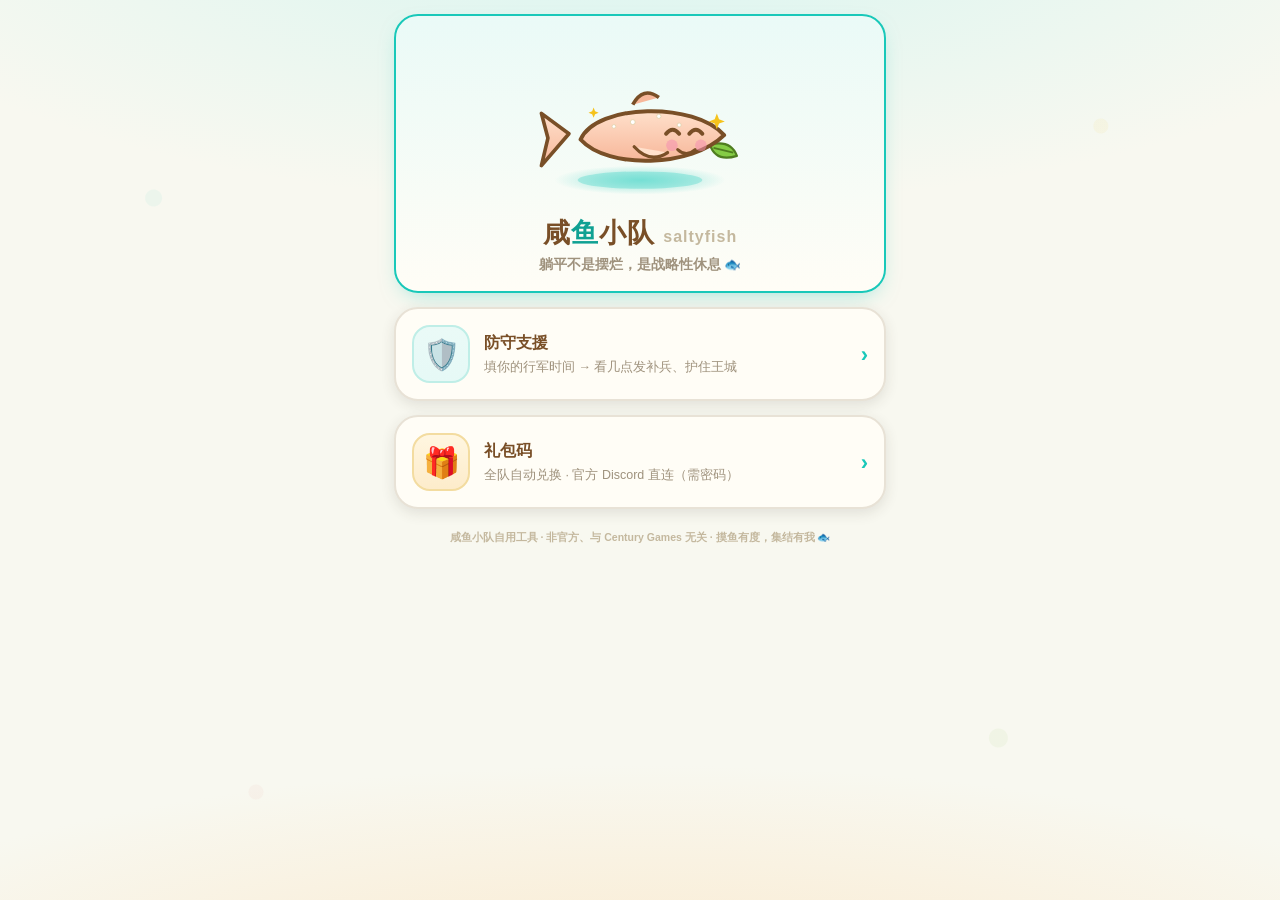
==== commit cf26408c: "v8: saltyfish 重构 — 动森风 + 防守者页(雷达+精确时间轴,DELTA=1) + 搞笑主页 + 礼包码;移除攻城组织页" ====
--- a/index.html
+++ b/index.html
@@ -3,420 +3,108 @@
 <head>
 <meta charset="utf-8">
 <meta name="viewport" content="width=device-width, initial-scale=1, viewport-fit=cover">
-<meta name="theme-color" content="#0E0A05">
+<meta name="theme-color" content="#f8f8f0">
 <meta name="apple-mobile-web-app-capable" content="yes">
-<title>1406rocks · 王城战协同</title>
+<title>咸鱼小队 · saltyfish</title>
 <link rel="stylesheet" href="app.css">
+<style>
+  /* home-only flourishes */
+  .fishfloat{animation:bob 3.6s ease-in-out infinite}
+  @keyframes bob{0%,100%{transform:translateY(0) rotate(-1deg)}50%{transform:translateY(-9px) rotate(1.5deg)}}
+  .blink{animation:blink 4.2s ease-in-out infinite}
+  @keyframes blink{0%,92%,100%{transform:scaleY(1)}95%{transform:scaleY(.15)}}
+  .herofish{text-align:center;padding:6px 0 2px}
+  .squad{font:900 27px/1 var(--font);color:var(--brown);letter-spacing:1px;margin:6px 0 2px;text-align:center}
+  .squad .salt{color:var(--mint-deep)}
+  .quote{text-align:center;color:var(--brown2);font-weight:700;font-size:13.5px;margin-top:8px;min-height:20px}
+  .entry{display:flex;align-items:center;gap:14px;text-decoration:none;color:inherit}
+  .entry .em{width:58px;height:58px;border-radius:18px;flex:0 0 auto;display:flex;align-items:center;justify-content:center;font-size:30px}
+  .entry .em.def{background:linear-gradient(180deg,#eafaf7,var(--mint-bg));border:2px solid #bfeee7}
+  .entry .em.gift{background:linear-gradient(180deg,#fff6e0,#fdeccb);border:2px solid #f3dca0}
+  .entry h2{margin:0 0 2px}
+  .entry .go{margin-left:auto;color:var(--mint);font-size:22px;font-weight:900}
+</style>
 </head>
 <body>
 <div class="wrap">
-  <div class="top">
-    <span class="sig" aria-hidden="true"><svg viewBox="0 0 120 120" width="30" height="30" fill="none">
-      <path d="M60 14 C60 14 84 22 98 22 C98 22 100 60 96 76 C91 95 74 104 60 110 C46 104 29 95 24 76 C20 60 22 22 22 22 C36 22 60 14 60 14 Z" stroke="currentColor" stroke-width="6" stroke-linejoin="round"/>
-      <path d="M60 84 C50 84 43 78 43 69 C43 60 50 56 60 56 C70 56 77 60 77 69 C77 78 70 84 60 84 Z" fill="currentColor"/>
-      <ellipse cx="44" cy="50" rx="5" ry="6.5" fill="currentColor"/><ellipse cx="55" cy="44" rx="5" ry="6.5" fill="currentColor"/>
-      <ellipse cx="66" cy="44" rx="5" ry="6.5" fill="currentColor"/><ellipse cx="77" cy="50" rx="5" ry="6.5" fill="currentColor"/></svg></span>
-    <div><h1 id="brand">1406 ROCKS</h1><div class="sub">王城战 · 全王国跨联盟协同</div></div>
-    <div class="clock"><span id="utc">--:--:--</span><small>UTC · 本地 <span id="loc">--:--:--</span></small></div>
+  <main>
+  <div class="card hero" style="text-align:center">
+    <div class="herofish">
+      <svg class="fishfloat" viewBox="0 0 320 230" width="232" style="max-width:78%;overflow:visible">
+        <defs>
+          <linearGradient id="body" x1="0" y1="0" x2="0" y2="1"><stop offset="0" stop-color="#ffe0cb"/><stop offset="1" stop-color="#f7b79a"/></linearGradient>
+          <radialGradient id="pud" cx="50%" cy="50%" r="50%"><stop offset="0" stop-color="#3dd4c6" stop-opacity=".5"/><stop offset="1" stop-color="#19c8b9" stop-opacity="0"/></radialGradient>
+        </defs>
+        <!-- shadow / puddle -->
+        <ellipse cx="160" cy="196" rx="118" ry="20" fill="url(#pud)"/>
+        <ellipse cx="160" cy="196" rx="86" ry="12" fill="#19c8b9" opacity=".28"/>
+        <!-- leaf -->
+        <g transform="rotate(14 268 150)">
+          <path d="M256 150 q26 -14 40 6 q-26 16 -40 -6 Z" fill="#85cc45" stroke="#4f7d20" stroke-width="3" stroke-linejoin="round"/>
+          <line x1="262" y1="153" x2="290" y2="153" stroke="#4f7d20" stroke-width="2.4"/>
+        </g>
+        <!-- salted fish lying back, relaxed -->
+        <g>
+          <!-- tail -->
+          <path d="M62 132 L24 104 L33 138 L24 176 Z" fill="url(#body)" stroke="#794f27" stroke-width="5" stroke-linejoin="round"/>
+          <!-- body -->
+          <path d="M78 140 C100 90 236 88 276 134 C232 178 116 182 78 140 Z" fill="url(#body)" stroke="#794f27" stroke-width="5.5" stroke-linejoin="round"/>
+          <!-- top fin -->
+          <path d="M150 92 q14 -26 36 -10" fill="#f7b79a" stroke="#794f27" stroke-width="5" stroke-linejoin="round"/>
+          <!-- side fin -->
+          <path d="M152 150 q22 24 46 8" fill="#ffe0cb" stroke="#794f27" stroke-width="4.5" stroke-linecap="round"/>
+          <!-- salt grains -->
+          <g fill="#fff" stroke="#e3d4ad" stroke-width="1.2"><circle cx="150" cy="116" r="3.4"/><circle cx="186" cy="108" r="3"/><circle cx="124" cy="122" r="2.6"/><circle cx="214" cy="120" r="2.8"/></g>
+          <!-- happy closed eyes ^ ^ -->
+          <g class="blink" style="transform-origin:215px 132px">
+            <path d="M196 132 q9 -11 18 0" fill="none" stroke="#794f27" stroke-width="5.5" stroke-linecap="round"/>
+            <path d="M228 132 q9 -11 18 0" fill="none" stroke="#794f27" stroke-width="5.5" stroke-linecap="round"/>
+          </g>
+          <!-- blush -->
+          <circle cx="204" cy="148" r="8" fill="#f48fb1" opacity=".55"/>
+          <circle cx="244" cy="148" r="8" fill="#f48fb1" opacity=".55"/>
+          <!-- content smile -->
+          <path d="M212 154 q12 11 24 0" fill="none" stroke="#794f27" stroke-width="4.2" stroke-linecap="round"/>
+        </g>
+        <!-- sparkles -->
+        <path d="M266 104 l3 8 8 3 -8 3 -3 8 -3 -8 -8 -3 8 -3 Z" fill="#f5c31c"/>
+        <path d="M96 96 l2 5 5 2 -5 2 -2 5 -2 -5 -5 -2 5 -2 Z" fill="#f5c31c"/>
+      </svg>
+    </div>
+    <div class="squad">咸<span class="salt">鱼</span>小队 <span style="font-size:16px;color:var(--brown3)">saltyfish</span></div>
+    <div class="quote" id="quote">躺平不是摆烂，是战略性休息 🐟</div>
   </div>
 
-  <div class="statusbar">
-    <span class="dot" id="netdot"></span><span id="netlab">连接云端中…</span>
-    <span class="admin">
-      <button class="pubbtn hide" id="pubBtn">发布到全王国</button>
-      <button class="lockbtn hide" id="logoutBtn">退出</button>
-      <button class="lockbtn" id="lockBtn">🔒 管理</button>
-    </span>
-  </div>
-  <div class="viewtabs" id="viewtabs">
-    <button data-v="home" class="on">⚔️ 王城战</button>
-    <button data-nav="gift.html">🎁 礼包码</button>
-    <button data-v="admin" class="adminonly">🔧 配置</button>
-  </div>
+  <a class="card entry" href="defense.html">
+    <div class="em def">🛡️</div>
+    <div><h2>防守支援</h2><p class="hint" style="margin:0">填你的行军时间 → 看几点发补兵、护住王城</p></div>
+    <div class="go">›</div>
+  </a>
 
-  <!-- ===================== 玩家主页 ===================== -->
-  <section id="home">
-    <div class="card hero">
-      <div class="herohead"><span class="step">①</span>先填这一个：你到王城的行军时间</div>
-      <div class="herosub">游戏里开一次集结、看一眼到王城的行军时间填进来 —— 下方「补兵时机尺」就会告诉你 <b>该几点发补兵</b>。</div>
-      <div class="mmss"><input id="me_mm" type="number" min="0" value="1"><span class="u">分</span><span class="c">:</span><input id="me_ss" type="number" min="0" max="59" value="20"><span class="u">秒</span><span style="margin-left:auto;font-size:11px;color:var(--t3)">通常 1 分多</span></div>
-    </div>
+  <a class="card entry" href="gift.html">
+    <div class="em gift">🎁</div>
+    <div><h2>礼包码</h2><p class="hint" style="margin:0">全队自动兑换 · 官方 Discord 直连（需密码）</p></div>
+    <div class="go">›</div>
+  </a>
 
-
-    <div class="stage">
-      <span class="cnr tl"></span><span class="cnr tr"></span><span class="cnr bl"></span><span class="cnr br"></span>
-      <svg viewBox="0 0 400 230" id="svg"></svg>
-      <div class="phaselab" id="phaselab"></div>
-    </div>
-    <div class="maplegend"><span>🟡 我方鲸鱼</span><span>🔴 敌方鲸鱼</span><span>🟢 加入者 / 补兵</span><span class="ml-note">图中数字 = 鲸鱼到王城的行军时间</span></div>
-    <div class="ctrl"><button id="pp">⏸</button><input id="scrub" type="range" min="0" max="1000" value="0"></div>
-
-    <details open>
-      <summary>🛡 补兵时机尺（按你的行军算）</summary>
-      <p class="hint">挑当场正在来袭的那条敌鲸，照大字发兵。补兵带纯兵、可加速。</p>
-      <div id="refillPanel"></div>
-    </details>
-
-    <details>
-      <summary>⚔️ 攻城发车顺序 & 分工</summary>
-      <p class="hint">普通玩家不用自己开车——找到你被分配/符合要求的车，看到它开集结就立刻加入。</p>
-      <div class="order" id="orderBox"></div>
-    </details>
-
-    <details class="hide" id="tacticsCard">
-      <summary>📌 本次战术安排</summary>
-      <div id="tacticsView" style="font-size:13.5px;line-height:1.65;white-space:pre-wrap;word-break:break-word;color:var(--tx)"></div>
-    </details>
-
-    <details>
-      <summary>炮塔分配（4 个集结者）</summary>
-      <div id="turretFold" style="padding-bottom:8px"></div>
-      <p class="hint">炮塔车加入是自由的，玩家自己加。</p>
-    </details>
-
-  </section>
-
-
-  <!-- ===================== 管理配置页 ===================== -->
-  <section id="admin" class="hide">
-    <div class="card">
-      <h2><span class="n">1</span>我方相对王城方位</h2>
-      <p class="hint">选我方在王城哪一侧。也决定动画里我方/敌方在哪边。</p>
-      <div class="seg" id="sideSeg"><button data-v="left">左侧</button><button data-v="right" class="on">右侧</button></div>
-    </div>
-
-    <div class="card">
-      <h2><span class="n">2</span>战术安排 & 加入要求（可选）</h2>
-      <p class="hint">一段话写清安排：集合时间、哪个联盟开王城车/炮塔车、语音频道等。留空则主页不显示。</p>
-      <textarea id="tacticsEdit" placeholder="例：12:00 UTC 集合。王城车=钢铁联盟，炮塔车=烈焰联盟。语音对表。"></textarea>
-    </div>
-
-    <div class="card">
-      <h2><span class="n">3</span>王城攻城车（大鲸）</h2>
-      <p class="hint">填每条攻城车的鲸鱼名 + 到王城行军（鲸鱼游戏内开一次集结看一眼报给你）。</p>
-      <div id="whaleList"></div>
-      <button class="add" id="addWhale">＋ 加鲸鱼</button>
-      <div class="preview" id="staggerPreview"></div>
-    </div>
-
-    <div class="card">
-      <h2><span class="n">4</span>炮塔分配（4 个集结者）</h2>
-      <p class="hint">填谁负责"开"这 4 个炮塔车。加入炮塔车自由，不用点名。</p>
-      <div id="turretEdit"></div>
-    </div>
-
-    <div class="card">
-      <h2><span class="n">5</span>敌方鲸鱼（守城补兵基准）</h2>
-      <p class="hint">填对面主攻鲸鱼名 + 到王城行军。玩家据此各自算补兵发兵时刻。敌方集结固定 5:00。</p>
-      <div id="enemyList"></div>
-      <button class="add" id="addEnemy">＋ 加敌鲸</button>
-    </div>
-
-    <button class="btn amber full" id="pubBtn2">发布到全王国</button>
-    <div class="ver" id="verLine"></div>
-  </section>
-
-  <p class="foot">行军时间随距离与加速变化，请游戏内实测。炮塔加成等为社区数据、非官方。本工具为 1406 玩家自制、非官方、与 Century Games 无关。</p>
+  <p class="foot">咸鱼小队自用工具 · 非官方、与 Century Games 无关 · 摸鱼有度，集结有我 🐟</p>
+  </main>
 </div>
-<div class="toast" id="toast"></div>
 
 <script src="app.js"></script>
 <script>
 (function(){
-"use strict";
-var WBASE="https://1406rocks-plan.kingshot1406.workers.dev", API=WBASE+"/plan";
-var GATHER=300, DELTA=2;
-var $=function(i){return document.getElementById(i);}, NS="http://www.w3.org/2000/svg";
-var C={ac:"#E9A82E",ac2:"#FFC558",ok:"#36D17A",bad:"#FF5247",blue:"#5BA8FF",t3:"rgba(250,240,220,.34)",on:"#1A1206"};
-
-var st={ side:"right", tactics:"", castleWhales:[], turretLeaders:["","","",""], enemyWhales:[], giftCodes:[] };
-var admin=false, adminName="", baseUpdatedAt=null, uid=1, view="home";
-var LS_KEY="rocks1406_admin";
-var GIFT_URL="https://ks-giftcode.centurygame.com/";
-
-function newWhale(n,mm,ss,joiners,req){return {id:uid++,name:n||"",mm:mm||0,ss:ss==null?0:ss,joiners:(joiners||[]).slice(),requirement:req||""};}
-function newEnemy(n,mm,ss){return {id:uid++,name:n||"",mm:mm||0,ss:ss==null?0:ss};}
-function march(o){return (o.mm||0)*60+(o.ss||0);}
-function pad(n){return (n<10?"0":"")+n;}
-function fmt(s){s=Math.round(s);var g=s<0?"-":"";s=Math.abs(s);var m=Math.floor(s/60);s%=60;return g+(m>0?m+"分":"")+(s<10&&m>0?"0":"")+s+"秒";}
-function mmss(s){s=Math.max(0,Math.round(s));return Math.floor(s/60)+":"+pad(s%60);}
-function clk(ms){var d=new Date(ms);return pad(d.getUTCHours())+":"+pad(d.getUTCMinutes())+":"+pad(d.getUTCSeconds());}
-function esc(s){return (s||"").replace(/&/g,"&amp;").replace(/"/g,"&quot;").replace(/</g,"&lt;");}
-function toast(t){var el=$("toast");el.textContent=t;el.classList.add("show");setTimeout(function(){el.classList.remove("show");},2200);}
-
-/* ---------- compute: attack stagger ---------- */
-function computeStagger(){
-  var rows=st.castleWhales.map(function(w){return {whale:w,march:march(w)};}).sort(function(a,b){return b.march-a.march;});
-  var base=rows.length?rows[0].march:0;
-  return rows.map(function(r,i){
-    var warn=r.march<=0?"行军未填":(r.march>600?"行军可能填错(>10分)":"");
-    return {whale:r.whale,march:r.march,delay:base-r.march,openOrder:i,warn:warn};
-  });
-}
-
-/* ---------- compute: refill cue per enemy ---------- */
-function refillCue(enemy,myMarchSec){
-  var Em=march(enemy), R=myMarchSec;
-  if(R<=0) return {ready:false,text:"先填你的行军时间"};
-  var gatherRemain=R-Em-DELTA;
-  if(gatherRemain>0) return {ready:true,mode:"gather",text:"他集结剩 "+mmss(gatherRemain)+" 时发兵"};
-  var incoming=R-DELTA;
-  if(incoming<=0) return {ready:true,mode:"now",text:"他发车后立刻发（你很快）"};
-  return {ready:true,mode:"incoming",text:"他发车后、来袭落地倒计时 "+mmss(incoming)+" 时发兵"};
-}
-
-/* ---------- cloud ---------- */
-function serialize(){return {v:6,side:st.side,tactics:st.tactics,
-  castleWhales:st.castleWhales.map(function(w){return {name:w.name,mm:w.mm,ss:w.ss,joiners:w.joiners,requirement:w.requirement};}),
-  turretLeaders:st.turretLeaders.slice(0,4),
-  enemyWhales:st.enemyWhales.map(function(e){return {name:e.name,mm:e.mm,ss:e.ss};}),
-  giftCodes:st.giftCodes.map(function(g){return {code:(g.code||"").trim(),label:g.label||"",expires:g.expires||""};}).filter(function(g){return g.code;})};}
-function applyPlan(p){ if(!p||p.v!==6) return false;
-  st.side=p.side==="left"?"left":"right"; st.tactics=p.tactics||"";
-  st.castleWhales=(p.castleWhales||[]).map(function(w){return newWhale(w.name,w.mm,w.ss,w.joiners||[],w.requirement||"");});
-  st.turretLeaders=[0,1,2,3].map(function(i){return (p.turretLeaders&&p.turretLeaders[i])||"";});
-  st.enemyWhales=(p.enemyWhales||[]).map(function(e){return newEnemy(e.name,e.mm,e.ss);});
-  st.giftCodes=(p.giftCodes||[]).map(function(g){return {code:(g.code||"").trim(),label:g.label||"",expires:g.expires||""};});
-  return true; }
-function seedDefaults(){ if(!st.castleWhales.length) st.castleWhales=[newWhale("鲸a",1,30,[],"TG5 步兵营"),newWhale("鲸b",1,15,[],"")];
-  if(!st.enemyWhales.length) st.enemyWhales=[newEnemy("敌A",1,10),newEnemy("敌B",0,50)];
-  if(!st.giftCodes.length) st.giftCodes=[{code:"PICNIC2026",label:"",expires:""},{code:"AJISAI26JP",label:"",expires:""}]; }
-function setNet(s,t){$("netdot").className="dot"+(s?(" "+s):"");$("netlab").textContent=t;}
-function showVer(by,at){$("verLine").textContent=at?("当前版本："+(by||"—")+" 于 "+clk(Date.parse(at))+" UTC 发布"):"尚未发布过";}
-function loadPlan(){ setNet("","连接云端中…");
-  fetch(API,{cache:"no-store"}).then(function(r){return r.json();}).then(function(o){
-    if(o&&o.plan&&applyPlan(o.plan)){ baseUpdatedAt=o.updatedAt;
-      setNet("live","已连接 · "+(o.updatedBy||"—")+" 于 "+(o.updatedAt?clk(Date.parse(o.updatedAt))+" UTC":"—")+" 发布"); showVer(o.updatedBy,o.updatedAt); }
-    else { setNet("live","已连接 · 暂无发布，使用默认"); seedDefaults(); showVer(null,null); }
-    rebuild();
-  }).catch(function(){ setNet("off","离线 · 使用本地默认"); seedDefaults(); showVer(null,null); rebuild(); }); }
-function publishPlan(){ if(!admin) return; var b=$("pubBtn"),b2=$("pubBtn2"); b.disabled=true;b2.disabled=true;
-  fetch(API,{method:"POST",headers:{"Content-Type":"application/json"},
-    body:JSON.stringify({password:getPw(),name:adminName,plan:serialize(),baseUpdatedAt:baseUpdatedAt})})
-   .then(function(r){return r.json().then(function(j){return {s:r.status,j:j};});})
-   .then(function(res){ b.disabled=false;b2.disabled=false;
-     if(res.s===200&&res.j.ok){ baseUpdatedAt=res.j.updatedAt; setNet("live","已连接 · "+(res.j.updatedBy||"—")+" 于 "+clk(Date.parse(res.j.updatedAt))+" UTC 发布"); showVer(res.j.updatedBy,res.j.updatedAt); toast("已发布 ✓ 全王国刷新即看到"); }
-     else if(res.s===409){ var who=(res.j.current&&res.j.current.updatedBy)||"有人"; if(confirm(who+" 刚发布了新版。覆盖？（取消=放弃，建议刷新）")){ baseUpdatedAt=res.j.current?res.j.current.updatedAt:baseUpdatedAt; publishPlan(); } else toast("已取消，请刷新查看最新"); }
-     else toast(res.j.error==="wrong password"?"密码错误":"发布失败"); })
-   .catch(function(){ b.disabled=false;b2.disabled=false; toast("网络错误，发布失败"); }); }
-
-/* ---------- auth ---------- */
-function loadAuth(){ try{ var s=JSON.parse(localStorage.getItem(LS_KEY)||"null"); if(s&&s.name) adminName=s.name; }catch(e){} admin=!!getPw(); }
-function doLogin(){ var pw=prompt("管理密码："); if(pw==null) return;
-  verifyPw(pw).then(function(ok){ if(!ok){ toast("密码错误"); return; } setPw(pw); admin=true;
-    var nm=(prompt("你的名字（用于署名）：")||adminName||"").trim().slice(0,24); adminName=nm;
-    try{ localStorage.setItem(LS_KEY,JSON.stringify({ok:true,name:nm})); }catch(e){}
-    view="admin"; applyAdminUI(); toast("已进入管理 · "+(nm||"匿名")); }); }
-function doLogout(){ admin=false; clearPw(); try{localStorage.removeItem(LS_KEY);}catch(e){} view="home"; applyAdminUI(); toast("已退出管理"); }
-function showView(v){ if(v==="admin"&&!admin) v="home";
-  view=v;
-  $("home").classList.toggle("hide",v!=="home");
-  $("admin").classList.toggle("hide",v!=="admin");
-  $("viewtabs").querySelectorAll("[data-v]").forEach(function(b){b.classList.toggle("on",b.getAttribute("data-v")===v);});
-  window.scrollTo(0,0);
-}
-function applyAdminUI(){
-  $("pubBtn").classList.toggle("hide",!admin);
-  $("logoutBtn").classList.toggle("hide",!admin);
-  $("lockBtn").classList.toggle("hide",admin);
-  var cfg=$("viewtabs").querySelector('[data-v="admin"]'); if(cfg) cfg.style.display=admin?"block":"none"; // 配置 tab only for admin
-  if(!admin && view==="admin") view="home";
-  showView(view);
-  rebuild();
-}
-
-/* ---------- render: home ---------- */
-function myMarchSec(){ return (+$("me_mm").value||0)*60+(+$("me_ss").value||0); }
-function renderRefillPanel(){ var box=$("refillPanel"); box.innerHTML="";
-  if(!st.enemyWhales.length){ box.innerHTML='<p class="hint">管理员尚未发布敌方鲸鱼；战时可口头报点。</p>'; return; }
-  var my=myMarchSec();
-  st.enemyWhales.forEach(function(e){ var c=refillCue(e,my); var el=document.createElement("div"); el.className="erow";
-    el.innerHTML='<div class="et"><b>'+(esc(e.name)||"敌鲸")+'</b> 集结5:00 · 行军 '+mmss(march(e))+'</div>'+
-      '<div class="cue">'+(c.ready?esc(c.text):'<span style="color:var(--t3)">'+esc(c.text)+'</span>')+'</div>'+
-      (c.ready?'<div class="note">补兵在他落地后≈'+DELTA+'秒到，正好补满 ✓</div>':'');
-    box.appendChild(el); }); }
-function renderOrder(){
-  var rows=computeStagger(), ob=$("orderBox");
-  if(!rows.length){ ob.innerHTML='<span class="hint">管理员尚未发布攻城车。</span>'; return; }
-  var baseName=esc((rows[0].whale.name)||"最远车");
-  ob.innerHTML=rows.map(function(r,i){
-    var w=r.whale;
-    var jn=(w.joiners&&w.joiners.length)?(' · 加入者：'+w.joiners.map(esc).join("、")):'';
-    var req=(w.requirement&&w.requirement.trim())?(' · <span style="color:var(--ac2)">要求：'+esc(w.requirement)+'</span>'):'';
-    var warn=r.warn?(' <span style="color:var(--bad)">⚠'+r.warn+'</span>'):'';
-    return (i+1)+'. <b>'+(esc(w.name)||("车"+(i+1)))+'</b> 行军'+mmss(r.march)+' · '+(r.delay===0?'最先开集结':(baseName+' 集结后 '+mmss(r.delay)+' 开'))+jn+req+warn;
-  }).join("<br>");
-}
-function renderTactics(){ var c=$("tacticsCard"); if(st.tactics&&st.tactics.trim()){ c.classList.remove("hide"); $("tacticsView").textContent=st.tactics; } else c.classList.add("hide"); }
-function structIcon(i){ return i===0
-  ? '<svg width="16" height="16" viewBox="0 0 24 24" fill="none" stroke="'+C.ac+'" stroke-width="2"><path d="M3 21V8l4-3 5 3 5-3 4 3v13z"/><path d="M9 21v-5h6v5"/></svg>'
-  : '<svg width="16" height="16" viewBox="0 0 24 24" fill="none" stroke="'+C.blue+'" stroke-width="2"><path d="M8 21V5l4-2 4 2v16M6 21h12M9 9h6M9 13h6"/></svg>'; }
-function renderTurretFold(){ var box=$("turretFold"); box.innerHTML="";
-  st.turretLeaders.forEach(function(h,i){ var el=document.createElement("div"); el.className="struct";
-    el.innerHTML='<div class="ico">'+structIcon(i+1)+'</div><div class="nm">炮塔 '+(i+1)+'</div><div class="ph">'+(h?esc(h):'<span style="color:var(--t3)">未分配</span>')+'</div>';
-    box.appendChild(el); }); }
-function renderHome(){ renderRefillPanel(); renderOrder(); renderTactics(); renderTurretFold(); }
-
-/* ---------- render: admin ---------- */
-function seg(id,val){var s=$(id);if(s)s.querySelectorAll("button").forEach(function(b){b.classList.toggle("on",b.getAttribute("data-v")===String(val));});}
-function renderWhales(){ var box=$("whaleList"); box.innerHTML="";
-  st.castleWhales.forEach(function(w,idx){ var el=document.createElement("div"); el.className="whale";
-    var chips=w.joiners.map(function(j,ji){return '<span class="chip">'+esc(j)+' <b data-j="'+ji+'">×</b></span>';}).join("");
-    el.innerHTML='<div class="r1"><input class="nm" placeholder="鲸鱼名" value="'+esc(w.name)+'" data-k="name">'+
-      '<span class="mmss"><input type="number" min="0" value="'+w.mm+'" data-k="mm" style="width:44px;text-align:center;font-family:var(--mono)"><span class="u">分</span><span class="c">:</span>'+
-      '<input type="number" min="0" max="59" value="'+pad(w.ss)+'" data-k="ss" style="width:44px;text-align:center;font-family:var(--mono)"><span class="u">秒</span></span>'+
-      '<button class="del">×</button></div>'+
-      '<div class="jlab">加入者（输名字→加入，可删）：</div>'+
-      '<div class="chips">'+chips+'</div>'+
-      '<div class="addj"><input placeholder="输入加入者名字" data-addj="1"><button data-add="1">＋ 加入</button></div>'+
-      '<div class="orreq"><div class="t">或：懒得点名就写个要求 ↓</div><input placeholder="如：TG5 步兵营" value="'+esc(w.requirement)+'" data-k="requirement"></div>';
-    el.addEventListener("input",function(e){var k=e.target.getAttribute("data-k");if(!k)return;var v=e.target.value;
-      if(k==="mm")v=Math.max(0,+v||0); if(k==="ss")v=Math.min(59,Math.max(0,+v||0)); w[k]=v; renderStagger(); renderHome(); });
-    el.querySelector(".del").addEventListener("click",function(){st.castleWhales.splice(idx,1);renderWhales();renderStagger();rebuildStage();renderHome();});
-    el.querySelector("[data-add]").addEventListener("click",function(){var inp=el.querySelector("[data-addj]");var nm=(inp.value||"").trim();if(!nm)return;w.joiners.push(nm);inp.value="";renderWhales();renderHome();});
-    el.querySelectorAll(".chip b").forEach(function(x){x.addEventListener("click",function(){w.joiners.splice(+x.getAttribute("data-j"),1);renderWhales();renderHome();});});
-    box.appendChild(el); });
-}
-function renderStagger(){ var rows=computeStagger(); var p=$("staggerPreview");
-  if(!rows.length){ p.textContent="发车顺序预览：先加鲸鱼。"; return; }
-  p.innerHTML="📺 发车顺序预览（玩家端动画会显示）：<br>"+rows.map(function(r,i){return (r.delay===0?("<b>"+(esc(r.whale.name)||"车1")+" 先开</b>"):((esc(r.whale.name)||("车"+(i+1)))+" 晚 "+mmss(r.delay)+" 开"))+(r.warn?(" ⚠"+r.warn):"");}).join(" → ")+"。集结准备统一 5:00。"; }
-function renderTurretEdit(){ var box=$("turretEdit"); box.innerHTML="";
-  st.turretLeaders.forEach(function(h,i){ var el=document.createElement("div"); el.className="struct";
-    el.innerHTML='<div class="ico">'+structIcon(i+1)+'</div><div class="nm">炮塔 '+(i+1)+'</div><input value="'+esc(h)+'" placeholder="谁开这个炮塔车">';
-    el.querySelector("input").addEventListener("input",function(e){st.turretLeaders[i]=e.target.value;renderHome();});
-    box.appendChild(el); }); }
-function renderEnemies(){ var box=$("enemyList"); box.innerHTML="";
-  st.enemyWhales.forEach(function(en,idx){ var el=document.createElement("div"); el.className="foe";
-    el.innerHTML='<div class="r1"><input class="nm" placeholder="敌方鲸鱼名" value="'+esc(en.name)+'" data-k="name">'+
-      '<span class="mmss"><input type="number" min="0" value="'+en.mm+'" data-k="mm" style="width:44px;text-align:center;font-family:var(--mono)"><span class="u">分</span><span class="c">:</span>'+
-      '<input type="number" min="0" max="59" value="'+pad(en.ss)+'" data-k="ss" style="width:44px;text-align:center;font-family:var(--mono)"><span class="u">秒</span></span>'+
-      '<button class="del">×</button></div>';
-    el.addEventListener("input",function(e){var k=e.target.getAttribute("data-k");if(!k)return;var v=e.target.value;
-      if(k==="mm")v=Math.max(0,+v||0); if(k==="ss")v=Math.min(59,Math.max(0,+v||0)); en[k]=v; rebuildStage(); renderHome(); });
-    el.querySelector(".del").addEventListener("click",function(){st.enemyWhales.splice(idx,1);renderEnemies();rebuildStage();renderHome();});
-    box.appendChild(el); }); }
-function renderAdmin(){ seg("sideSeg",st.side); $("tacticsEdit").value=st.tactics; renderWhales(); renderStagger(); renderTurretEdit(); renderEnemies(); }
-
-function rebuild(){ renderHome(); if(admin) renderAdmin(); rebuildStage(); }
-
-/* ===================== battle animation ===================== */
-var svgEl, cx=196, cy=104, anim=null;
-function E(t,a){var e=document.createElementNS(NS,t);for(var k in a)e.setAttribute(k,a[k]);return e;}
-function lerp(a,b,p){return a+(b-a)*p;} function cl(x){return x<0?0:x>1?1:x;} function sg(t,a,b){return cl((t-a)/(b-a));}
-function buildStageBase(){ svgEl=$("svg"); svgEl.innerHTML="";
-  svgEl.appendChild(E("circle",{cx:cx,cy:cy,r:90,fill:"none",stroke:"#2a2414","stroke-width":1}));
-  svgEl.appendChild(E("circle",{cx:cx,cy:cy,r:58,fill:"none",stroke:"#2a2414","stroke-width":1}));
-  [[cx-40,cy-38],[cx+40,cy-38],[cx-40,cy+38],[cx+40,cy+38]].forEach(function(p){svgEl.appendChild(E("rect",{x:p[0]-5,y:p[1]-5,width:10,height:10,rx:2,fill:"#1b1710",stroke:C.blue,"stroke-width":1.4}));});
-}
-function rebuildStage(){ if(!svgEl) buildStageBase(); else svgEl.innerHTML="";
-  buildStageBase();
-  var dir=st.side==="left"?-1:1;
-  // castle
-  anim={dir:dir};
-  anim.castle=E("rect",{x:cx-16,y:cy-14,width:32,height:28,rx:3,fill:"#3a3320",stroke:"#7d7350","stroke-width":2}); svgEl.appendChild(anim.castle);
-  svgEl.appendChild(E("rect",{x:cx-16,y:cy-20,width:6,height:7,fill:"#7d7350"}));svgEl.appendChild(E("rect",{x:cx-3,y:cy-20,width:6,height:7,fill:"#7d7350"}));svgEl.appendChild(E("rect",{x:cx+10,y:cy-20,width:6,height:7,fill:"#7d7350"}));
-  svgEl.appendChild(E("rect",{x:cx-26,y:cy+22,width:52,height:7,rx:3.5,fill:"#1b1710",stroke:"#333"}));
-  anim.bar=E("rect",{x:cx-25,y:cy+23,width:50,height:5,rx:2.5,fill:C.ok}); svgEl.appendChild(anim.bar);
-  anim.imp=E("circle",{cx:cx,cy:cy,r:16,fill:"none",stroke:C.ac2,"stroke-width":3,opacity:0}); svgEl.appendChild(anim.imp);
-  anim.glow=E("circle",{cx:cx,cy:cy,r:26,fill:"none",stroke:C.ok,"stroke-width":2,opacity:0}); svgEl.appendChild(anim.glow);
-  // barracks our side
-  var bx=cx+dir*150; anim.bx=bx; anim.by=cy;
-  svgEl.appendChild(E("rect",{x:bx-7,y:cy-7,width:14,height:14,rx:2,fill:"#1b1710",stroke:C.ok,"stroke-width":1.4}));
-  // schedule
-  var W=st.castleWhales.map(function(w){return {w:w,m:march(w)};}).filter(function(x){return x.m>0;});
-  if(!W.length) W=[{w:{name:"鲸a"},m:90}];
-  W.sort(function(a,b){return b.m-a.m;});
-  var base=W[0].m, S=2600/Math.max(base,1), GD=2200, landAll=base*S+GD, n=W.length;
-  anim.landAll=landAll;
-  anim.whales=W.map(function(x,i){
-    var frac=n===1?0.5:i/(n-1);
-    var px=cx+dir*(58+(x.m/base)*116), py=cy+(frac-0.5)*(n>1?112:0);
-    var g={m:x.m,name:x.w.name||("鲸"+(i+1)),px:px,py:py,openAt:(base-x.m)*S,gEnd:(base-x.m)*S+GD,land:landAll};
-    g.line=E("line",{x1:px,y1:py,x2:cx,y2:cy,stroke:C.ac,"stroke-width":1,"stroke-dasharray":"2 4",opacity:.16}); svgEl.appendChild(g.line);
-    g.ring=E("circle",{cx:px,cy:py,r:12,fill:"none",stroke:C.ac2,"stroke-width":2.4,opacity:0,"stroke-dasharray":(2*Math.PI*12).toFixed(1)}); svgEl.appendChild(g.ring);
-    g.join=[0,1,2].map(function(){var d=E("circle",{cx:px,cy:py,r:2.6,fill:C.ok,opacity:0});svgEl.appendChild(d);return d;});
-    g.dot=E("circle",{cx:px,cy:py,r:8.5,fill:C.ac}); svgEl.appendChild(g.dot);
-    g.txt=E("text",{x:px,y:py+3,"text-anchor":"middle",fill:C.on,"font-size":8.5,"font-weight":800}); g.txt.textContent=g.name.slice(0,2); svgEl.appendChild(g.txt);
-    g.lbl=E("text",{x:px,y:py-15,"text-anchor":"middle",fill:"#cbb98a","font-size":9,"font-weight":600}); g.lbl.textContent="行军"+mmss(x.m); svgEl.appendChild(g.lbl);
-    return g;
-  });
-  var Ed=st.enemyWhales.map(function(e){return {e:e,m:march(e)};}); if(!Ed.length) Ed=[{e:{name:"敌A"},m:70}];
-  var ne=Ed.length, Emax=Math.max.apply(null,Ed.map(function(x){return x.m;}).concat([1]));
-  anim.enemies=Ed.map(function(x,i){
-    var frac=ne===1?0.5:i/(ne-1);
-    var ex=cx-dir*(58+(x.m/Emax)*100), ey=cy+(frac-0.5)*(ne>1?120:0);
-    var en={m:x.m,name:x.e.name||("敌"+(i+1)),ex:ex,ey:ey,land:landAll+900+i*1300};
-    en.refillArrive=en.land+350; en.refillLaunch=en.refillArrive-900;
-    en.dot=E("circle",{cx:ex,cy:ey,r:8.5,fill:C.bad,opacity:0}); svgEl.appendChild(en.dot);
-    en.txt=E("text",{x:ex,y:ey+3,"text-anchor":"middle",fill:"#fff","font-size":8,"font-weight":800,opacity:0}); en.txt.textContent=en.name.slice(0,2); svgEl.appendChild(en.txt);
-    en.cd=E("text",{x:ex,y:ey-11,"text-anchor":"middle",fill:"#ff8a82","font-size":9,"font-weight":700,opacity:0}); svgEl.appendChild(en.cd);
-    en.burst=[0,1,2,3,4].map(function(){var d=E("circle",{cx:anim.bx,cy:anim.by,r:2.6,fill:C.ok,opacity:0});svgEl.appendChild(d);return d;});
-    return en;
-  });
-  var lastE=anim.enemies[anim.enemies.length-1];
-  anim.T=lastE.refillArrive+1300;
-}
-function barVal(t){ if(t<anim.landAll) return 0; var v=1;
-  anim.enemies.forEach(function(en){ if(t>=en.land) v-=0.45; if(t>=en.refillArrive) v+=0.45; });
-  return cl(v); }
-function renderAnim(t){ if(!anim) return; var dir=anim.dir;
-  var ph; if(t<anim.landAll-200) ph="① 错峰开集结（远的先开）+ 加入"; else if(t<anim.landAll+700) ph="② 同步命中 · 拿下王城 ✅"; else { ph="③ 敌方来袭 → ④ 卡间隙补满 ★"; }
-  $("phaselab").textContent=ph;
-  var ours=t>=anim.landAll; anim.castle.setAttribute("fill",ours?"#3a2f12":"#3a3320"); anim.castle.setAttribute("stroke",ours?C.ac:"#7d7350");
-  anim.whales.forEach(function(g){
-    var lblOp=cl(1-sg(t,anim.landAll-900,anim.landAll-300)); g.lbl.setAttribute("opacity",t<g.openAt?0.45:lblOp); g.line.setAttribute("opacity",t<g.land?0.16:0);
-    if(t<g.openAt){ g.dot.setAttribute("opacity",.35);g.txt.setAttribute("opacity",.35);g.ring.setAttribute("opacity",0); setPos(g.dot,g.px,g.py);setPos(g.txt,g.px,g.py+3); g.join.forEach(function(j){j.setAttribute("opacity",0);}); }
-    else if(t<g.gEnd){ g.dot.setAttribute("opacity",1);g.txt.setAttribute("opacity",1); var gp=sg(t,g.openAt,g.gEnd); g.ring.setAttribute("opacity",.95); g.ring.setAttribute("stroke-dashoffset",((2*Math.PI*12)*(1-gp)).toFixed(1));
-      setPos(g.dot,g.px,g.py);setPos(g.txt,g.px,g.py+3);
-      g.join.forEach(function(j,k){var js=g.openAt+150+k*350,jp=sg(t,js,js+600);j.setAttribute("opacity",jp>0&&jp<1?.95:0);setPos(j,lerp(g.px+30+k*7,g.px,jp),lerp(g.py-24+k*15,g.py,jp));}); }
-    else if(t<g.land){ g.ring.setAttribute("opacity",0); g.join.forEach(function(j){j.setAttribute("opacity",0);}); var mp=sg(t,g.gEnd,g.land); g.dot.setAttribute("opacity",1);g.txt.setAttribute("opacity",1);
-      var x=lerp(g.px,cx,mp),y=lerp(g.py,cy,mp); setPos(g.dot,x,y);setPos(g.txt,x,y+3); }
-    else { g.dot.setAttribute("opacity",0);g.txt.setAttribute("opacity",0);g.ring.setAttribute("opacity",0); }
-  });
-  if(t>=anim.landAll&&t<anim.landAll+700){ var ip=sg(t,anim.landAll,anim.landAll+700); anim.imp.setAttribute("stroke",C.ac2);anim.imp.setAttribute("opacity",1-ip);anim.imp.setAttribute("r",16+ip*36); } else anim.imp.setAttribute("opacity",0);
-  anim.enemies.forEach(function(en){
-    if(t>=en.land-1800&&t<en.land){ var ep=sg(t,en.land-1800,en.land); en.dot.setAttribute("opacity",1);en.txt.setAttribute("opacity",1); var x=lerp(en.ex,cx,ep),y=lerp(en.ey,cy,ep); setPos(en.dot,x,y);setPos(en.txt,x,y+3);
-      en.cd.setAttribute("opacity",1);setPos(en.cd,x,y-11);en.cd.textContent="落地 "+((en.land-t)/1000).toFixed(1)+"s"; }
-    else { en.dot.setAttribute("opacity",0);en.txt.setAttribute("opacity",0);en.cd.setAttribute("opacity",0); }
-    if(t>=en.land&&t<en.land+450){ var rp=sg(t,en.land,en.land+450); anim.imp.setAttribute("stroke",C.bad);anim.imp.setAttribute("opacity",1-rp);anim.imp.setAttribute("r",14+rp*26); }
-    var on=t>=en.refillLaunch&&t<en.refillArrive; en.burst.forEach(function(d,k){ if(on){var p=sg(t,en.refillLaunch,en.refillArrive);var ox=(k%3-1)*7,oy=(Math.floor(k/3)-0.5)*9;d.setAttribute("opacity",.95);setPos(d,lerp(anim.bx+ox,cx+ox,p),lerp(anim.by+oy,cy+oy,p));}else d.setAttribute("opacity",0); });
-    if(t>=en.refillArrive-150&&t<en.refillArrive+400){ var gp2=0.5+0.5*Math.sin(t/40); anim.glow.setAttribute("opacity",.5+.4*gp2); anim.glow.setAttribute("r",24+4*gp2); }
-  });
-  if(!anim.enemies.some(function(en){return t>=en.refillArrive-150&&t<en.refillArrive+400;})) anim.glow.setAttribute("opacity",0);
-  anim.bar.setAttribute("width",(50*barVal(t)).toFixed(1)); anim.bar.setAttribute("fill",barVal(t)<0.7?C.ac:C.ok);
-}
-function setPos(el,x,y){ if(el.tagName==="text"){el.setAttribute("x",x);el.setAttribute("y",y);} else {el.setAttribute("cx",x);el.setAttribute("cy",y);} }
-
-/* playback */
-var tNow=0,playing=true,lastTs=null;
-function frame(ts){ if(lastTs==null)lastTs=ts; var dt=ts-lastTs; lastTs=ts; if(!anim){requestAnimationFrame(frame);return;}
-  if(playing){ tNow=(tNow+dt)%anim.T; var sc=$("scrub"); sc.max=Math.round(anim.T); sc.value=Math.round(tNow); }
-  renderAnim(tNow); requestAnimationFrame(frame); }
-
-/* ---------- clock ---------- */
-function tick(){var d=new Date();$("utc").textContent=pad(d.getUTCHours())+":"+pad(d.getUTCMinutes())+":"+pad(d.getUTCSeconds());
-  $("loc").textContent=pad(d.getHours())+":"+pad(d.getMinutes())+":"+pad(d.getSeconds());var h=d.getUTCHours();
-  var cs=$("cstat"); if(cs) cs.textContent=(h>=12&&h<18)?"城堡战进行中":(h>=10&&h<22)?"战斗阶段中":"未开始";}
-
-/* ---------- wire ---------- */
-$("lockBtn").addEventListener("click",doLogin);
-$("logoutBtn").addEventListener("click",doLogout);
-$("pubBtn").addEventListener("click",publishPlan);
-$("pubBtn2").addEventListener("click",publishPlan);
-$("viewtabs").addEventListener("click",function(e){var b=e.target.closest("[data-v],[data-nav]");if(!b)return;var nav=b.getAttribute("data-nav");if(nav){location.href=nav;return;}showView(b.getAttribute("data-v"));});
-$("sideSeg").addEventListener("click",function(e){var b=e.target.closest("[data-v]");if(!b||!admin)return;st.side=b.getAttribute("data-v");seg("sideSeg",st.side);rebuildStage();renderHome();});
-$("tacticsEdit").addEventListener("input",function(){st.tactics=this.value;renderTactics();});
-$("addWhale").addEventListener("click",function(){st.castleWhales.push(newWhale("",1,0,[],""));renderWhales();renderStagger();rebuildStage();renderHome();});
-$("addEnemy").addEventListener("click",function(){st.enemyWhales.push(newEnemy("",1,0));renderEnemies();rebuildStage();renderHome();});
-["me_mm","me_ss"].forEach(function(id){$(id).addEventListener("input",function(){renderRefillPanel();});});
-$("scrub").addEventListener("input",function(){playing=false;$("pp").textContent="▶";tNow=+$("scrub").value;renderAnim(tNow);});
-$("pp").addEventListener("click",function(){playing=!playing;$("pp").textContent=playing?"⏸":"▶";lastTs=null;});
-
-/* ---------- init ---------- */
-buildStageBase();
-loadAuth(); applyAdminUI(); loadPlan();
-tick(); setInterval(tick,500);
-requestAnimationFrame(frame);
+  var quotes=[
+    "躺平不是摆烂，是战略性休息 🐟",
+    "打不过就一起躺，集结照样支棱 💪",
+    "我们不生产战力，只是盐的搬运工 🧂",
+    "今天也是想被腌入味的一天",
+    "平时咸鱼，战时神兵 ⚔️",
+    "保护集结？那必须支棱起来！"
+  ];
+  var i=0, q=document.getElementById("quote");
+  setInterval(function(){ i=(i+1)%quotes.length; q.style.opacity=0;
+    setTimeout(function(){ q.textContent=quotes[i]; q.style.transition="opacity .4s"; q.style.opacity=1; },300); }, 3600);
 })();
 </script>
 </body>
--- a/app.css
+++ b/app.css
@@ -1,243 +1,197 @@
+/* ============================================================
+   saltyfish — animal-island (动森) cozy theme · shared by all pages
+   Palette/feel inspired by github.com/guokaigdg/animal-island-ui
+   ============================================================ */
 :root{
-    --bg:#0E0A05;--surface:#1A1308;--surface-hi:#241A0D;--surface2:#221910;
-    --line:rgba(236,178,74,.15);--gold-line:rgba(236,174,54,.34);
-    --tx:#F6ECD6;--t2:rgba(246,236,214,.66);--t3:rgba(246,236,214,.36);
-    --ac:#ECAE36;--ac2:#FFD27A;--acb:rgba(236,174,54,.14);--ac-on:#1A1206;
-    --ok:#3FD089;--ok-bg:rgba(63,208,137,.14);--bad:#FF5A4D;--bad-bg:rgba(255,90,77,.13);
-    --blue:#7FB4EA;--blue-bg:rgba(127,180,234,.14);
-    --font:-apple-system,BlinkMacSystemFont,system-ui,"PingFang SC","Helvetica Neue",sans-serif;
-    --mono:ui-monospace,"SF Mono","Menlo",monospace;
-    --shadow:0 14px 30px -20px rgba(0,0,0,.9);
-  }
-  *{box-sizing:border-box;-webkit-tap-highlight-color:transparent}
-  html,body{margin:0}
-  body{
-    background:
-      radial-gradient(135% 62% at 50% -12%, rgba(96,68,22,.40), transparent 58%),
-      radial-gradient(120% 55% at 50% 118%, rgba(64,42,16,.30), transparent 72%),
-      var(--bg);
-    color:var(--tx);font-family:var(--font);font-size:16px;line-height:1.45;letter-spacing:-.1px;
-    -webkit-font-smoothing:antialiased;text-rendering:optimizeLegibility;
-    padding:env(safe-area-inset-top) 0 env(safe-area-inset-bottom);min-height:100vh}
-  /* command-grid + vignette atmosphere */
-  body::before{content:"";position:fixed;inset:0;z-index:0;pointer-events:none;opacity:.6;
-    background-image:
-      repeating-linear-gradient(0deg, rgba(236,174,54,.035) 0 1px, transparent 1px 46px),
-      repeating-linear-gradient(90deg, rgba(236,174,54,.03) 0 1px, transparent 1px 46px);
-    -webkit-mask-image:radial-gradient(120% 90% at 50% 30%, #000 35%, transparent 85%);
-    mask-image:radial-gradient(120% 90% at 50% 30%, #000 35%, transparent 85%)}
-  body::after{content:"";position:fixed;inset:0;z-index:0;pointer-events:none;
-    background:radial-gradient(125% 85% at 50% 38%, transparent 52%, rgba(0,0,0,.55))}
-  .wrap{position:relative;z-index:1;max-width:520px;margin:0 auto;padding:14px 14px 52px}
-  .tnum{font-variant-numeric:tabular-nums;font-feature-settings:"tnum" 1}
+  --mint:#19c8b9; --mint-hi:#3dd4c6; --mint-deep:#0fa193; --mint-bg:#e6f9f6;
+  --green:#6fba2c; --green-hi:#85cc45; --green-deep:#5a9e1e;
+  --yellow:#f5c31c; --yellow-hi:#f7d04a;
+  --coral:#e05a5a; --coral-hi:#e87878; --coral-bg:#fde8e6;
+  --pink:#f48fb1;
+  --brown:#794f27; --brown2:#9f927d; --brown3:#c4b89e;
+  --line:#e8e2d6; --line-hi:#d8cfb9;
+  --cream:#f8f8f0; --cream2:#f0e8d8; --paper:#fffdf6;
+  --shadow-sm:0 2px 4px rgba(61,52,40,.07);
+  --shadow:0 4px 14px rgba(61,52,40,.12);
+  --shadow-lg:0 10px 28px rgba(61,52,40,.16);
+  --r-sm:14px; --r:18px; --r-lg:24px;
+  --font:ui-rounded,"SF Pro Rounded","Nunito","Quicksand",-apple-system,BlinkMacSystemFont,"PingFang SC","Hiragino Sans GB","Microsoft YaHei",sans-serif;
+  --mono:ui-monospace,"SF Mono",Menlo,monospace;
+  /* legacy aliases so older pages (gift.html) adopt the cozy palette unchanged */
+  --tx:var(--brown); --t2:var(--brown2); --t3:var(--brown3);
+  --ac:var(--mint); --ac2:var(--mint-deep); --acb:var(--mint-bg);
+  --ok:var(--green-deep); --bad:var(--coral);
+  --surface:var(--cream); --surface-hi:var(--paper); --surface2:var(--cream2);
+  --gold-line:#bfeee7;
+}
+*{box-sizing:border-box;-webkit-tap-highlight-color:transparent}
+html,body{margin:0}
+body{
+  background:
+    radial-gradient(120% 60% at 50% -10%, #d7f5f0 0%, transparent 55%),
+    radial-gradient(120% 50% at 50% 115%, #fbe7c8 0%, transparent 60%),
+    var(--cream);
+  color:var(--brown);font-family:var(--font);font-size:16px;line-height:1.5;
+  -webkit-font-smoothing:antialiased;text-rendering:optimizeLegibility;
+  padding:env(safe-area-inset-top) 0 env(safe-area-inset-bottom);min-height:100vh}
+/* soft floating dots / island texture */
+body::before{content:"";position:fixed;inset:0;z-index:0;pointer-events:none;opacity:.5;
+  background-image:radial-gradient(circle at 12% 22%, rgba(25,200,185,.10) 0 8px, transparent 9px),
+    radial-gradient(circle at 86% 14%, rgba(245,195,28,.12) 0 7px, transparent 8px),
+    radial-gradient(circle at 78% 82%, rgba(111,186,44,.10) 0 9px, transparent 10px),
+    radial-gradient(circle at 20% 88%, rgba(224,90,90,.08) 0 7px, transparent 8px)}
+.wrap{position:relative;z-index:1;max-width:520px;margin:0 auto;padding:14px 14px 56px}
+.tnum{font-variant-numeric:tabular-nums}
 
-  /* ---- header ---- */
-  .top{display:flex;align-items:center;gap:11px;margin-bottom:10px}
-  .top .sig{color:var(--ac);display:inline-flex;filter:drop-shadow(0 2px 8px rgba(236,174,54,.4))}
-  .top h1{font-size:21px;font-weight:900;margin:0;letter-spacing:2px;line-height:1;
-    background:linear-gradient(178deg,#FFE9B0,#E29A24 78%);-webkit-background-clip:text;background-clip:text;
-    -webkit-text-fill-color:transparent;filter:drop-shadow(0 1px 5px rgba(236,174,54,.28))}
-  .top .sub{font-size:10.5px;color:var(--t3);letter-spacing:.6px;margin-top:3px}
-  .clock{font:800 14px/1 var(--mono);color:var(--ac2);margin-left:auto;text-align:right;
-    text-shadow:0 0 12px rgba(255,210,122,.35);font-variant-numeric:tabular-nums}
-  .clock small{display:block;color:var(--t3);font-weight:500;font-size:9.5px;margin-top:3px;letter-spacing:.3px;text-shadow:none}
+/* ---- header ---- */
+.top{display:flex;align-items:center;gap:11px;margin-bottom:12px}
+.top .sig{color:var(--mint);display:inline-flex;filter:drop-shadow(0 3px 6px rgba(25,200,185,.35))}
+.top h1{font-size:22px;font-weight:900;margin:0;letter-spacing:.5px;line-height:1;color:var(--brown)}
+.top .sub{font-size:11px;color:var(--brown2);letter-spacing:.3px;margin-top:3px;font-weight:600}
+.clock{font:800 14px/1 var(--mono);color:var(--mint-deep);margin-left:auto;text-align:right}
+.clock small{display:block;color:var(--brown3);font-weight:600;font-size:9.5px;margin-top:3px}
 
-  /* ---- status / phase strips ---- */
-  .statusbar{display:flex;align-items:center;gap:9px;font-size:11px;color:var(--t2);
-    background:linear-gradient(180deg,var(--surface-hi),var(--surface));border:1px solid var(--line);
-    border-radius:10px;padding:8px 11px;margin:0 0 7px;box-shadow:var(--shadow)}
-  .dot{width:8px;height:8px;border-radius:50%;background:var(--t3);flex:0 0 auto}
-  .dot.live{background:var(--ok);animation:pulse 2.2s infinite}
-  .dot.off{background:var(--bad);box-shadow:0 0 0 3px var(--bad-bg)}
-  @keyframes pulse{0%{box-shadow:0 0 0 0 rgba(63,208,137,.5)}70%{box-shadow:0 0 0 7px rgba(63,208,137,0)}100%{box-shadow:0 0 0 0 rgba(63,208,137,0)}}
-  .statusbar .admin{margin-left:auto;display:flex;gap:6px;align-items:center}
-  .lockbtn{border:1px solid var(--line);background:var(--surface2);color:var(--t2);border-radius:8px;
-    padding:6px 10px;font:600 11px/1 var(--font);cursor:pointer;transition:.16s}
-  .lockbtn:active{transform:translateY(1px)}
-  .pubbtn{border:0;background:linear-gradient(180deg,var(--ac2),var(--ac));color:var(--ac-on);border-radius:8px;
-    padding:7px 12px;font:800 11px/1 var(--font);cursor:pointer;letter-spacing:.3px;
-    box-shadow:0 4px 14px -4px rgba(236,174,54,.6);transition:.16s}
-  .pubbtn:active{transform:translateY(1px)} .pubbtn:disabled{opacity:.5;box-shadow:none}
-  .castlephase{font-size:11px;color:var(--t2);background:linear-gradient(180deg,var(--surface-hi),var(--surface));
-    border:1px solid var(--line);border-radius:10px;padding:7px 10px;margin:0 0 14px;text-align:center;letter-spacing:.2px}
-  .castlephase b{color:var(--ac2);font-weight:700}
+/* ---- status strip ---- */
+.statusbar{display:flex;align-items:center;gap:9px;font-size:11.5px;color:var(--brown2);font-weight:600;
+  background:var(--paper);border:2px solid var(--line);border-radius:var(--r-sm);padding:9px 12px;margin:0 0 10px;box-shadow:var(--shadow-sm)}
+.dot{width:9px;height:9px;border-radius:50%;background:var(--brown3);flex:0 0 auto}
+.dot.live{background:var(--green);box-shadow:0 0 0 4px rgba(111,186,44,.18)}
+.dot.off{background:var(--coral);box-shadow:0 0 0 4px var(--coral-bg)}
+.statusbar .admin{margin-left:auto;display:flex;gap:6px;align-items:center}
+.lockbtn{border:2px solid var(--line);background:var(--paper);color:var(--brown2);border-radius:12px;
+  padding:7px 11px;font:800 11.5px/1 var(--font);cursor:pointer;transition:.15s}
+.lockbtn:active{transform:translateY(1px)}
+.pubbtn{border:0;background:linear-gradient(180deg,var(--green-hi),var(--green));color:#fff;border-radius:12px;
+  padding:8px 13px;font:800 11.5px/1 var(--font);cursor:pointer;box-shadow:0 4px 12px rgba(111,186,44,.4);transition:.15s}
+.pubbtn:active{transform:translateY(1px)} .pubbtn:disabled{opacity:.5;box-shadow:none}
 
-  /* ---- view tabs ---- */
-  .viewtabs{display:flex;gap:6px;margin-bottom:14px}
-  .viewtabs button{flex:1}
-  .viewtabs button.adminonly{display:none}
-  .viewtabs button{border:1px solid var(--line);background:linear-gradient(180deg,var(--surface-hi),var(--surface));
-    color:var(--t2);border-radius:12px;padding:11px 2px;cursor:pointer;font:700 12.5px/1.1 var(--font);transition:.18s}
-  .viewtabs button.on{border-color:var(--ac);background:linear-gradient(180deg,rgba(236,174,54,.22),rgba(236,174,54,.08));
-    color:var(--ac2);box-shadow:0 6px 18px -10px rgba(236,174,54,.7),0 0 0 1px rgba(236,174,54,.25) inset}
+/* ---- nav tabs (cross-page) ---- */
+.viewtabs{display:flex;gap:8px;margin-bottom:16px}
+.viewtabs button,.viewtabs a{flex:1;border:2px solid var(--line);background:var(--paper);color:var(--brown2);
+  border-radius:var(--r);padding:12px 4px;cursor:pointer;font:800 13px/1.1 var(--font);transition:.16s;
+  text-align:center;text-decoration:none;display:flex;align-items:center;justify-content:center;gap:5px}
+.viewtabs button:active,.viewtabs a:active{transform:translateY(1px)}
+.viewtabs .on{border-color:var(--mint);background:linear-gradient(180deg,#eafaf7,var(--mint-bg));color:var(--mint-deep);
+  box-shadow:0 6px 16px -8px rgba(25,200,185,.6)}
 
-  /* ---- cards ---- */
-  .card{position:relative;background:linear-gradient(180deg,var(--surface-hi),var(--surface));
-    border:1px solid var(--line);border-radius:16px;padding:14px;margin-bottom:13px;
-    box-shadow:0 1px 0 rgba(255,240,210,.045) inset,var(--shadow)}
-  .card::before{content:"";position:absolute;left:16px;right:16px;top:0;height:1px;
-    background:linear-gradient(90deg,transparent,var(--gold-line),transparent)}
-  .card h2{font-size:15px;font-weight:700;margin:0 0 5px;display:flex;align-items:center;gap:8px;letter-spacing:.2px}
-  #home .card>h2::before{content:"";width:3px;height:15px;border-radius:2px;flex:0 0 auto;
-    background:linear-gradient(180deg,var(--ac2),var(--ac));box-shadow:0 0 9px rgba(236,174,54,.55)}
-  .card h2 .n{background:linear-gradient(180deg,var(--ac2),var(--ac));color:var(--ac-on);border-radius:7px;
-    width:21px;height:21px;display:inline-flex;align-items:center;justify-content:center;font:800 12px/1 var(--mono);
-    flex:0 0 auto;box-shadow:0 3px 10px -4px rgba(236,174,54,.7)}
-  .hint{font-size:12px;color:var(--t3);line-height:1.55;margin:0 0 4px}
-  .lab{font-size:11px;color:var(--t2);margin:13px 0 7px;font-weight:700;text-transform:uppercase;letter-spacing:.14em}
-  .row{display:flex;gap:8px;align-items:center}
+/* ---- cards ---- */
+.card{position:relative;background:var(--paper);border:2px solid var(--line);border-radius:var(--r-lg);
+  padding:16px;margin-bottom:14px;box-shadow:var(--shadow)}
+.card h2{font-size:16px;font-weight:900;margin:0 0 6px;display:flex;align-items:center;gap:8px;color:var(--brown)}
+.hint{font-size:12.5px;color:var(--brown2);line-height:1.6;margin:0 0 4px;font-weight:500}
+.lab{font-size:11px;color:var(--brown2);margin:13px 0 7px;font-weight:800;text-transform:uppercase;letter-spacing:.1em}
+.row{display:flex;gap:8px;align-items:center}
 
-  /* ---- segmented ---- */
-  .seg{display:flex;gap:4px;background:var(--surface2);padding:4px;border-radius:11px;border:1px solid var(--line)}
-  .seg button{flex:1;border:0;background:transparent;color:var(--t2);font:700 12.5px/1 var(--font);padding:9px 4px;border-radius:8px;cursor:pointer;transition:.16s}
-  .seg button.on{background:linear-gradient(180deg,var(--ac2),var(--ac));color:var(--ac-on);box-shadow:0 4px 12px -5px rgba(236,174,54,.7)}
+/* ---- hero ---- */
+.card.hero{border:2px solid var(--mint);background:linear-gradient(180deg,#eafaf7,var(--paper));
+  box-shadow:0 8px 22px -10px rgba(25,200,185,.5)}
+.hero .herohead{font:900 17px/1.3 var(--font);color:var(--mint-deep);display:flex;align-items:center;gap:9px}
+.hero .herohead .step{background:linear-gradient(180deg,var(--mint-hi),var(--mint));color:#fff;border-radius:12px;width:26px;height:26px;
+  display:inline-flex;align-items:center;justify-content:center;font:900 14px/1 var(--font);flex:0 0 auto;box-shadow:0 4px 10px -3px rgba(25,200,185,.6)}
+.hero .herosub{font-size:12.5px;color:var(--brown2);margin:8px 0 12px;line-height:1.6;font-weight:500}
+.hero .herosub b{color:var(--mint-deep)}
 
-  /* ---- inputs ---- */
-  input,select,textarea{background:var(--surface2);border:1px solid var(--line);color:var(--tx);
-    font:600 15px/1 var(--font);padding:10px 9px;border-radius:10px;-moz-appearance:textfield;width:100%;transition:.16s}
-  input:focus,select:focus,textarea:focus{outline:none;border-color:var(--ac);box-shadow:0 0 0 3px var(--acb)}
-  input::-webkit-outer-spin-button,input::-webkit-inner-spin-button{-webkit-appearance:none;margin:0}
-  ::placeholder{color:rgba(246,236,214,.30)}
-  textarea{font-weight:400;font-size:13px;line-height:1.55;min-height:62px;resize:vertical}
-  .mmss{display:flex;align-items:center;gap:5px}
-  .mmss input{width:56px;text-align:center;font-family:var(--mono);font-size:17px;font-weight:700;color:var(--ac2);padding:10px 4px}
-  .mmss .c{color:var(--ac);font:800 17px/1 var(--mono)} .mmss .u{font-size:11px;color:var(--t3)}
+/* ---- inputs ---- */
+input,select,textarea{background:var(--cream);border:2px solid var(--line);color:var(--brown);
+  font:700 15px/1 var(--font);padding:11px 12px;border-radius:14px;width:100%;transition:.15s;-moz-appearance:textfield}
+input:focus,select:focus,textarea:focus{outline:none;border-color:var(--mint);box-shadow:0 0 0 4px var(--mint-bg)}
+input::-webkit-outer-spin-button,input::-webkit-inner-spin-button{-webkit-appearance:none;margin:0}
+::placeholder{color:var(--brown3);font-weight:600}
+textarea{font-weight:500;font-size:13.5px;line-height:1.6;min-height:62px;resize:vertical}
+.mmss{display:flex;align-items:center;gap:6px}
+.mmss input{width:64px;text-align:center;font-family:var(--mono);font-size:20px;font-weight:800;color:var(--mint-deep);padding:12px 4px}
+.mmss .c{color:var(--mint);font:900 20px/1 var(--mono)} .mmss .u{font-size:11.5px;color:var(--brown2);font-weight:700}
 
-  /* ---- buttons ---- */
-  .btn{border:0;border-radius:11px;background:var(--surface2);border:1px solid var(--line);color:var(--ac2);
-    font:700 14px/1 var(--font);padding:12px;cursor:pointer;transition:.16s}
-  .btn:active{transform:translateY(1px)}
-  .btn.amber{background:linear-gradient(180deg,var(--ac2),var(--ac));border:0;color:var(--ac-on);letter-spacing:.3px;
-    box-shadow:0 8px 22px -8px rgba(236,174,54,.65)}
-  .btn.full{width:100%}
+/* ---- buttons ---- */
+.btn{border:0;border-radius:var(--r);background:var(--cream);border:2px solid var(--line);color:var(--brown);
+  font:800 14.5px/1 var(--font);padding:13px;cursor:pointer;transition:.15s}
+.btn:active{transform:translateY(1px)}
+.btn.amber{background:linear-gradient(180deg,var(--mint-hi),var(--mint));border:0;color:#fff;
+  box-shadow:0 8px 20px -7px rgba(25,200,185,.65)}
+.btn.green{background:linear-gradient(180deg,var(--green-hi),var(--green));border:0;color:#fff;box-shadow:0 8px 20px -7px rgba(111,186,44,.6)}
+.btn.full{width:100%}
+.add{background:var(--cream);border:2px dashed var(--mint);color:var(--mint-deep);border-radius:14px;padding:11px;width:100%;
+  font:800 13px/1 var(--font);cursor:pointer;margin-top:4px;transition:.15s}
+.add:active{transform:translateY(1px);background:var(--mint-bg)}
 
-  /* ---- battle map stage ---- */
-  .stage{position:relative;background:
-      radial-gradient(120% 80% at 50% 24%, rgba(40,30,14,.9), rgba(11,8,4,.96)),
-      var(--bg);
-    border:1px solid var(--line);border-radius:16px;overflow:hidden;margin-bottom:11px;
-    box-shadow:0 1px 0 rgba(255,240,210,.05) inset,var(--shadow)}
-  .stage svg{display:block;width:100%;height:auto;position:relative;z-index:1}
-  .stage .cnr{position:absolute;width:15px;height:15px;border:2px solid var(--gold-line);z-index:2;pointer-events:none}
-  .stage .cnr.tl{left:9px;top:9px;border-right:0;border-bottom:0;border-radius:4px 0 0 0}
-  .stage .cnr.tr{right:9px;top:9px;border-left:0;border-bottom:0;border-radius:0 4px 0 0}
-  .stage .cnr.bl{left:9px;bottom:9px;border-right:0;border-top:0;border-radius:0 0 0 4px}
-  .stage .cnr.br{right:9px;bottom:9px;border-left:0;border-top:0;border-radius:0 0 4px 0}
-  .phaselab{position:absolute;left:11px;top:11px;z-index:3;font:800 11.5px/1 var(--font);color:var(--ac2);letter-spacing:.2px;
-    background:rgba(12,8,4,.72);border:1px solid var(--line);border-radius:8px;padding:6px 9px;
-    -webkit-backdrop-filter:blur(3px);backdrop-filter:blur(3px)}
-  .leg{position:absolute;right:11px;top:11px;z-index:3;font:700 9.5px/1.5 var(--font);color:var(--t2);text-align:right;
-    background:rgba(12,8,4,.66);border:1px solid var(--line);border-radius:8px;padding:6px 8px}
-  .ctrl{display:flex;align-items:center;gap:10px;margin-bottom:14px}
-  .ctrl button{background:linear-gradient(180deg,var(--surface-hi),var(--surface));border:1px solid var(--line);
-    color:var(--ac2);border-radius:9px;padding:8px 13px;font-size:14px;cursor:pointer;transition:.16s}
-  .ctrl button:active{transform:translateY(1px)}
-  .ctrl input[type=range]{flex:1;-webkit-appearance:none;appearance:none;height:5px;border-radius:5px;
-    background:linear-gradient(90deg,var(--ac),rgba(236,174,54,.2));outline:none}
-  .ctrl input[type=range]::-webkit-slider-thumb{-webkit-appearance:none;width:17px;height:17px;border-radius:50%;
-    background:radial-gradient(circle at 35% 30%,#FFE9B0,var(--ac));border:2px solid #1a1206;cursor:pointer;
-    box-shadow:0 2px 8px rgba(236,174,54,.6)}
-  .ctrl input[type=range]::-moz-range-thumb{width:15px;height:15px;border-radius:50%;background:var(--ac);border:2px solid #1a1206;cursor:pointer}
-  /* hero input */
-  .card.hero{border:1px solid var(--gold-line);background:linear-gradient(180deg,rgba(236,174,54,.11),var(--surface));
-    box-shadow:0 0 0 1px rgba(236,174,54,.12),0 1px 0 rgba(255,240,210,.06) inset,var(--shadow)}
-  .hero .herohead{font:800 16px/1.3 var(--font);color:var(--ac2);letter-spacing:.2px;display:flex;align-items:center;gap:9px}
-  .hero .herohead .step{background:linear-gradient(180deg,var(--ac2),var(--ac));color:var(--ac-on);border-radius:8px;width:23px;height:23px;
-    display:inline-flex;align-items:center;justify-content:center;font:800 13px/1 var(--mono);flex:0 0 auto;box-shadow:0 3px 10px -4px rgba(236,174,54,.7)}
-  .hero .herosub{font-size:12px;color:var(--t2);margin:7px 0 12px;line-height:1.55}
-  .hero .herosub b{color:var(--ac2)}
-  .hero .mmss input{width:66px;font-size:23px;padding:13px 4px}
-  .hero .mmss .c{font-size:22px}
-  /* map legend (moved out of the map) */
-  .maplegend{display:flex;flex-wrap:wrap;align-items:center;gap:6px 16px;justify-content:center;font-size:11.5px;color:var(--t2);
-    margin:0 0 11px;padding:9px 12px;background:linear-gradient(180deg,var(--surface-hi),var(--surface));border:1px solid var(--line);border-radius:10px}
-  .maplegend .ml-note{flex-basis:100%;text-align:center;color:var(--t3);font-size:10.5px;margin-top:3px;letter-spacing:.2px}
+/* ---- chips ---- */
+.chips{display:flex;flex-wrap:wrap;gap:7px;margin-bottom:6px}
+.chip{background:var(--mint-bg);border:2px solid #bfeee7;color:var(--mint-deep);border-radius:20px;
+  padding:5px 12px;font-size:12.5px;font-weight:800;display:inline-flex;align-items:center;gap:5px}
+.chip b{cursor:pointer}
 
-  /* ---- refill panel (enemy = crimson accent) ---- */
-  .erow{position:relative;background:linear-gradient(180deg,var(--surface-hi),var(--surface));border:1px solid var(--line);
-    border-left:3px solid var(--bad);border-radius:12px;padding:11px 12px;margin-bottom:9px}
-  .erow .et{display:flex;align-items:center;gap:7px;font-size:11.5px;color:var(--t2);margin-bottom:6px;letter-spacing:.2px}
-  .erow .et b{color:#ff8e84;font-weight:800}
-  .erow .cue{font:800 18px/1.25 var(--font);color:var(--ac2);letter-spacing:.2px;text-shadow:0 0 16px rgba(255,210,122,.32)}
-  .erow .note{font-size:11px;color:var(--ok);margin-top:5px}
+/* ---- roster rows (gift) ---- */
+.whale,.foe{position:relative;background:var(--cream);border:2px solid var(--line);border-radius:16px;padding:11px;margin-bottom:9px}
+.whale{border-left:5px solid var(--mint)} .foe{border-left:5px solid var(--coral)}
+.whale .r1,.foe .r1{display:flex;gap:7px;align-items:center}
+.whale .r1 .nm,.foe .r1 .nm{flex:1;font-size:14px;padding:10px}
+.whale .r1 .del,.foe .r1 .del{flex:0 0 auto;width:36px;height:40px;background:transparent;color:var(--coral);border:0;font-size:20px;cursor:pointer;border-radius:10px;transition:.15s}
+.whale .r1 .del:active,.foe .r1 .del:active{background:var(--coral-bg)}
 
-  /* ---- guide ---- */
-  .guide{font-size:13px;line-height:1.6}
-  .guide .g{position:relative;border-radius:11px;padding:10px 11px 10px 13px;margin-bottom:8px;border:1px solid var(--line);overflow:hidden}
-  .guide .g::before{content:"";position:absolute;left:0;top:0;bottom:0;width:3px}
-  .guide .g.atk{background:linear-gradient(100deg,var(--acb),transparent 80%)} .guide .g.atk::before{background:var(--ac)}
-  .guide .g.def{background:linear-gradient(100deg,var(--bad-bg),transparent 80%)} .guide .g.def::before{background:var(--bad)}
-  .guide .g.rem{background:var(--surface2)} .guide .g.rem::before{background:var(--t3)}
-  .guide .g b{color:var(--tx)} .guide .g .h{font-weight:800;margin-bottom:3px;letter-spacing:.3px}
-  .guide .g.atk .h{color:var(--ac2)} .guide .g.def .h{color:#ff9a92} .guide .g.rem .h{color:var(--t2)}
+/* ---- details / collapsible ---- */
+details{background:var(--paper);border:2px solid var(--line);border-radius:var(--r-lg);padding:2px 16px;margin-bottom:14px;box-shadow:var(--shadow-sm)}
+details summary{cursor:pointer;font-size:14px;font-weight:900;padding:13px 0;list-style:none;color:var(--mint-deep)}
+details summary::-webkit-details-marker{display:none}
+details summary:before{content:"▸ ";color:var(--mint)} details[open] summary:before{content:"▾ "}
 
-  /* ---- attack order ---- */
-  .order{font-size:13px;color:var(--t2);line-height:1.85}
-  .order b{color:var(--ac2);font-weight:700}
+/* ---- defense: pond radar ---- */
+.pond{position:relative;background:radial-gradient(circle at 50% 46%, #e8fbf8 0%, #cdf2ec 55%, #b6ebe2 100%);
+  border:2px solid #bfeee7;border-radius:var(--r-lg);overflow:hidden;margin-bottom:12px;box-shadow:inset 0 2px 10px rgba(15,161,147,.12)}
+.pond svg{display:block;width:100%;height:auto}
+.pond .cnr{position:absolute;width:16px;height:16px;border:3px solid rgba(25,200,185,.4);z-index:2;pointer-events:none;border-radius:6px}
+.pond .cnr.tl{left:9px;top:9px;border-right:0;border-bottom:0}.pond .cnr.tr{right:9px;top:9px;border-left:0;border-bottom:0}
+.pond .cnr.bl{left:9px;bottom:9px;border-right:0;border-top:0}.pond .cnr.br{right:9px;bottom:9px;border-left:0;border-top:0}
+.phaselab{position:absolute;left:12px;top:12px;z-index:3;font:900 11.5px/1 var(--font);color:var(--mint-deep);
+  background:rgba(255,253,246,.86);border:2px solid #bfeee7;border-radius:12px;padding:6px 10px}
+.leg{position:absolute;right:12px;top:12px;z-index:3;font:800 9.5px/1.6 var(--font);color:var(--brown2);text-align:right;
+  background:rgba(255,253,246,.8);border:2px solid var(--line);border-radius:12px;padding:5px 9px}
+.ctrl{display:flex;align-items:center;gap:11px;margin-bottom:14px}
+.ctrl button{background:var(--paper);border:2px solid var(--line);color:var(--mint-deep);border-radius:12px;padding:9px 14px;font-size:15px;cursor:pointer}
+.ctrl button:active{transform:translateY(1px)}
+.ctrl input[type=range]{flex:1;-webkit-appearance:none;appearance:none;height:7px;border-radius:6px;
+  background:linear-gradient(90deg,var(--mint),#bfeee7);outline:none}
+.ctrl input[type=range]::-webkit-slider-thumb{-webkit-appearance:none;width:20px;height:20px;border-radius:50%;
+  background:#fff;border:3px solid var(--mint);cursor:pointer;box-shadow:0 2px 6px rgba(15,161,147,.5)}
+.ctrl input[type=range]::-moz-range-thumb{width:18px;height:18px;border-radius:50%;background:#fff;border:3px solid var(--mint);cursor:pointer}
 
-  /* ---- structs / turret ---- */
-  .struct{display:flex;align-items:center;gap:10px;padding:9px 0;border-bottom:1px solid var(--line)}
-  .struct:last-child{border:0}
-  .struct .ico{width:30px;height:30px;border-radius:9px;display:flex;align-items:center;justify-content:center;flex:0 0 auto;
-    background:var(--surface2);border:1px solid var(--line)}
-  .struct .nm{width:56px;font:700 12.5px/1.1 var(--font);color:var(--t2);flex:0 0 auto}
-  .struct .ph{flex:1;font-size:13.5px;color:var(--tx)}
-  .struct input{flex:1}
+/* ---- defense: precise timeline lanes ---- */
+.lane{position:relative;background:linear-gradient(180deg,var(--paper),var(--cream));border:2px solid var(--line);
+  border-radius:16px;padding:30px 12px 16px;margin-bottom:10px;min-height:96px}
+.lane .lname{position:absolute;left:12px;top:9px;font:900 12.5px/1 var(--font);color:var(--coral)}
+.lane .lsub{position:absolute;right:12px;top:10px;font:700 10.5px/1 var(--font);color:var(--brown2)}
+.lane .track{position:absolute;left:16px;right:16px;top:58px;height:6px;border-radius:4px;background:var(--line-hi)}
+.lane .gather{position:absolute;left:16px;top:58px;height:6px;border-radius:4px;
+  background:repeating-linear-gradient(90deg,#d8cfb9 0 7px,transparent 7px 14px)}
+.lane .head{position:absolute;top:40px;width:3px;height:40px;background:var(--brown);border-radius:2px;z-index:4}
+.lane .mk{position:absolute;transform:translateX(-50%);text-align:center;width:92px;z-index:3}
+.lane .mk .dot{width:14px;height:14px;border-radius:50%;margin:0 auto;border:3px solid #fff;box-shadow:0 1px 4px rgba(0,0,0,.18)}
+.lane .mk .t{font:900 13px/1 var(--mono);margin-top:4px}
+.lane .mk .l{font-size:9.5px;font-weight:800;color:var(--brown2);margin-top:2px;line-height:1.2}
+.lane .mk.send{top:62px}.lane .mk.send .dot{background:var(--green)}.lane .mk.send .t{color:var(--green-deep)}
+.lane .mk.land{top:14px}.lane .mk.land .dot{background:var(--coral)}.lane .mk.land .t{color:var(--coral)}
+.lane .mk.refill{top:14px}.lane .mk.refill .dot{background:var(--mint)}.lane .mk.refill .t{color:var(--mint-deep)}
 
-  /* ---- admin whale/foe ---- */
-  .whale,.foe{position:relative;background:var(--surface2);border:1px solid var(--line);border-radius:12px;padding:11px;margin-bottom:9px}
-  .whale{border-left:3px solid var(--ac)} .foe{border-left:3px solid var(--bad)}
-  .whale .r1,.foe .r1{display:flex;gap:6px;align-items:center}
-  .whale .r1 .nm,.foe .r1 .nm{flex:1;font-size:14px;padding:9px}
-  .whale .r1 .del,.foe .r1 .del{flex:0 0 auto;width:32px;height:36px;background:transparent;color:var(--bad);border:0;font-size:19px;cursor:pointer;border-radius:8px;transition:.15s}
-  .whale .r1 .del:active,.foe .r1 .del:active{background:var(--bad-bg)}
-  .jlab{font-size:11px;color:var(--t3);margin:9px 0 6px;text-transform:uppercase;letter-spacing:.1em}
-  .chips{display:flex;flex-wrap:wrap;gap:6px;margin-bottom:7px}
-  .chip{background:var(--ok-bg);border:1px solid rgba(63,208,137,.5);color:#a6ecc7;border-radius:20px;padding:4px 6px 4px 11px;font-size:12px;font-weight:600;display:flex;align-items:center;gap:5px}
-  .chip b{color:var(--bad);cursor:pointer;font-size:14px;padding:0 2px;font-weight:800}
-  .addj{display:flex;gap:7px} .addj input{flex:1;font-size:13px;padding:9px}
-  .addj button{background:linear-gradient(180deg,var(--ok),#27b070);color:#06250f;border:0;border-radius:9px;padding:0 14px;font:800 12px/1 var(--font);cursor:pointer;white-space:nowrap;box-shadow:0 4px 12px -5px rgba(63,208,137,.6)}
-  .addj button:active{transform:translateY(1px)}
-  .orreq{margin-top:8px} .orreq .t{font-size:11px;color:var(--t3);margin-bottom:5px}
-  .add{background:var(--surface2);border:1px dashed var(--gold-line);color:var(--ac2);border-radius:10px;padding:10px;width:100%;font:700 12.5px/1 var(--font);cursor:pointer;margin-top:3px;transition:.15s}
-  .add:active{transform:translateY(1px);background:var(--acb)}
-  .preview{font-size:12px;color:var(--blue);margin-top:9px;background:linear-gradient(100deg,var(--blue-bg),transparent 85%);
-    border:1px solid rgba(127,180,234,.28);border-radius:10px;padding:9px 11px;line-height:1.55}
-  .ver{font-size:11px;color:var(--ok);text-align:center;margin-top:9px;letter-spacing:.2px}
+/* ---- defense: big refill cue rows ---- */
+.erow{position:relative;background:linear-gradient(100deg,var(--coral-bg),var(--paper) 75%);border:2px solid var(--line);
+  border-left:5px solid var(--coral);border-radius:16px;padding:12px 14px;margin-bottom:10px}
+.erow .et{display:flex;align-items:center;gap:7px;font-size:12px;color:var(--brown2);margin-bottom:6px;font-weight:700}
+.erow .et b{color:var(--coral)}
+.erow .cue{font:900 19px/1.25 var(--font);color:var(--mint-deep)}
+.erow .note{font-size:11.5px;color:var(--green-deep);margin-top:5px;font-weight:700}
 
-  /* ---- details ---- */
-  details{background:linear-gradient(180deg,var(--surface-hi),var(--surface));border:1px solid var(--line);border-radius:16px;padding:2px 14px;margin-bottom:13px;box-shadow:var(--shadow)}
-  details summary{cursor:pointer;font-size:14px;font-weight:700;padding:12px 0;list-style:none;color:var(--ac2);letter-spacing:.2px}
-  details summary::-webkit-details-marker{display:none}
-  details summary:before{content:"▸ ";color:var(--ac)} details[open] summary:before{content:"▾ "}
+/* ---- misc ---- */
+.foot{font-size:10.5px;color:var(--brown3);text-align:center;margin-top:20px;line-height:1.7;font-weight:600}
+.hide{display:none!important}
+.backlink{display:inline-flex;align-items:center;gap:5px;color:var(--brown2);font:700 13px/1 var(--font);text-decoration:none;padding:4px 0;margin-bottom:6px}
 
-  .foot{font-size:10.5px;color:var(--t3);text-align:center;margin-top:18px;line-height:1.7;letter-spacing:.2px}
-  .hide{display:none!important}
+/* ---- toast ---- */
+.toast{position:fixed;left:50%;bottom:30px;transform:translateX(-50%) translateY(8px);
+  background:linear-gradient(180deg,var(--mint-hi),var(--mint));color:#fff;font:900 13.5px/1 var(--font);
+  padding:14px 22px;border-radius:100px;z-index:50;box-shadow:0 12px 30px -8px rgba(15,161,147,.6);
+  opacity:0;transition:opacity .26s,transform .26s;pointer-events:none}
+.toast.show{opacity:1;transform:translateX(-50%) translateY(0)}
 
-  /* ---- toast ---- */
-  .toast{position:fixed;left:50%;bottom:28px;transform:translateX(-50%) translateY(8px);
-    background:linear-gradient(180deg,var(--ac2),var(--ac));color:var(--ac-on);font:800 13px/1 var(--font);letter-spacing:.3px;
-    padding:13px 20px;border-radius:100px;z-index:50;box-shadow:0 10px 30px -8px rgba(0,0,0,.6),0 0 0 1px rgba(255,233,176,.4) inset;
-    opacity:0;transition:opacity .26s,transform .26s;pointer-events:none}
-  .toast.show{opacity:1;transform:translateX(-50%) translateY(0)}
-
-  /* ---- gift codes ---- */
-  .gcrow{background:linear-gradient(180deg,var(--surface-hi),var(--surface));border:1px solid var(--line);
-    border-left:3px solid var(--ac);border-radius:12px;padding:12px;margin-bottom:10px}
-  .gcrow.done{opacity:.55;border-left-color:var(--ok)}
-  .gccode{font:800 20px/1 var(--mono);color:var(--ac2);letter-spacing:1.5px;word-break:break-all;text-shadow:0 0 14px rgba(255,210,122,.3)}
-  .gcmeta{font-size:11.5px;color:var(--t2);margin-top:5px}
-  .gcrow .gcbtn{margin-top:11px}
-  .gcchk{display:flex;align-items:center;gap:7px;font-size:12px;color:var(--t2);margin-top:9px;cursor:pointer}
-  .gcchk input{width:auto}
-
-  /* ---- entrance reveal ---- */
-  @keyframes rise{from{opacity:0;transform:translateY(10px)}to{opacity:1;transform:none}}
-  .top,.statusbar,.castlephase,.viewtabs,#home>*,#admin>*,#gift>*{animation:rise .5s cubic-bezier(.2,.7,.2,1) both}
-  .statusbar{animation-delay:.04s}.castlephase{animation-delay:.08s}.viewtabs{animation-delay:.1s}
-  #home>*:nth-child(1),#admin>*:nth-child(1),#gift>*:nth-child(1){animation-delay:.12s}
-  #home>*:nth-child(2),#admin>*:nth-child(2),#gift>*:nth-child(2){animation-delay:.17s}
-  #home>*:nth-child(3),#admin>*:nth-child(3),#gift>*:nth-child(3){animation-delay:.22s}
-  #home>*:nth-child(4),#admin>*:nth-child(4),#gift>*:nth-child(4){animation-delay:.27s}
-  #home>*:nth-child(n+5),#admin>*:nth-child(n+5),#gift>*:nth-child(n+5){animation-delay:.32s}
-  @media (prefers-reduced-motion:reduce){*{animation:none!important;transition:none!important}}
+/* ---- entrance ---- */
+@keyframes rise{from{opacity:0;transform:translateY(12px)}to{opacity:1;transform:none}}
+.top,.statusbar,.viewtabs,main>*,.wrap>.card,.wrap>details{animation:rise .5s cubic-bezier(.2,.7,.2,1) both}
+@media (prefers-reduced-motion:reduce){*{animation:none!important;transition:none!important}}
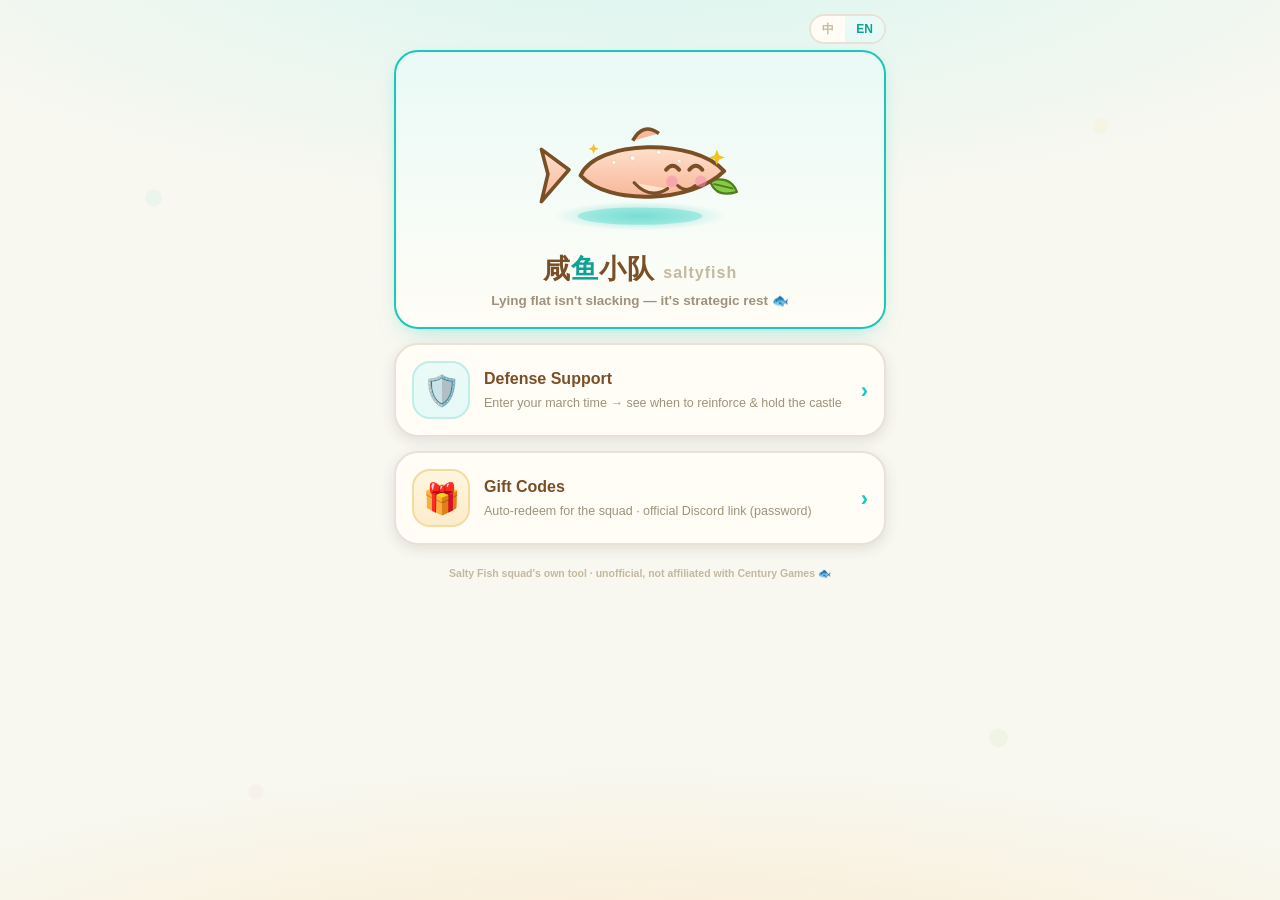
==== commit 2f9e81be: "feat(i18n): site-wide 中文/English toggle (browser-default, non-zh→en, persisted); all 3 pages transla" ====
--- a/index.html
+++ b/index.html
@@ -6,7 +6,7 @@
 <meta name="theme-color" content="#f8f8f0">
 <meta name="apple-mobile-web-app-capable" content="yes">
 <title>咸鱼小队 · saltyfish</title>
-<link rel="stylesheet" href="app.css">
+<link rel="stylesheet" href="app.css?v=8">
 <style>
   /* home-only flourishes */
   .fishfloat{animation:bob 3.6s ease-in-out infinite}
@@ -28,6 +28,7 @@
 <body>
 <div class="wrap">
   <main>
+  <div class="homebar"><div id="langtoggle" class="langtoggle"></div></div>
   <div class="card hero" style="text-align:center">
     <div class="herofish">
       <svg class="fishfloat" viewBox="0 0 320 230" width="232" style="max-width:78%;overflow:visible">
@@ -77,34 +78,29 @@
 
   <a class="card entry" href="defense.html">
     <div class="em def">🛡️</div>
-    <div><h2>防守支援</h2><p class="hint" style="margin:0">填你的行军时间 → 看几点发补兵、护住王城</p></div>
+    <div><h2 data-i18n="home_def_title">防守支援</h2><p class="hint" style="margin:0" data-i18n="home_def_desc">填你的行军时间 → 看几点发补兵、护住王城</p></div>
     <div class="go">›</div>
   </a>
 
   <a class="card entry" href="gift.html">
     <div class="em gift">🎁</div>
-    <div><h2>礼包码</h2><p class="hint" style="margin:0">全队自动兑换 · 官方 Discord 直连（需密码）</p></div>
+    <div><h2 data-i18n="home_gift_title">礼包码</h2><p class="hint" style="margin:0" data-i18n="home_gift_desc">全队自动兑换 · 官方 Discord 直连（需密码）</p></div>
     <div class="go">›</div>
   </a>
 
-  <p class="foot">咸鱼小队自用工具 · 非官方、与 Century Games 无关 · 摸鱼有度，集结有我 🐟</p>
+  <p class="foot" data-i18n="home_foot">咸鱼小队自用工具 · 非官方、与 Century Games 无关 · 摸鱼有度，集结有我 🐟</p>
   </main>
 </div>
 
-<script src="app.js"></script>
+<script src="app.js?v=8"></script>
 <script>
 (function(){
-  var quotes=[
-    "躺平不是摆烂，是战略性休息 🐟",
-    "打不过就一起躺，集结照样支棱 💪",
-    "我们不生产战力，只是盐的搬运工 🧂",
-    "今天也是想被腌入味的一天",
-    "平时咸鱼，战时神兵 ⚔️",
-    "保护集结？那必须支棱起来！"
-  ];
   var i=0, q=document.getElementById("quote");
-  setInterval(function(){ i=(i+1)%quotes.length; q.style.opacity=0;
-    setTimeout(function(){ q.textContent=quotes[i]; q.style.transition="opacity .4s"; q.style.opacity=1; },300); }, 3600);
+  function show(){ q.textContent=t("q"+i); }
+  window.onLangChange=show;
+  initI18n(); show();
+  setInterval(function(){ i=(i+1)%6; q.style.opacity=0;
+    setTimeout(function(){ show(); q.style.transition="opacity .4s"; q.style.opacity=1; },300); }, 3600);
 })();
 </script>
 </body>
--- a/app.css
+++ b/app.css
@@ -74,6 +74,13 @@
 .viewtabs .on{border-color:var(--mint);background:linear-gradient(180deg,#eafaf7,var(--mint-bg));color:var(--mint-deep);
   box-shadow:0 6px 16px -8px rgba(25,200,185,.6)}
 
+/* ---- language toggle (中/EN) ---- */
+.langtoggle{display:inline-flex;border:2px solid var(--line);border-radius:999px;overflow:hidden;background:var(--paper);flex:0 0 auto}
+.langtoggle .langbtn{border:0;background:none;cursor:pointer;font:800 12px/1 var(--font);color:var(--brown3);padding:7px 11px;transition:.14s}
+.langtoggle .langbtn.on{background:linear-gradient(180deg,#eafaf7,var(--mint-bg));color:var(--mint-deep)}
+.langtoggle .langbtn:active{transform:translateY(1px)}
+.homebar{display:flex;justify-content:flex-end;margin-bottom:6px}
+
 /* ---- cards ---- */
 .card{position:relative;background:var(--paper);border:2px solid var(--line);border-radius:var(--r-lg);
   padding:16px;margin-bottom:14px;box-shadow:var(--shadow)}
